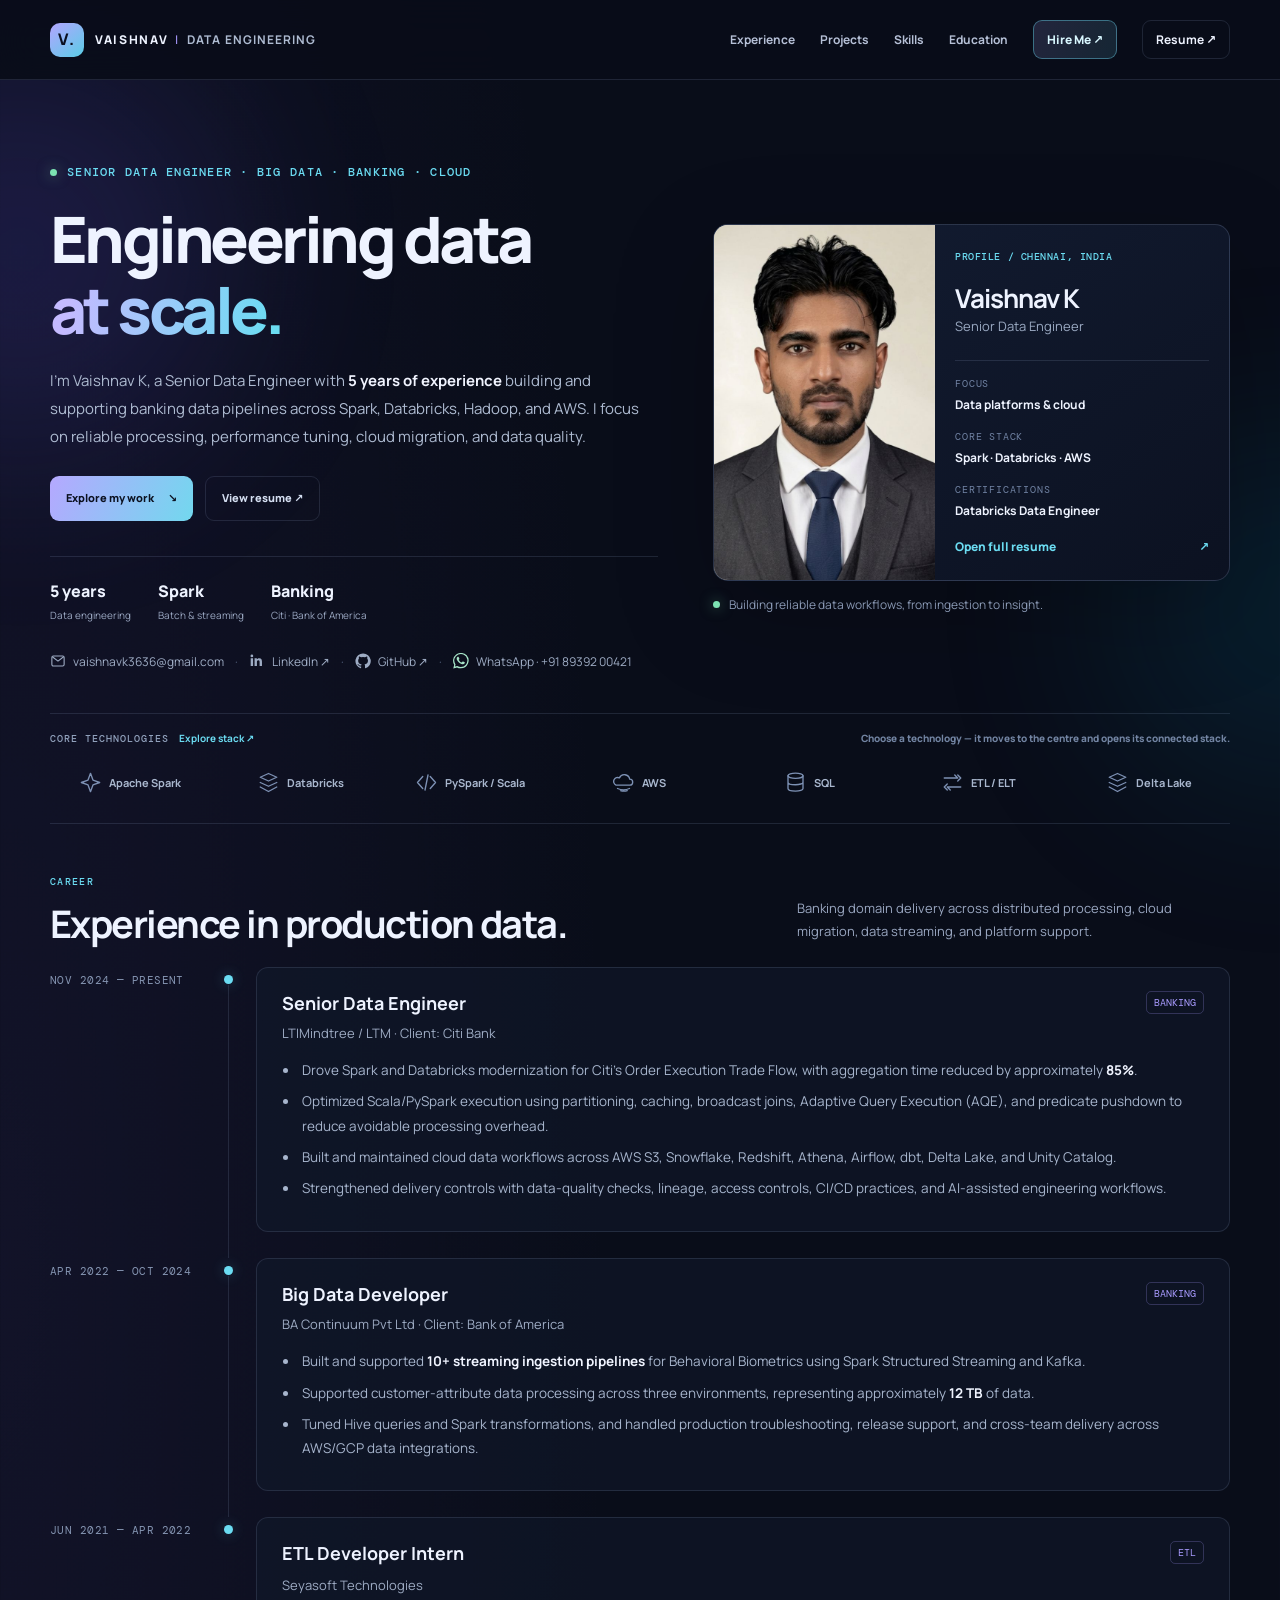
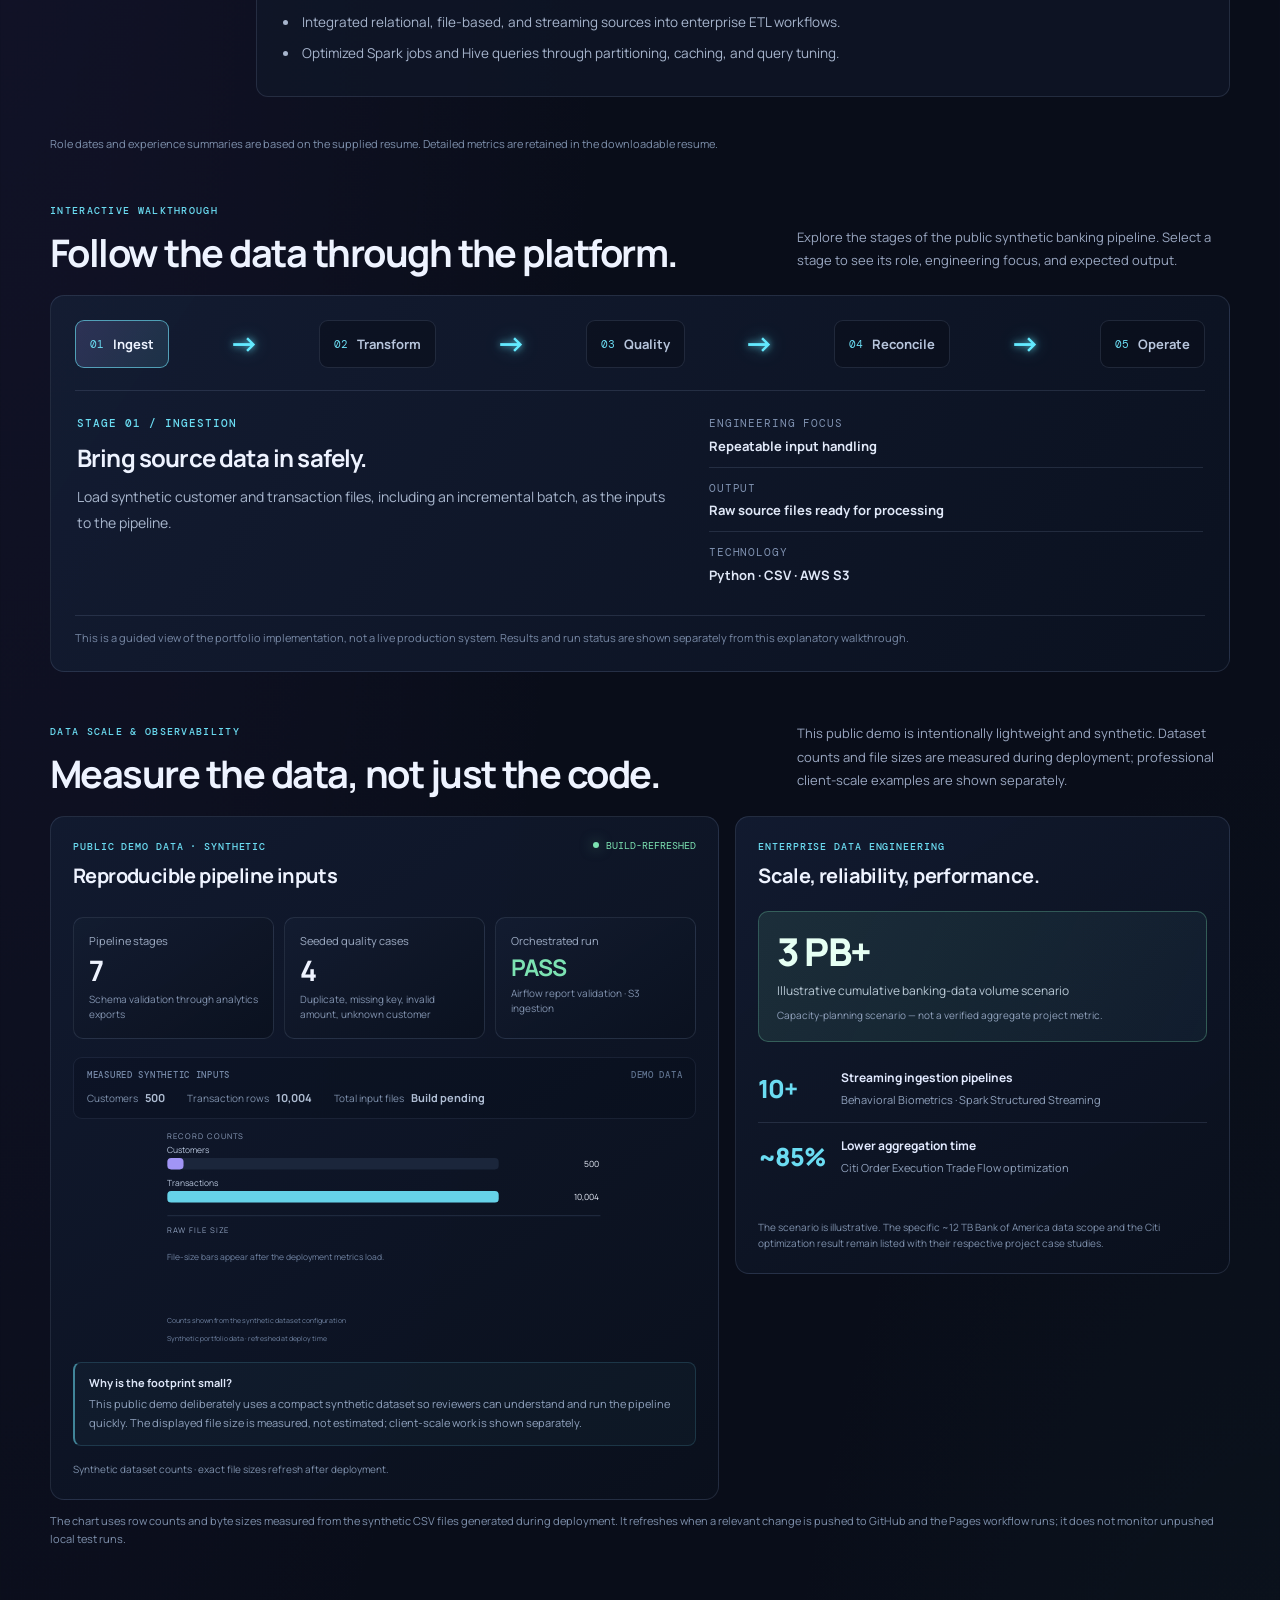
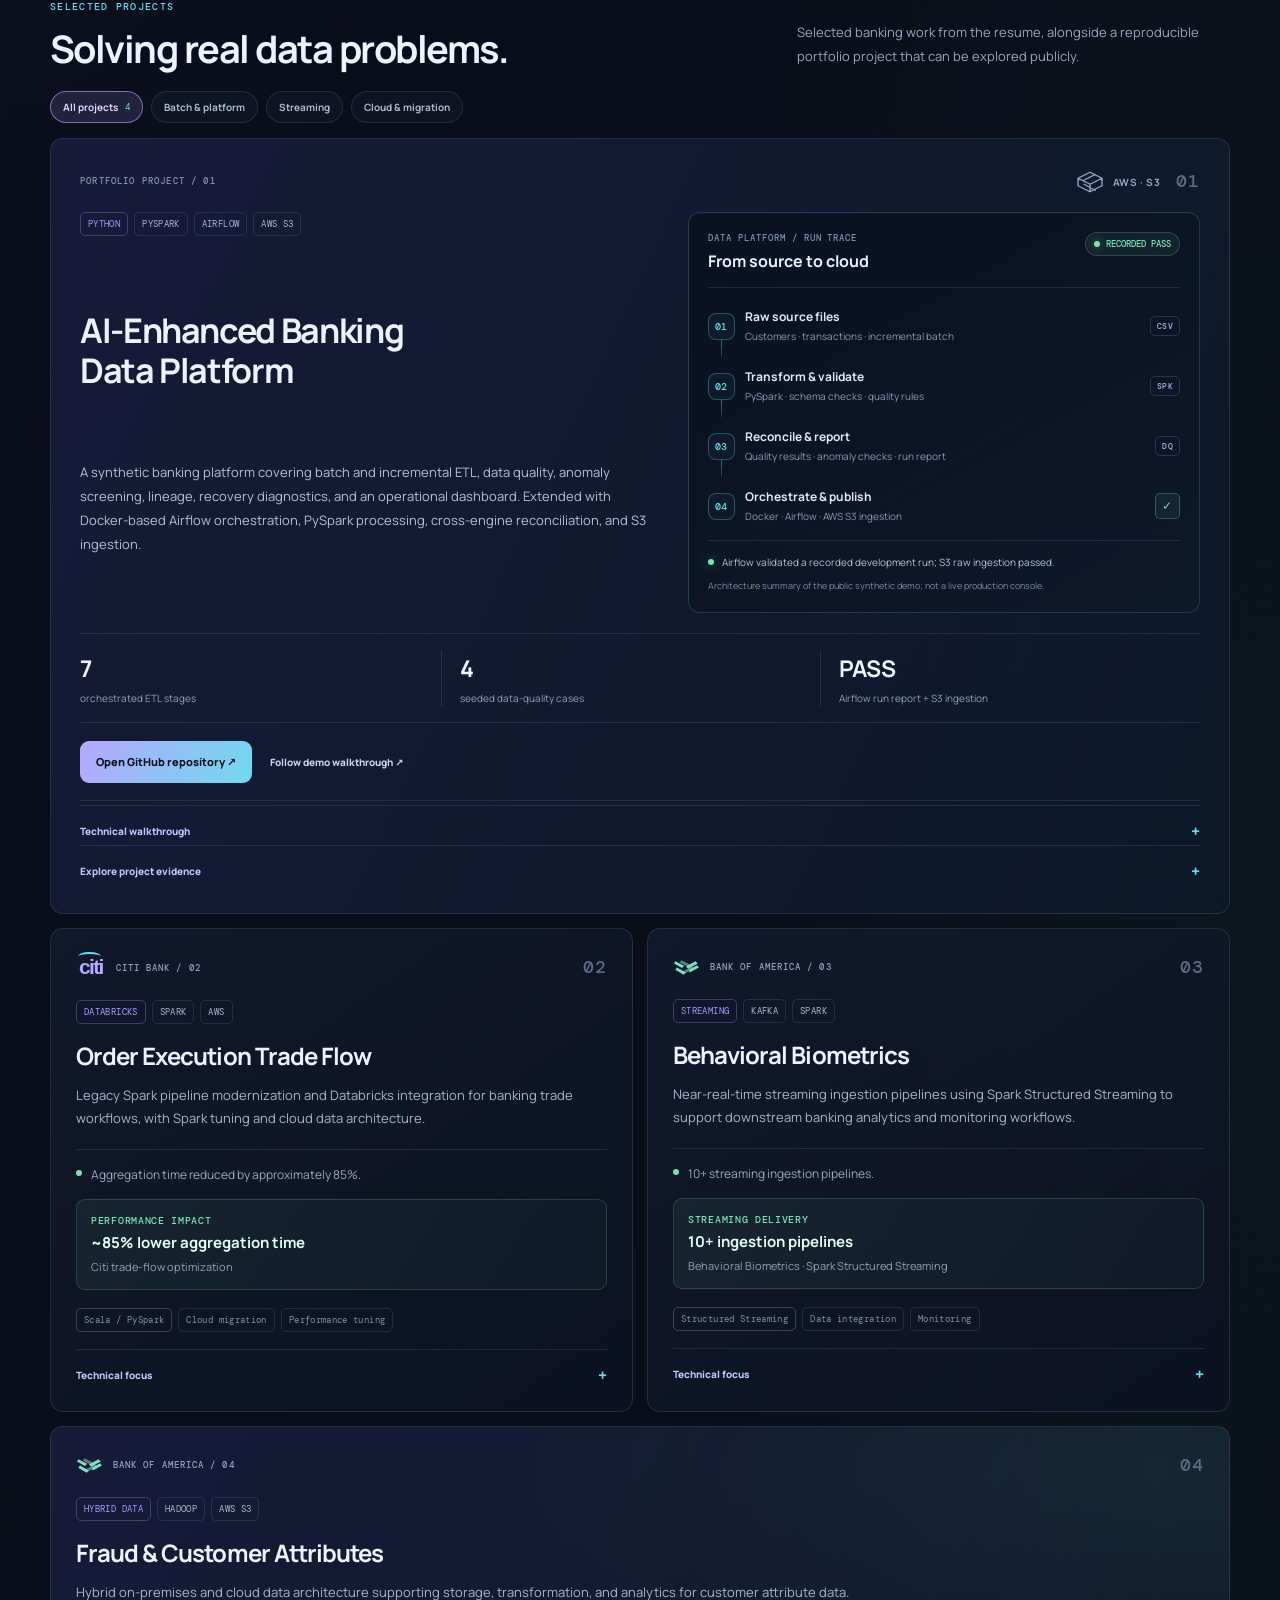
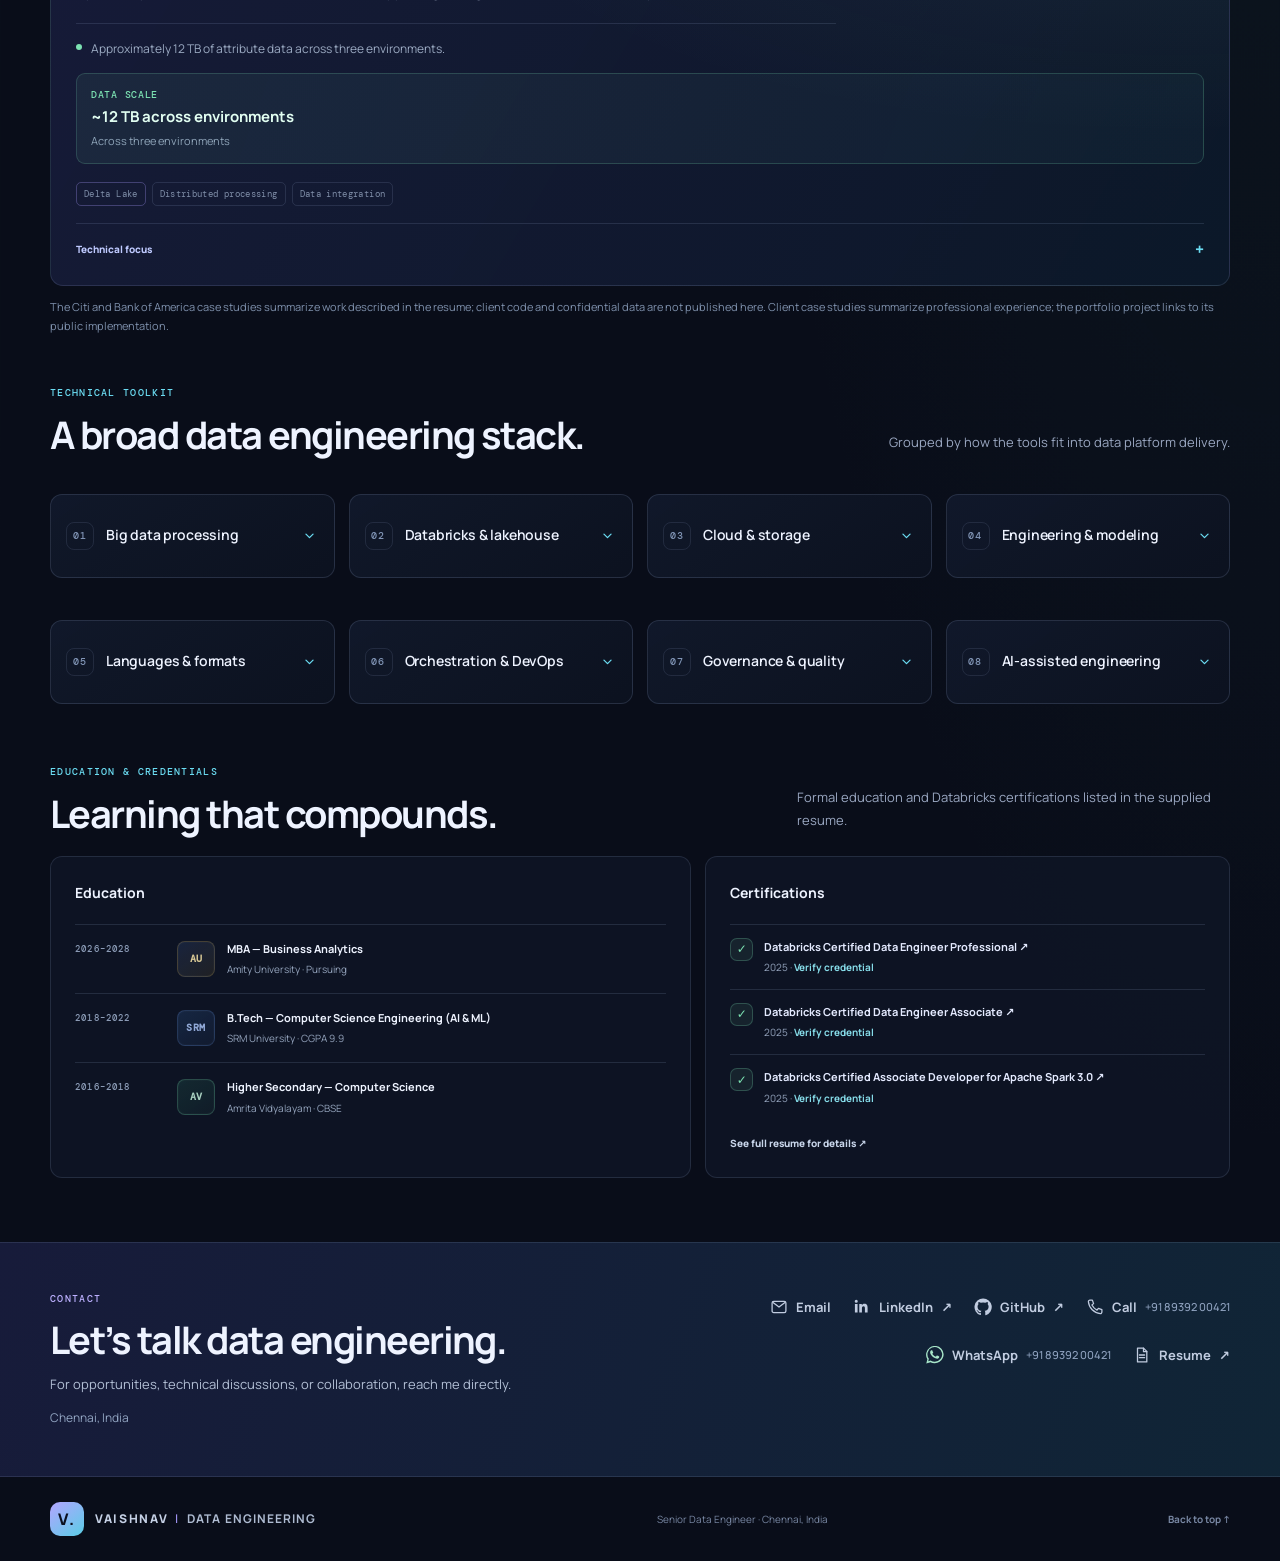
==== portfolio-site/index.html @ f33fb2c5 "Make Hire Me email template more conversational" ====
<!doctype html>
<html lang="en">
<head>
  <meta charset="utf-8">
  <meta name="viewport" content="width=device-width, initial-scale=1">
  <meta name="theme-color" content="#0b1020">
  <meta name="description" content="Vaishnav K — Senior Data Engineer with 5 years of experience in Spark, Databricks, banking data platforms, AWS, and pipeline reliability.">
  <title>Vaishnav K | Senior Data Engineer</title>
  <link rel="stylesheet" href="styles.css?v=20261022-hire-me-1">
</head>
<body>
  <div class="ambient ambient-one"></div><div class="ambient ambient-two"></div>
  <header class="site-header">
    <a class="brand" href="#home" aria-label="Vaishnav home"><span class="brand-mark">V.</span><span class="brand-name">VAISHNAV<span class="brand-divider">|</span><span class="brand-role">DATA ENGINEERING</span></span></a>
    <button class="menu-toggle" id="menuToggle" aria-label="Toggle navigation" aria-expanded="false">☰</button>
    <nav id="mainNav">
      <a href="#experience">Experience</a><a href="#work">Projects</a><a href="#skills">Skills</a><a href="#education">Education</a>
      <a class="nav-hire" href="mailto:vaishnavk3636@gmail.com?subject=Let's%20connect%20about%20an%20opportunity&body=Hi%20Vaishnav%2C%0A%0AI%20came%20across%20your%20portfolio%20and%20thought%20I'd%20get%20in%20touch.%20We're%20exploring%20candidates%20for%20a%20role%20that%20might%20be%20a%20good%20fit%20for%20your%20background.%0A%0AWould%20you%20be%20available%20for%20a%20quick%20conversation%3F%0A%0ARole%3A%0ACompany%3A%0A%0ABest%2C%0A%5BYour%20name%5D">Hire Me ↗</a>
      <a class="nav-cta" href="Vaishnav-K-Resume.pdf" target="_blank" rel="noreferrer">Resume ↗</a>
    </nav>
  </header>
  <main>
    <section class="hero section-wrap" id="home">
      <div class="hero-copy">
        <div class="eyebrow"><span class="status-dot"></span> SENIOR DATA ENGINEER · BIG DATA · BANKING · CLOUD</div>
        <h1>Engineering data<br><span class="gradient-text">at scale.</span></h1>
        <p class="hero-lead">I’m Vaishnav K, a Senior Data Engineer with <strong>5 years of experience</strong> building and supporting banking data pipelines across Spark, Databricks, Hadoop, and AWS. I focus on reliable processing, performance tuning, cloud migration, and data quality.</p>
        <div class="hero-actions">
          <a class="button button-primary" href="#work">Explore my work <span>↘</span></a>
          <a class="button button-quiet" href="Vaishnav-K-Resume.pdf" target="_blank">View resume ↗</a>
        </div>
        <div class="hero-meta">
          <div><span class="meta-number">5 years</span><span class="meta-label">Data engineering</span></div>
          <div><span class="meta-number">Spark</span><span class="meta-label">Batch & streaming</span></div>
          <div><span class="meta-number">Banking</span><span class="meta-label">Citi · Bank of America</span></div>
        </div>
        <div class="contact-line">
          <a class="contact-icon-link" href="mailto:vaishnavk3636@gmail.com"><svg class="contact-icon" viewBox="0 0 24 24" aria-hidden="true"><rect x="2.8" y="4.5" width="18.4" height="15" rx="2.2"/><path d="m4 6 8 6.1L20 6"/></svg><span>vaishnavk3636@gmail.com</span></a><span class="contact-separator">·</span>
          <a class="contact-icon-link" href="https://www.linkedin.com/in/vaishnav-k-9230851b9" target="_blank" rel="noreferrer"><svg class="contact-icon contact-brand-fill" viewBox="0 0 24 24" aria-hidden="true"><path d="M19.45 19.45h-3.56v-5.57c0-1.33-.02-3.04-1.85-3.04-1.86 0-2.14 1.45-2.14 2.95v5.66H8.34V8h3.42v1.56h.05c.48-.9 1.64-1.85 3.38-1.85 3.61 0 4.28 2.38 4.28 5.48v6.26ZM4.32 6.43a2.06 2.06 0 1 1 0-4.12 2.06 2.06 0 0 1 0 4.12ZM2.54 8H6.1v11.45H2.54V8Z"/></svg><span>LinkedIn ↗</span></a><span class="contact-separator">·</span>
          <a class="contact-icon-link" href="https://github.com/Vaishnav-K" target="_blank" rel="noreferrer"><svg class="contact-icon contact-brand-fill" viewBox="0 0 24 24" aria-hidden="true"><path d="M12 .6A11.4 11.4 0 0 0 8.4 22.8c.57.1.78-.25.78-.55v-2.1c-3.18.69-3.85-1.35-3.85-1.35-.52-1.32-1.27-1.67-1.27-1.67-1.04-.71.08-.7.08-.7 1.15.08 1.76 1.18 1.76 1.18 1.02 1.75 2.68 1.25 3.33.96.1-.74.4-1.24.72-1.53-2.54-.29-5.2-1.27-5.2-5.66 0-1.25.45-2.27 1.19-3.08-.12-.29-.52-1.46.12-3.04 0 0 .97-.31 3.17 1.18a11 11 0 0 1 5.75 0c2.2-1.49 3.17-1.18 3.17-1.18.64 1.58.24 2.75.12 3.04.74.81 1.19 1.83 1.19 3.08 0 4.4-2.67 5.36-5.22 5.65.41.35.77 1.05.77 2.12v3.14c0 .3.21.66.79.55A11.4 11.4 0 0 0 12 .6Z"/></svg><span>GitHub ↗</span></a><span class="contact-separator">·</span>
          <a class="contact-icon-link whatsapp-contact-link" href="https://wa.me/918939200421" target="_blank" rel="noreferrer" aria-label="WhatsApp Vaishnav at +91 89392 00421"><svg class="contact-icon contact-brand-fill" viewBox="0 0 24 24" aria-hidden="true"><path d="M20.5 3.5A11.85 11.85 0 0 0 1.8 17.8L.4 23.2l5.55-1.45A11.9 11.9 0 0 0 11.65 23h.01A11.8 11.8 0 0 0 20.5 3.5Zm-8.84 17.5h-.01a9.85 9.85 0 0 1-5.02-1.37l-.36-.21-3.3.86.88-3.22-.24-.37a9.8 9.8 0 1 1 8.05 4.31Zm5.38-7.35c-.3-.15-1.76-.87-2.03-.97-.27-.1-.47-.15-.67.15-.2.3-.77.97-.95 1.17-.17.2-.35.22-.65.07-.3-.15-1.26-.46-2.4-1.46-.89-.79-1.49-1.77-1.67-2.07-.17-.3-.02-.46.13-.61.13-.13.3-.35.45-.52.15-.17.2-.3.3-.5.1-.2.05-.37-.03-.52-.08-.15-.67-1.61-.92-2.2-.24-.58-.49-.5-.67-.51h-.57c-.2 0-.52.07-.79.37-.27.3-1.04 1.02-1.04 2.48 0 1.46 1.07 2.87 1.22 3.07.15.2 2.1 3.2 5.08 4.49.71.31 1.27.49 1.7.63.72.23 1.37.2 1.88.12.57-.09 1.76-.72 2.01-1.42.25-.7.25-1.3.17-1.42-.07-.13-.27-.2-.57-.35Z"/></svg><span>WhatsApp · +91 89392 00421</span></a>
        </div>
      </div>
      <div class="hero-visual">
        <div class="profile-card">
          <div class="profile-image-wrap"><img class="profile-image" src="assets/vaishnav-profile.jpeg" alt="Portrait of Vaishnav K"></div>
          <div class="profile-info"><div class="eyebrow">PROFILE / CHENNAI, INDIA</div><h2>Vaishnav K</h2><p>Senior Data Engineer</p><div class="profile-divider"></div><div class="profile-facts"><div><span>FOCUS</span><strong>Data platforms & cloud</strong></div><div><span>CORE STACK</span><strong>Spark · Databricks · AWS</strong></div><div><span>CERTIFICATIONS</span><strong>Databricks Data Engineer</strong></div></div><a class="profile-resume" href="Vaishnav-K-Resume.pdf" target="_blank">Open full resume <span>↗</span></a></div>
        </div>
        <div class="visual-note"><span class="status-dot"></span> Building reliable data workflows, from ingestion to insight.</div>
      </div>
    </section>

    <section class="proof-strip section-wrap" aria-label="Interactive core technologies">
      <div class="tech-strip-head">
        <button class="tech-strip-label" id="coreTechTrigger" data-tech-select="overview" aria-controls="technology-explorer" aria-expanded="false">CORE TECHNOLOGIES <span>Explore stack ↗</span></button>
        <p>Choose a technology — it moves to the centre and opens its connected stack.</p>
      </div>
      <div class="tech-wheel" id="techWheel" role="group" aria-label="Choose a core technology">
        <button class="technology-chip" data-tech-select="spark" aria-controls="technology-explorer" aria-expanded="false"><span class="tech-mini-symbol" aria-hidden="true"><svg viewBox="0 0 28 28"><path d="M14 1.8 17.3 10.7 26.2 14 17.3 17.3 14 26.2 10.7 17.3 1.8 14 10.7 10.7Z"/></svg></span><span>Apache Spark</span></button>
        <button class="technology-chip" data-tech-select="databricks" aria-controls="technology-explorer" aria-expanded="false"><span class="tech-mini-symbol" aria-hidden="true"><svg viewBox="0 0 28 28"><path d="m3 7 11-5 11 5-11 5Z M3 14l11 5 11-5 M3 20l11 6 11-6"/></svg></span><span>Databricks</span></button>
        <button class="technology-chip" data-tech-select="languages" aria-controls="technology-explorer" aria-expanded="false"><span class="tech-mini-symbol" aria-hidden="true"><svg viewBox="0 0 28 28"><path d="m9 6-7 8 7 8 M19 6l7 8-7 8 M16 4l-4 20"/></svg></span><span>PySpark / Scala</span></button>
        <button class="technology-chip" data-tech-select="aws" aria-controls="technology-explorer" aria-expanded="false"><span class="tech-mini-symbol" aria-hidden="true"><svg viewBox="0 0 28 28"><path d="M4 17.5h18.2a4 4 0 0 0 .1-8 7.3 7.3 0 0 0-13.8-1.7A5 5 0 0 0 4 17.5Z M6 22c5 2.2 11 2.2 16 0 M10 24.8c3 1 6 1 9 0"/></svg></span><span>AWS</span></button>
        <button class="technology-chip" data-tech-select="sql" aria-controls="technology-explorer" aria-expanded="false"><span class="tech-mini-symbol" aria-hidden="true"><svg viewBox="0 0 28 28"><ellipse cx="14" cy="5" rx="10" ry="3.5"/><path d="M4 5v17c0 2 4.5 3.5 10 3.5S24 24 24 22V5 M4 13.5c0 2 4.5 3.5 10 3.5s10-1.5 10-3.5"/></svg></span><span>SQL</span></button>
        <button class="technology-chip" data-tech-select="etl" aria-controls="technology-explorer" aria-expanded="false"><span class="tech-mini-symbol" aria-hidden="true"><svg viewBox="0 0 28 28"><path d="M3 8h18l-4-4 M25 20H7l4 4 M21 4l4 4-4 4 M7 16l-4 4 4 4"/></svg></span><span>ETL / ELT</span></button>
        <button class="technology-chip" data-tech-select="delta" aria-controls="technology-explorer" aria-expanded="false"><span class="tech-mini-symbol" aria-hidden="true"><svg viewBox="0 0 28 28"><path d="m3 7 11-5 11 5-11 5Z M3 14l11 5 11-5 M3 20l11 6 11-6"/></svg></span><span>Delta Lake</span></button>
      </div>
    </section>

    <section class="tech-explorer section-wrap" id="technology-explorer" hidden aria-labelledby="tech-map-heading">
      <div class="tech-explorer-heading"><div><div class="eyebrow">INTERACTIVE TECHNOLOGY MAP</div><h2 id="tech-map-heading">How the data stack connects.</h2></div><button class="tech-map-close" id="techMapClose" aria-label="Close technology map">Close ×</button></div>
      <p class="tech-map-intro">Choose a technology above to explore the tools connected to it and how they fit into data engineering delivery.</p>
      <div class="tech-graph-shell"><svg id="technology-graph" viewBox="0 0 940 330" role="img" aria-label="Interactive technology relationship graph"></svg></div>
      <div class="tech-map-insight"><div><span id="tech-map-type" class="scale-kicker">STACK OVERVIEW</span><h3 id="tech-map-title">Data Engineering Stack</h3><p id="tech-map-description">A connected stack for ingestion, transformation, orchestration, governance and delivery.</p></div><div class="tech-map-tags" id="tech-map-tags"></div></div>
    </section>

    <section class="section-wrap section-block" id="experience">
      <div class="section-heading"><div><div class="eyebrow">CAREER</div><h2>Experience in production data.</h2></div><p>Banking domain delivery across distributed processing, cloud migration, data streaming, and platform support.</p></div>
      <div class="timeline">
        <article class="timeline-item"><div class="timeline-date">NOV 2024 — PRESENT</div><div class="timeline-marker"></div><div class="timeline-content"><div class="timeline-heading"><div><h3>Senior Data Engineer</h3><p class="company">LTIMindtree / LTM · Client: Citi Bank</p></div><span class="work-tag">BANKING</span></div><ul><li>Drove Spark and Databricks modernization for Citi’s Order Execution Trade Flow, with aggregation time reduced by approximately <strong>85%</strong>.</li><li>Optimized Scala/PySpark execution using partitioning, caching, broadcast joins, Adaptive Query Execution (AQE), and predicate pushdown to reduce avoidable processing overhead.</li><li>Built and maintained cloud data workflows across AWS S3, Snowflake, Redshift, Athena, Airflow, dbt, Delta Lake, and Unity Catalog.</li><li>Strengthened delivery controls with data-quality checks, lineage, access controls, CI/CD practices, and AI-assisted engineering workflows.</li></ul></div></article>
        <article class="timeline-item"><div class="timeline-date">APR 2022 — OCT 2024</div><div class="timeline-marker"></div><div class="timeline-content"><div class="timeline-heading"><div><h3>Big Data Developer</h3><p class="company">BA Continuum Pvt Ltd · Client: Bank of America</p></div><span class="work-tag">BANKING</span></div><ul><li>Built and supported <strong>10+ streaming ingestion pipelines</strong> for Behavioral Biometrics using Spark Structured Streaming and Kafka.</li><li>Supported customer-attribute data processing across three environments, representing approximately <strong>12 TB</strong> of data.</li><li>Tuned Hive queries and Spark transformations, and handled production troubleshooting, release support, and cross-team delivery across AWS/GCP data integrations.</li></ul></div></article>
        <article class="timeline-item"><div class="timeline-date">JUN 2021 — APR 2022</div><div class="timeline-marker"></div><div class="timeline-content"><div class="timeline-heading"><div><h3>ETL Developer Intern</h3><p class="company company-break">Seyasoft Technologies</p></div><span class="work-tag">ETL</span></div><ul><li>Integrated relational, file-based, and streaming sources into enterprise ETL workflows.</li><li>Optimized Spark jobs and Hive queries through partitioning, caching, and query tuning.</li></ul></div></article>
      </div>
      <p class="source-note">Role dates and experience summaries are based on the supplied resume. Detailed metrics are retained in the downloadable resume.</p>
    </section>

    <section class="section-wrap section-block" id="architecture">
      <div class="section-heading"><div><div class="eyebrow">INTERACTIVE WALKTHROUGH</div><h2>Follow the data through the platform.</h2></div><p>Explore the stages of the public synthetic banking pipeline. Select a stage to see its role, engineering focus, and expected output.</p></div>
      <div class="architecture-panel">
        <div class="architecture-flow" role="tablist" aria-label="Data pipeline stages">
          <button class="stage-button active" id="stage-ingest" role="tab" aria-selected="true" aria-controls="stage-detail" data-stage="ingest"><span>01</span> Ingest</button>
          <span class="flow-arrow" aria-hidden="true">→</span>
          <button class="stage-button" id="stage-transform" role="tab" aria-selected="false" aria-controls="stage-detail" data-stage="transform"><span>02</span> Transform</button>
          <span class="flow-arrow" aria-hidden="true">→</span>
          <button class="stage-button" id="stage-quality" role="tab" aria-selected="false" aria-controls="stage-detail" data-stage="quality"><span>03</span> Quality</button>
          <span class="flow-arrow" aria-hidden="true">→</span>
          <button class="stage-button" id="stage-reconcile" role="tab" aria-selected="false" aria-controls="stage-detail" data-stage="reconcile"><span>04</span> Reconcile</button>
          <span class="flow-arrow" aria-hidden="true">→</span>
          <button class="stage-button" id="stage-operate" role="tab" aria-selected="false" aria-controls="stage-detail" data-stage="operate"><span>05</span> Operate</button>
        </div>
        <div class="stage-detail" id="stage-detail" role="tabpanel" aria-live="polite" aria-labelledby="stage-ingest">
          <div class="stage-detail-copy"><div class="eyebrow" id="stage-kicker">STAGE 01 / INGESTION</div><h3 id="stage-title">Bring source data in safely.</h3><p id="stage-description">Load synthetic customer and transaction files, including an incremental batch, as the inputs to the pipeline.</p></div>
          <div class="stage-facts"><div><span>ENGINEERING FOCUS</span><strong id="stage-focus">Repeatable input handling</strong></div><div><span>OUTPUT</span><strong id="stage-output">Raw source files ready for processing</strong></div><div><span>TECHNOLOGY</span><strong id="stage-tech">Python · CSV · AWS S3</strong></div></div>
        </div>
        <p class="architecture-footnote">This is a guided view of the portfolio implementation, not a live production system. Results and run status are shown separately from this explanatory walkthrough.</p>
      </div>
    </section>

    <section class="section-wrap section-block" id="scale">
      <div class="section-heading"><div><div class="eyebrow">DATA SCALE & OBSERVABILITY</div><h2>Measure the data, not just the code.</h2></div><p>This public demo is intentionally lightweight and synthetic. Dataset counts and file sizes are measured during deployment; professional client-scale examples are shown separately.</p></div>
      <div class="scale-grid">
        <div class="scale-panel">
          <div class="scale-panel-heading"><div><span class="scale-kicker">PUBLIC DEMO DATA · SYNTHETIC</span><h3>Reproducible pipeline inputs</h3></div><span class="scale-live"><span class="status-dot"></span> BUILD-REFRESHED</span></div>
          <div class="dataset-kpis dataset-quality-kpis">
            <div><span>Pipeline stages</span><strong>7</strong><small>Schema validation through analytics exports</small></div>
            <div><span>Seeded quality cases</span><strong>4</strong><small>Duplicate, missing key, invalid amount, unknown customer</small></div>
            <div><span>Orchestrated run</span><strong class="metric-pass">PASS</strong><small>Airflow report validation · S3 ingestion</small></div>
          </div>
          <div class="dataset-input-snapshot">
            <div class="dataset-inputs-heading"><span>MEASURED SYNTHETIC INPUTS</span><span>DEMO DATA</span></div>
            <div class="dataset-inputs-values">
              <div><span>Customers</span><strong id="metric-customers">Loading…</strong></div>
              <div><span>Transaction rows</span><strong id="metric-transactions">Loading…</strong></div>
              <div><span>Total input files</span><strong id="metric-footprint">Loading…</strong></div>
            </div>
          </div>
          <div class="chart-wrap"><svg id="dataset-chart" viewBox="0 0 600 220" role="img" aria-label="Bar chart comparing generated customer and transaction row counts and file sizes"><text x="24" y="30" fill="#9aa7c1" font-size="12">Loading dataset metrics…</text></svg></div>
          <div class="demo-size-note"><strong>Why is the footprint small?</strong><p>This public demo deliberately uses a compact synthetic dataset so reviewers can understand and run the pipeline quickly. The displayed file size is measured, not estimated; client-scale work is shown separately.</p></div><p class="scale-caption" id="metric-updated">Metrics are loaded from the latest deployed build.</p>
        </div>
        <div class="scale-panel scale-context">
          <span class="scale-kicker">ENTERPRISE DATA ENGINEERING</span>
          <h3>Scale, reliability, performance.</h3>
          <div class="scale-highlight"><span class="scale-highlight-value">3 PB+</span><span class="scale-highlight-label">Illustrative cumulative banking-data volume scenario</span><small class="scenario-note">Capacity-planning scenario — not a verified aggregate project metric.</small></div>
          <div class="scale-context-row"><span class="scale-context-number">10+</span><span><strong>Streaming ingestion pipelines</strong><small>Behavioral Biometrics · Spark Structured Streaming</small></span></div>
          <div class="scale-context-row"><span class="scale-context-number">~85%</span><span><strong>Lower aggregation time</strong><small>Citi Order Execution Trade Flow optimization</small></span></div>
          <p class="scale-caption">The scenario is illustrative. The specific ~12 TB Bank of America data scope and the Citi optimization result remain listed with their respective project case studies.</p>
        </div>
      </div>
      <p class="source-note">The chart uses row counts and byte sizes measured from the synthetic CSV files generated during deployment. It refreshes when a relevant change is pushed to GitHub and the Pages workflow runs; it does not monitor unpushed local test runs.</p>
    </section>

    <section class="section-wrap section-block" id="work">
      <div class="section-heading"><div><div class="eyebrow">SELECTED PROJECTS</div><h2>Solving real data problems.</h2></div><p>Selected banking work from the resume, alongside a reproducible portfolio project that can be explored publicly.</p></div>
      <div class="project-filters" role="group" aria-label="Filter projects">
        <button class="filter-button active" data-filter="all" aria-pressed="true">All projects <span>4</span></button>
        <button class="filter-button" data-filter="batch" aria-pressed="false">Batch & platform</button>
        <button class="filter-button" data-filter="streaming" aria-pressed="false">Streaming</button>
        <button class="filter-button" data-filter="cloud" aria-pressed="false">Cloud & migration</button>
      </div>
      <div class="project-grid">
        <article class="project-card featured-project" data-categories="batch cloud"><div class="project-topline"><span>PORTFOLIO PROJECT / 01</span><div class="featured-project-badges"><span class="featured-aws-mark" aria-label="AWS and Amazon S3 integration"><svg viewBox="0 0 40 30" aria-hidden="true"><path d="M4 10 20 2l16 8-16 8Z M4 10v10l16 8V18 M36 10v10l-16 8 M11 13l16-8 M12 18l15 8"/></svg><span>AWS · S3</span></span><span class="project-number">01</span></div></div><div class="project-tags"><span>PYTHON</span><span>PYSPARK</span><span>AIRFLOW</span><span>AWS S3</span></div><h3>AI-Enhanced Banking<br>Data Platform</h3><p>A synthetic banking platform covering batch and incremental ETL, data quality, anomaly screening, lineage, recovery diagnostics, and an operational dashboard. Extended with Docker-based Airflow orchestration, PySpark processing, cross-engine reconciliation, and S3 ingestion.</p>
          <div class="featured-run-card" aria-label="Reference architecture for the synthetic banking data platform">
            <div class="run-card-header"><div><span>DATA PLATFORM / RUN TRACE</span><strong>From source to cloud</strong></div><span class="run-status"><i></i> RECORDED PASS</span></div>
            <div class="run-flow">
              <div class="run-flow-stage"><span class="run-index">01</span><div><strong>Raw source files</strong><small>Customers · transactions · incremental batch</small></div><span class="run-node-mark">CSV</span></div>
              <div class="run-flow-stage"><span class="run-index">02</span><div><strong>Transform & validate</strong><small>PySpark · schema checks · quality rules</small></div><span class="run-node-mark">SPK</span></div>
              <div class="run-flow-stage"><span class="run-index">03</span><div><strong>Reconcile & report</strong><small>Quality results · anomaly checks · run report</small></div><span class="run-node-mark">DQ</span></div>
              <div class="run-flow-stage"><span class="run-index">04</span><div><strong>Orchestrate & publish</strong><small>Docker · Airflow · AWS S3 ingestion</small></div><span class="run-node-mark run-node-success">✓</span></div>
            </div>
            <div class="run-card-footer"><span class="status-dot"></span><span>Airflow validated a recorded development run; S3 raw ingestion passed.</span></div>
            <p class="run-card-disclaimer">Architecture summary of the public synthetic demo; not a live production console.</p>
          </div>
          <div class="metric-row project-quality-metrics"><div><strong>7</strong><span>orchestrated ETL stages</span></div><div><strong>4</strong><span>seeded data-quality cases</span></div><div><strong>PASS</strong><span>Airflow run report + S3 ingestion</span></div></div><div class="project-actions featured-project-actions"><a class="button button-primary" href="https://github.com/Vaishnav-K/ai-enhanced-banking-data-platform" target="_blank" rel="noreferrer">Open GitHub repository ↗</a><a class="text-link" href="https://github.com/Vaishnav-K/ai-enhanced-banking-data-platform/blob/main/docs/demo-walkthrough.md" target="_blank" rel="noreferrer">Follow demo walkthrough ↗</a></div><details class="project-details"><summary>Technical walkthrough</summary><div><p><strong>Pipeline:</strong> synthetic CSV ingestion → PySpark batch/incremental processing → quality and anomaly checks → reconciliation → operational report.</p><p><strong>Operations:</strong> Airflow orchestration in Docker, run-status validation, recovery diagnostics, and AWS S3 raw ingestion.</p><p><strong>Evidence:</strong> inspect the repository and demo walkthrough for implementation and run artifacts.</p></div></details>
          <details class="project-details project-evidence"><summary>Explore project evidence</summary><div class="evidence-gallery">
            <p class="evidence-intro">Visual summaries of the actual implementation, with links to the source documentation and code. These panels are not fabricated AWS console screenshots.</p>
            <div class="evidence-grid">
              <article class="evidence-card"><div class="evidence-visual evidence-flow-visual"><span class="evidence-node">CSV sources</span><i>→</i><span class="evidence-node">ETL + quality</span><i>→</i><span class="evidence-node">Reports</span></div><h4>Pipeline architecture</h4><p>Batch and incremental processing, validation, anomaly screening, reconciliation and operational reports.</p><a href="https://github.com/Vaishnav-K/ai-enhanced-banking-data-platform/blob/main/docs/architecture.md" target="_blank" rel="noreferrer">Read architecture notes ↗</a></article>
              <article class="evidence-card"><div class="evidence-visual evidence-s3-visual"><span class="s3-mark">S3</span><div><strong>banking-data / raw</strong><small>customers.csv</small><small>transactions.csv</small><small>transactions_incremental.csv</small></div><span class="evidence-status">CHECKSUM<br>VERIFIED</span></div><h4>Amazon S3 ingestion</h4><p>Checksum-aware upload and verification for generated raw CSV files, with audit reporting.</p><a href="https://github.com/Vaishnav-K/ai-enhanced-banking-data-platform/blob/main/src/s3_ingestion.py" target="_blank" rel="noreferrer">Inspect ingestion code ↗</a></article>
              <article class="evidence-card"><div class="evidence-visual evidence-airflow-visual"><span class="evidence-node">Airflow DAG</span><i>↓</i><span class="evidence-node">Run + validate</span><i>↓</i><span class="evidence-pass">PASS</span></div><h4>Orchestration & run evidence</h4><p>Docker-based Airflow DAG invokes the project pipeline and validates the generated run report.</p><a href="https://github.com/Vaishnav-K/ai-enhanced-banking-data-platform/blob/main/orchestration/airflow/dags/banking_data_platform_pipeline.py" target="_blank" rel="noreferrer">Open DAG source ↗</a></article>
              <article class="evidence-card"><div class="evidence-visual evidence-quality-visual"><div><strong>10,000</strong><small>valid transactions</small></div><div><strong>3</strong><small>quarantined records</small></div><div><strong>PASS</strong><small>reconciliation</small></div></div><h4>Quality & reconciliation</h4><p>Seeded synthetic validation cases make quality checks and rejected-record handling reproducible.</p><a href="https://github.com/Vaishnav-K/ai-enhanced-banking-data-platform/blob/main/README.md#demonstrated-results" target="_blank" rel="noreferrer">Review demonstrated results ↗</a></article>
            </div>
            <div class="evidence-footer"><a class="button button-primary" href="https://github.com/Vaishnav-K/ai-enhanced-banking-data-platform" target="_blank" rel="noreferrer">Open public GitHub repository ↗</a><a class="text-link" href="https://github.com/Vaishnav-K/ai-enhanced-banking-data-platform/blob/main/docs/demo-walkthrough.md" target="_blank" rel="noreferrer">Follow end-to-end walkthrough ↗</a></div>
          </div></details>
        </article>
        <article class="project-card" data-categories="batch cloud"><div class="project-topline"><div class="project-company"><span class="company-wordmark citi-wordmark" aria-label="Citi">citi<span class="citi-arc" aria-hidden="true"></span></span><span class="company-caption">CITI BANK / 02</span></div><span class="project-number">02</span></div><div class="project-tags"><span>DATABRICKS</span><span>SPARK</span><span>AWS</span></div><h3>Order Execution Trade Flow</h3><p>Legacy Spark pipeline modernization and Databricks integration for banking trade workflows, with Spark tuning and cloud data architecture.</p><div class="project-note"><span class="mini-dot"></span><span>Aggregation time reduced by approximately 85%.</span></div><div class="impact-badge"><span>PERFORMANCE IMPACT</span><strong>~85% lower aggregation time</strong><small>Citi trade-flow optimization</small></div><div class="project-tags subdued"><span>Scala / PySpark</span><span>Cloud migration</span><span>Performance tuning</span></div><details class="project-details"><summary>Technical focus</summary><div><p>Modernization of legacy Spark processing, Databricks integration, workload tuning and cloud data architecture. The approximately 85% improvement is a client-work outcome; client code and benchmarks are not published here.</p></div></details></article>
        <article class="project-card" data-categories="streaming"><div class="project-topline"><div class="project-company"><span class="company-wordmark bofa-wordmark" aria-label="Bank of America"><svg viewBox="0 0 48 34" role="img" aria-label="Bank of America mark"><path d="M4 6 L20 14 L16 18 L2 10 Z M23 15 L40 6 L44 10 L27 19 Z M7 17 L23 26 L19 30 L4 21 Z M28 21 L43 13 L46 17 L30 26 Z" fill="currentColor"/><path d="M15 4 L31 12 L27 16 L12 8 Z M18 23 L34 15 L38 19 L22 27 Z" fill="currentColor" opacity=".55"/></svg></span><span class="company-caption">BANK OF AMERICA / 03</span></div><span class="project-number">03</span></div><div class="project-tags"><span>STREAMING</span><span>KAFKA</span><span>SPARK</span></div><h3>Behavioral Biometrics</h3><p>Near-real-time streaming ingestion pipelines using Spark Structured Streaming to support downstream banking analytics and monitoring workflows.</p><div class="project-note"><span class="mini-dot"></span><span>10+ streaming ingestion pipelines.</span></div><div class="impact-badge"><span>STREAMING DELIVERY</span><strong>10+ ingestion pipelines</strong><small>Behavioral Biometrics · Spark Structured Streaming</small></div><div class="project-tags subdued"><span>Structured Streaming</span><span>Data integration</span><span>Monitoring</span></div><details class="project-details"><summary>Technical focus</summary><div><p>Streaming ingestion, event processing with Spark Structured Streaming and Kafka, plus downstream monitoring. Client code and confidential data are intentionally excluded.</p></div></details></article>
        <article class="project-card" data-categories="batch cloud"><div class="project-topline"><div class="project-company"><span class="company-wordmark bofa-wordmark" aria-label="Bank of America"><svg viewBox="0 0 48 34" role="img" aria-label="Bank of America mark"><path d="M4 6 L20 14 L16 18 L2 10 Z M23 15 L40 6 L44 10 L27 19 Z M7 17 L23 26 L19 30 L4 21 Z M28 21 L43 13 L46 17 L30 26 Z" fill="currentColor"/><path d="M15 4 L31 12 L27 16 L12 8 Z M18 23 L34 15 L38 19 L22 27 Z" fill="currentColor" opacity=".55"/></svg></span><span class="company-caption">BANK OF AMERICA / 04</span></div><span class="project-number">04</span></div><div class="project-tags"><span>HYBRID DATA</span><span>HADOOP</span><span>AWS S3</span></div><h3>Fraud & Customer Attributes</h3><p>Hybrid on-premises and cloud data architecture supporting storage, transformation, and analytics for customer attribute data.</p><div class="project-note"><span class="mini-dot"></span><span>Approximately 12 TB of attribute data across three environments.</span></div><div class="impact-badge scale-impact"><span>DATA SCALE</span><strong>~12 TB across environments</strong><small>Across three environments</small></div><div class="project-tags subdued"><span>Delta Lake</span><span>Distributed processing</span><span>Data integration</span></div><details class="project-details"><summary>Technical focus</summary><div><p>Hybrid on-premises/cloud data movement, distributed storage and transformation for customer attributes. This case study summarizes the scale of the work without exposing client data.</p></div></details></article>
      </div>
      <p class="source-note">The Citi and Bank of America case studies summarize work described in the resume; client code and confidential data are not published here. Client case studies summarize professional experience; the portfolio project links to its public implementation.</p>
    </section>

    <section class="section-wrap section-block" id="skills">
      <div class="section-heading"><div><div class="eyebrow">TECHNICAL TOOLKIT</div><h2>A broad data engineering stack.</h2></div><p>Grouped by how the tools fit into data platform delivery.</p></div>
      <div class="skill-grid">
        <article class="skill-card">
          <h3 class="skill-card-heading"><button class="skill-card-trigger" id="skill-toggle-01" type="button" aria-expanded="false" aria-controls="skill-tools-01">
            <span class="skill-index">01</span>
            <span class="skill-title">Big data processing</span>
            <svg class="skill-chevron" viewBox="0 0 24 24" aria-hidden="true"><path d="m7 10 5 5 5-5"/></svg>
          </button></h3>
          <div class="skill-tools" id="skill-tools-01" aria-label="Big data processing technologies" aria-hidden="true" hidden aria-labelledby="skill-toggle-01">
            <span class="skill-tools-label">TOOLS & TECHNOLOGIES</span>
            <div class="skill-tool-chips"><span>Apache Spark</span><span>PySpark</span><span>Spark SQL</span><span>Hadoop</span><span>HDFS</span><span>Hive</span><span>Impala</span><span>Sqoop</span><span>Kafka</span><span>Structured Streaming</span></div>
          </div>
        </article>
        <article class="skill-card">
          <h3 class="skill-card-heading"><button class="skill-card-trigger" id="skill-toggle-02" type="button" aria-expanded="false" aria-controls="skill-tools-02">
            <span class="skill-index">02</span>
            <span class="skill-title">Databricks &amp; lakehouse</span>
            <svg class="skill-chevron" viewBox="0 0 24 24" aria-hidden="true"><path d="m7 10 5 5 5-5"/></svg>
          </button></h3>
          <div class="skill-tools" id="skill-tools-02" aria-label="Databricks &amp; lakehouse technologies" aria-hidden="true" hidden aria-labelledby="skill-toggle-02">
            <span class="skill-tools-label">TOOLS & TECHNOLOGIES</span>
            <div class="skill-tool-chips"><span>Databricks</span><span>Delta Lake</span><span>Unity Catalog</span><span>Medallion Architecture</span><span>Delta Live Tables</span><span>Workflows</span></div>
          </div>
        </article>
        <article class="skill-card">
          <h3 class="skill-card-heading"><button class="skill-card-trigger" id="skill-toggle-03" type="button" aria-expanded="false" aria-controls="skill-tools-03">
            <span class="skill-index">03</span>
            <span class="skill-title">Cloud &amp; storage</span>
            <svg class="skill-chevron" viewBox="0 0 24 24" aria-hidden="true"><path d="m7 10 5 5 5-5"/></svg>
          </button></h3>
          <div class="skill-tools" id="skill-tools-03" aria-label="Cloud &amp; storage technologies" aria-hidden="true" hidden aria-labelledby="skill-toggle-03">
            <span class="skill-tools-label">TOOLS & TECHNOLOGIES</span>
            <div class="skill-tool-chips"><span>AWS S3</span><span>EMR</span><span>EC2</span><span>IAM</span><span>Glue</span><span>Lambda</span><span>Athena</span><span>Redshift</span><span>Kinesis</span><span>GCP</span><span>BigQuery</span><span>Snowflake</span></div>
          </div>
        </article>
        <article class="skill-card">
          <h3 class="skill-card-heading"><button class="skill-card-trigger" id="skill-toggle-04" type="button" aria-expanded="false" aria-controls="skill-tools-04">
            <span class="skill-index">04</span>
            <span class="skill-title">Engineering &amp; modeling</span>
            <svg class="skill-chevron" viewBox="0 0 24 24" aria-hidden="true"><path d="m7 10 5 5 5-5"/></svg>
          </button></h3>
          <div class="skill-tools" id="skill-tools-04" aria-label="Engineering &amp; modeling technologies" aria-hidden="true" hidden aria-labelledby="skill-toggle-04">
            <span class="skill-tools-label">TOOLS & TECHNOLOGIES</span>
            <div class="skill-tool-chips"><span>ETL/ELT</span><span>CDC</span><span>SCD Type 2</span><span>Data Warehousing</span><span>Dimensional Modeling</span><span>Star Schema</span><span>Data Partitioning</span></div>
          </div>
        </article>
        <article class="skill-card">
          <h3 class="skill-card-heading"><button class="skill-card-trigger" id="skill-toggle-05" type="button" aria-expanded="false" aria-controls="skill-tools-05">
            <span class="skill-index">05</span>
            <span class="skill-title">Languages &amp; formats</span>
            <svg class="skill-chevron" viewBox="0 0 24 24" aria-hidden="true"><path d="m7 10 5 5 5-5"/></svg>
          </button></h3>
          <div class="skill-tools" id="skill-tools-05" aria-label="Languages &amp; formats technologies" aria-hidden="true" hidden aria-labelledby="skill-toggle-05">
            <span class="skill-tools-label">TOOLS & TECHNOLOGIES</span>
            <div class="skill-tool-chips"><span>Python</span><span>Scala</span><span>SQL</span><span>Java</span><span>Shell Scripting</span><span>Parquet</span><span>Avro</span><span>ORC</span><span>Iceberg</span><span>JSON</span></div>
          </div>
        </article>
        <article class="skill-card">
          <h3 class="skill-card-heading"><button class="skill-card-trigger" id="skill-toggle-06" type="button" aria-expanded="false" aria-controls="skill-tools-06">
            <span class="skill-index">06</span>
            <span class="skill-title">Orchestration &amp; DevOps</span>
            <svg class="skill-chevron" viewBox="0 0 24 24" aria-hidden="true"><path d="m7 10 5 5 5-5"/></svg>
          </button></h3>
          <div class="skill-tools" id="skill-tools-06" aria-label="Orchestration &amp; DevOps technologies" aria-hidden="true" hidden aria-labelledby="skill-toggle-06">
            <span class="skill-tools-label">TOOLS & TECHNOLOGIES</span>
            <div class="skill-tool-chips"><span>Airflow</span><span>Autosys</span><span>Git</span><span>Jenkins</span><span>GitHub Actions</span><span>Terraform</span><span>Ansible</span><span>Docker</span><span>Kubernetes</span><span>uDeploy</span></div>
          </div>
        </article>
        <article class="skill-card">
          <h3 class="skill-card-heading"><button class="skill-card-trigger" id="skill-toggle-07" type="button" aria-expanded="false" aria-controls="skill-tools-07">
            <span class="skill-index">07</span>
            <span class="skill-title">Governance &amp; quality</span>
            <svg class="skill-chevron" viewBox="0 0 24 24" aria-hidden="true"><path d="m7 10 5 5 5-5"/></svg>
          </button></h3>
          <div class="skill-tools" id="skill-tools-07" aria-label="Governance &amp; quality technologies" aria-hidden="true" hidden aria-labelledby="skill-toggle-07">
            <span class="skill-tools-label">TOOLS & TECHNOLOGIES</span>
            <div class="skill-tool-chips"><span>Unity Catalog</span><span>RBAC</span><span>Data Lineage</span><span>MDM</span><span>PII Masking</span><span>Great Expectations</span><span>Monitoring</span></div>
          </div>
        </article>
        <article class="skill-card">
          <h3 class="skill-card-heading"><button class="skill-card-trigger" id="skill-toggle-08" type="button" aria-expanded="false" aria-controls="skill-tools-08">
            <span class="skill-index">08</span>
            <span class="skill-title">AI-assisted engineering</span>
            <svg class="skill-chevron" viewBox="0 0 24 24" aria-hidden="true"><path d="m7 10 5 5 5-5"/></svg>
          </button></h3>
          <div class="skill-tools" id="skill-tools-08" aria-label="AI-assisted engineering technologies" aria-hidden="true" hidden aria-labelledby="skill-toggle-08">
            <span class="skill-tools-label">TOOLS & TECHNOLOGIES</span>
            <div class="skill-tool-chips"><span>GitHub Copilot</span><span>AI Agents</span><span>Generative AI</span><span>LLMs</span><span>Prompt Engineering</span><span>AI-assisted development</span></div>
          </div>
        </article>
      </div>
    </section>

    <section class="section-wrap section-block" id="education">
      <div class="section-heading"><div><div class="eyebrow">EDUCATION & CREDENTIALS</div><h2>Learning that compounds.</h2></div><p>Formal education and Databricks certifications listed in the supplied resume.</p></div>
      <div class="credentials-grid">
        <div class="credential-panel"><h3>Education</h3><div class="credential-item"><span class="credential-year">2026–2028</span><div class="credential-entry"><span class="education-mark amity-mark" aria-label="Amity University monogram">AU</span><div><strong>MBA — Business Analytics</strong><p>Amity University · Pursuing</p></div></div></div><div class="credential-item"><span class="credential-year">2018–2022</span><div class="credential-entry"><span class="education-mark srm-mark" aria-label="SRM University monogram">SRM</span><div><strong>B.Tech — Computer Science Engineering (AI & ML)</strong><p>SRM University · CGPA 9.9</p></div></div></div><div class="credential-item"><span class="credential-year">2016–2018</span><div class="credential-entry"><span class="education-mark av-mark" aria-label="Amrita Vidyalayam monogram">AV</span><div><strong>Higher Secondary — Computer Science</strong><p>Amrita Vidyalayam · CBSE</p></div></div></div></div>
        <div class="credential-panel"><h3>Certifications</h3><div class="cert-item"><span class="cert-symbol cert-verified">✓</span><div><strong><a href="https://credentials.databricks.com/981b3ac2-ecba-4623-8ea8-527efbcb65ce#acc.LgK52nZu" target="_blank" rel="noreferrer">Databricks Certified Data Engineer Professional ↗</a></strong><p>2025 · <a class="verify-link" href="https://credentials.databricks.com/981b3ac2-ecba-4623-8ea8-527efbcb65ce#acc.LgK52nZu" target="_blank" rel="noreferrer">Verify credential</a></p></div></div><div class="cert-item"><span class="cert-symbol cert-verified">✓</span><div><strong><a href="https://credentials.databricks.com/f22a7fca-c057-41ee-8ade-f21f218eb004#acc.ErAzLQ1x" target="_blank" rel="noreferrer">Databricks Certified Data Engineer Associate ↗</a></strong><p>2025 · <a class="verify-link" href="https://credentials.databricks.com/f22a7fca-c057-41ee-8ade-f21f218eb004#acc.ErAzLQ1x" target="_blank" rel="noreferrer">Verify credential</a></p></div></div><div class="cert-item"><span class="cert-symbol cert-verified">✓</span><div><strong><a href="https://credentials.databricks.com/2ddc52c3-f1d1-4d8e-a9a6-a32b8546571d#acc.mG3fjYFE" target="_blank" rel="noreferrer">Databricks Certified Associate Developer for Apache Spark 3.0 ↗</a></strong><p>2025 · <a class="verify-link" href="https://credentials.databricks.com/2ddc52c3-f1d1-4d8e-a9a6-a32b8546571d#acc.mG3fjYFE" target="_blank" rel="noreferrer">Verify credential</a></p></div></div><a class="text-link" href="Vaishnav-K-Resume.pdf" target="_blank">See full resume for details ↗</a></div>
      </div>
    </section>

    <section class="contact-section"><div class="section-wrap contact-inner"><div class="contact-intro"><div class="eyebrow">CONTACT</div><h2>Let’s talk data engineering.</h2><p>For opportunities, technical discussions, or collaboration, reach me directly.</p><span class="contact-location">Chennai, India</span></div><div class="contact-social-row">
      <a class="contact-social-link" href="mailto:vaishnavk3636@gmail.com"><svg viewBox="0 0 24 24" aria-hidden="true"><rect x="2.8" y="4.5" width="18.4" height="15" rx="2.2"/><path d="m4 6 8 6.1L20 6"/></svg><span>Email</span></a>
      <a class="contact-social-link" href="https://www.linkedin.com/in/vaishnav-k-9230851b9" target="_blank" rel="noreferrer"><svg class="filled-icon" viewBox="0 0 24 24" aria-hidden="true"><path d="M19.45 19.45h-3.56v-5.57c0-1.33-.02-3.04-1.85-3.04-1.86 0-2.14 1.45-2.14 2.95v5.66H8.34V8h3.42v1.56h.05c.48-.9 1.64-1.85 3.38-1.85 3.61 0 4.28 2.38 4.28 5.48v6.26ZM4.32 6.43a2.06 2.06 0 1 1 0-4.12 2.06 2.06 0 0 1 0 4.12ZM2.54 8H6.1v11.45H2.54V8Z"/></svg><span>LinkedIn</span><span class="link-arrow">↗</span></a>
      <a class="contact-social-link" href="https://github.com/Vaishnav-K" target="_blank" rel="noreferrer"><svg class="filled-icon" viewBox="0 0 24 24" aria-hidden="true"><path d="M12 .6A11.4 11.4 0 0 0 8.4 22.8c.57.1.78-.25.78-.55v-2.1c-3.18.69-3.85-1.35-3.85-1.35-.52-1.32-1.27-1.67-1.27-1.67-1.04-.71.08-.7.08-.7 1.15.08 1.76 1.18 1.76 1.18 1.02 1.75 2.68 1.25 3.33.96.1-.74.4-1.24.72-1.53-2.54-.29-5.2-1.27-5.2-5.66 0-1.25.45-2.27 1.19-3.08-.12-.29-.52-1.46.12-3.04 0 0 .97-.31 3.17 1.18a11 11 0 0 1 5.75 0c2.2-1.49 3.17-1.18 3.17-1.18.64 1.58.24 2.75.12 3.04.74.81 1.19 1.83 1.19 3.08 0 4.4-2.67 5.36-5.22 5.65.41.35.77 1.05.77 2.12v3.14c0 .3.21.66.79.55A11.4 11.4 0 0 0 12 .6Z"/></svg><span>GitHub</span><span class="link-arrow">↗</span></a>
      <a class="contact-social-link phone-social-link" href="tel:+918939200421"><svg viewBox="0 0 24 24" aria-hidden="true"><path d="M5.2 2.8h3.3l1.6 4.7-2.2 1.8a15.8 15.8 0 0 0 6.8 6.8l1.8-2.2 4.7 1.6v3.3a2 2 0 0 1-2.2 2C10.6 20 4 13.4 3.2 5a2 2 0 0 1 2-2.2Z"/></svg><span>Call</span><small>+91 89392 00421</small></a>
      <a class="contact-social-link whatsapp-link" href="https://wa.me/918939200421" target="_blank" rel="noreferrer"><svg class="filled-icon" viewBox="0 0 24 24" aria-hidden="true"><path d="M20.5 3.5A11.85 11.85 0 0 0 1.8 17.8L.4 23.2l5.55-1.45A11.9 11.9 0 0 0 11.65 23h.01A11.8 11.8 0 0 0 20.5 3.5Zm-8.84 17.5h-.01a9.85 9.85 0 0 1-5.02-1.37l-.36-.21-3.3.86.88-3.22-.24-.37a9.8 9.8 0 1 1 8.05 4.31Zm5.38-7.35c-.3-.15-1.76-.87-2.03-.97-.27-.1-.47-.15-.67.15-.2.3-.77.97-.95 1.17-.17.2-.35.22-.65.07-.3-.15-1.26-.46-2.4-1.46-.89-.79-1.49-1.77-1.67-2.07-.17-.3-.02-.46.13-.61.13-.13.3-.35.45-.52.15-.17.2-.3.3-.5.1-.2.05-.37-.03-.52-.08-.15-.67-1.61-.92-2.2-.24-.58-.49-.5-.67-.51h-.57c-.2 0-.52.07-.79.37-.27.3-1.04 1.02-1.04 2.48 0 1.46 1.07 2.87 1.22 3.07.15.2 2.1 3.2 5.08 4.49.71.31 1.27.49 1.7.63.72.23 1.37.2 1.88.12.57-.09 1.76-.72 2.01-1.42.25-.7.25-1.3.17-1.42-.07-.13-.27-.2-.57-.35Z"/></svg><span>WhatsApp</span><small>+91 89392 00421</small></a>
      <a class="contact-social-link resume-social-link" href="Vaishnav-K-Resume.pdf" target="_blank" rel="noreferrer"><svg viewBox="0 0 24 24" aria-hidden="true"><path d="M6 2.8h8l4.4 4.4v14H6z"/><path d="M14 2.8v4.8h4.4M8.5 12h7M8.5 15.5h7"/></svg><span>Resume</span><span class="link-arrow">↗</span></a>
    </div></div></section>
  </main>
  <footer class="site-footer section-wrap"><a class="brand" href="#home"><span class="brand-mark">V.</span><span class="brand-name">VAISHNAV<span class="brand-divider">|</span><span class="brand-role">DATA ENGINEERING</span></span></a><span>Senior Data Engineer · Chennai, India</span><a href="#home">Back to top ↑</a></footer>
  <script src="script.js?v=20261022-skillflow-fix2"></script>
</body>
</html>
---- portfolio-site/styles.css ----
@import url('https://fonts.googleapis.com/css2?family=DM+Mono:wght@400;500&family=Manrope:wght@400;500;600;700;800&display=swap');
:root{--bg:#090d19;--panel:#101729;--text:#eef3ff;--muted:#9aa7c1;--line:rgba(160,180,220,.15);--violet:#a99bff;--cyan:#6bdcf2;--green:#7ce2b2;--amber:#f3c778;--max:1180px}
*{box-sizing:border-box}html{scroll-behavior:smooth;scroll-padding-top:95px}body{margin:0;background:var(--bg);color:var(--text);font-family:Manrope,system-ui,sans-serif;line-height:1.65;overflow-x:hidden}a{color:inherit;text-decoration:none}.ambient{position:absolute;pointer-events:none;filter:blur(100px);opacity:.16;border-radius:50%;z-index:-1}.ambient-one{width:420px;height:420px;top:40px;left:-190px;background:#6559ed}.ambient-two{width:360px;height:360px;top:430px;right:-190px;background:#087d9e}.section-wrap{width:min(var(--max),calc(100% - 48px));margin-inline:auto}.site-header{height:80px;border-bottom:1px solid var(--line);display:flex;align-items:center;justify-content:space-between;padding:0 max(24px,calc((100vw - var(--max))/2));position:sticky;top:0;z-index:10;background:rgba(9,13,25,.9);backdrop-filter:blur(18px)}.brand{display:flex;gap:11px;align-items:center;font-size:12px;letter-spacing:.14em;font-weight:800}.brand-mark{display:grid;place-items:center;width:34px;height:34px;border-radius:10px;background:linear-gradient(140deg,#b3a5ff,#5acde6);color:#0b1020;font-size:16px}.brand-dot{color:var(--cyan)}nav{display:flex;align-items:center;gap:25px;color:#b6c1d7;font-size:12px;font-weight:700}nav a:hover,.text-link:hover,.site-footer>a:hover{color:var(--cyan)}.nav-cta{padding:9px 13px;border:1px solid var(--line);border-radius:9px;color:var(--text)}.menu-toggle{display:none;background:none;border:0;color:var(--text);font-size:24px}.eyebrow,.project-topline,.skill-index,.credential-year{font:500 10px/1.5 'DM Mono',monospace;letter-spacing:.13em;color:var(--cyan)}.eyebrow{display:flex;align-items:center;gap:10px}.status-dot{display:inline-block;width:7px;height:7px;background:var(--green);border-radius:50%;box-shadow:0 0 13px rgba(124,226,178,.5);flex-shrink:0}.hero{display:grid;grid-template-columns:1.08fr .92fr;gap:55px;align-items:center;padding-top:82px;padding-bottom:76px}.hero h1{font-size:clamp(44px,5vw,65px);line-height:1.1;letter-spacing:-.055em;margin:22px 0;font-weight:800}.gradient-text{background:linear-gradient(100deg,#c4baff 10%,#6bdcf2 95%);-webkit-background-clip:text;background-clip:text;color:transparent}.hero-lead{font-size:14px;color:#aebbd1;max-width:620px;line-height:1.95}.hero-lead strong{color:#f1f4ff}.hero-actions{display:flex;flex-wrap:wrap;gap:12px;margin-top:26px}.button{display:inline-flex;align-items:center;justify-content:center;gap:14px;padding:12px 16px;border-radius:9px;font-size:11px;font-weight:800;transition:transform .2s,border-color .2s}.button:hover{transform:translateY(-2px)}.button-primary{background:linear-gradient(115deg,#b5a8ff,#72d8ee);color:#0b1120}.button-quiet{border:1px solid var(--line);color:#d5dff2}.hero-meta{display:flex;gap:27px;margin-top:35px;padding-top:21px;border-top:1px solid var(--line)}.hero-meta>div{display:flex;flex-direction:column;gap:3px}.meta-number{font-size:16px;font-weight:800}.meta-label{font-size:9px;color:var(--muted)}.contact-line{display:flex;flex-wrap:wrap;gap:9px;align-items:center;margin-top:24px;font-size:10px;color:#9aa9c2}.contact-line a:hover{color:var(--cyan)}.hero-visual{min-width:0}.profile-card{display:grid;grid-template-columns:.86fr 1.14fr;border:1px solid rgba(160,180,220,.2);border-radius:15px;overflow:hidden;background:linear-gradient(145deg,rgba(20,30,52,.94),rgba(12,18,33,.97));box-shadow:0 30px 100px rgba(0,0,0,.22)}.profile-image-wrap{min-height:345px;background:#e5e2da;overflow:hidden}.profile-image{width:100%;height:100%;object-fit:cover;object-position:center top;display:block}.profile-info{padding:24px 20px;display:flex;flex-direction:column;align-items:flex-start}.profile-info .eyebrow{font-size:8px;letter-spacing:.08em}.profile-info h2{font-size:24px;letter-spacing:-.04em;margin:17px 0 0}.profile-info>p{margin:2px 0;color:#9aa9c2;font-size:11px}.profile-divider{width:100%;border-top:1px solid var(--line);margin:21px 0 15px}.profile-facts{display:flex;flex-direction:column;gap:14px}.profile-facts div{display:flex;flex-direction:column;gap:4px}.profile-facts span{font:9px 'DM Mono',monospace;letter-spacing:.08em;color:#7183a4}.profile-facts strong{font-size:10px;font-weight:700}.profile-resume{display:flex;justify-content:space-between;align-items:center;width:100%;margin-top:auto;padding-top:17px;color:var(--cyan);font-size:10px;font-weight:800}.visual-note{display:flex;align-items:center;gap:9px;margin-top:14px;color:#8998b3;font-size:10px}.proof-strip{display:flex;justify-content:space-between;align-items:center;gap:18px;padding:22px 0;border-block:1px solid var(--line);flex-wrap:wrap}.proof-strip>span{font:10px 'DM Mono',monospace;letter-spacing:.12em;color:#71809b}.proof-strip>div{font-size:11px;font-weight:800;color:#aab7d0}.section-block{padding-top:95px}.section-heading{display:flex;justify-content:space-between;align-items:end;gap:40px;margin-bottom:30px}.section-heading h2,.contact-inner h2{font-size:clamp(29px,3.5vw,40px);line-height:1.2;letter-spacing:-.045em;margin:12px 0 0}.section-heading>p{max-width:410px;color:var(--muted);font-size:12px;margin:0 0 3px}.timeline{display:grid;gap:0}.timeline-item{display:grid;grid-template-columns:150px 22px 1fr;gap:17px;position:relative;padding-bottom:26px}.timeline-date{font:10px 'DM Mono',monospace;letter-spacing:.04em;color:#8595b2;padding-top:5px}.timeline-marker{position:relative;display:flex;justify-content:center}.timeline-marker:before{content:"";position:absolute;top:8px;width:9px;height:9px;border-radius:50%;background:var(--cyan);box-shadow:0 0 14px rgba(107,220,242,.3);z-index:1}.timeline-marker:after{content:"";position:absolute;top:18px;bottom:-26px;width:1px;background:var(--line)}.timeline-item:last-child .timeline-marker:after{display:none}.timeline-content{border:1px solid var(--line);border-radius:12px;padding:21px 24px;background:rgba(17,25,43,.62)}.timeline-heading{display:flex;align-items:flex-start;justify-content:space-between;gap:15px}.timeline-heading h3{font-size:15px;margin:0}.company{font-size:11px;color:#9eacc4;margin:3px 0 0}.work-tag{font:9px 'DM Mono',monospace;color:var(--violet);border:1px solid rgba(169,155,255,.24);border-radius:5px;padding:4px 7px;white-space:nowrap}.timeline-content ul{padding-left:17px;margin:14px 0 0;color:#a7b5cd;font-size:11px;line-height:1.9}.timeline-content li{padding-left:3px;margin:4px 0}.source-note{font-size:10px;color:#74839f;margin:12px 0 0}.project-grid{display:grid;grid-template-columns:repeat(2,minmax(0,1fr));gap:14px}.project-card{border:1px solid var(--line);border-radius:13px;padding:25px 25px 23px;background:linear-gradient(145deg,rgba(18,27,47,.86),rgba(12,18,33,.92));min-width:0}.featured-project{grid-column:1/-1;background:linear-gradient(115deg,rgba(27,31,65,.78),rgba(12,25,42,.92));padding:29px}.project-topline{display:flex;justify-content:space-between;align-items:center;color:#8494b0;font-size:9px}.project-number{font-size:18px;color:#5d6b86}.project-tags{display:flex;gap:6px;flex-wrap:wrap;margin-top:18px}.project-tags span,.chip-list span{font:9px 'DM Mono',monospace;letter-spacing:.04em;border:1px solid var(--line);border-radius:5px;padding:5px 7px;color:#aab8d0}.project-tags span:first-child{color:var(--violet);border-color:rgba(169,155,255,.3)}.project-card h3{font-size:24px;line-height:1.25;letter-spacing:-.04em;margin:17px 0 11px}.featured-project h3{font-size:32px}.project-card>p{font-size:11px;color:#a9b7ce;line-height:1.9;max-width:720px}.metric-row{display:flex;gap:0;margin-top:24px;padding:17px 0;border-block:1px solid var(--line)}.metric-row div{flex:1;display:flex;flex-direction:column;gap:3px;padding:0 18px;border-right:1px solid var(--line)}.metric-row div:first-child{padding-left:0}.metric-row div:last-child{border-right:0}.metric-row strong{font-size:19px;letter-spacing:-.04em}.metric-row span{font-size:9px;color:#92a1bb}.project-actions{display:flex;align-items:center;gap:18px;flex-wrap:wrap;margin-top:22px}.text-link{font-size:10px;font-weight:800;color:#c8d5ea}.project-note{display:flex;align-items:flex-start;gap:9px;font-size:10px;color:#9baac2;line-height:1.7;margin-top:18px;padding-top:14px;border-top:1px solid var(--line)}.mini-dot{width:6px;height:6px;background:var(--green);border-radius:50%;margin-top:6px;flex-shrink:0}.project-tags.subdued span{color:#8190aa}.skill-grid{display:grid;grid-template-columns:repeat(4,minmax(0,1fr));gap:12px}.skill-card{border:1px solid var(--line);border-radius:11px;padding:20px;background:rgba(17,25,43,.62);min-height:180px}.skill-index{color:#7c8dab}.skill-card h3{font-size:12px;margin:18px 0 8px}.skill-card p{font-size:10px;color:#9baac2;line-height:1.9;margin:0}.credentials-grid{display:grid;grid-template-columns:1.1fr .9fr;gap:14px}.credential-panel{border:1px solid var(--line);border-radius:12px;padding:24px;background:rgba(17,25,43,.62)}.credential-panel h3{font-size:14px;margin:0 0 20px}.credential-item{display:grid;grid-template-columns:90px 1fr;gap:12px;padding:15px 0;border-top:1px solid var(--line)}.credential-year{font-size:9px;color:#8d9db8;padding-top:3px}.credential-item strong,.cert-item strong{font-size:11px;line-height:1.6;display:block}.credential-item p,.cert-item p{font-size:10px;color:#95a4bd;margin:4px 0 0}.cert-item{display:flex;align-items:flex-start;gap:11px;padding:13px 0;border-top:1px solid var(--line)}.cert-symbol{width:23px;height:23px;display:grid;place-items:center;background:rgba(124,226,178,.1);color:var(--green);border-radius:7px;flex-shrink:0}.credential-panel>.text-link{display:inline-block;margin-top:16px}.contact-section{margin-top:100px;background:linear-gradient(110deg,#171b3a,#102536);border-block:1px solid rgba(160,180,220,.14);padding:48px 0}.contact-inner{display:flex;justify-content:space-between;align-items:center;gap:35px}.contact-inner .eyebrow{color:#bcb0ff}.contact-inner h2{font-size:clamp(26px,3.2vw,36px);margin:11px 0}.contact-inner p{font-size:11px;color:#b2bfd5;margin:0;max-width:560px}.contact-details{display:flex;flex-wrap:wrap;gap:15px;margin-top:14px;font-size:10px;color:#a9bad5}.contact-details a:hover{color:var(--cyan)}.contact-actions{display:flex;gap:9px;flex-wrap:wrap;max-width:360px}.button-light{background:#e7e7ff;color:#10162a}.button-outline-light{border:1px solid rgba(220,230,255,.28);color:#e4ebfa}.site-footer{display:flex;justify-content:space-between;align-items:center;gap:20px;padding-top:25px;padding-bottom:25px;color:#7887a3;font-size:10px}.site-footer .brand{color:#c5d0e5}.site-footer>a:last-child{font-weight:700}.menu-toggle{cursor:pointer}
@media(max-width:1000px){.hero{grid-template-columns:1fr;gap:35px;padding-top:60px}.hero-copy{max-width:720px}.hero-visual{max-width:650px;width:100%}.skill-grid{grid-template-columns:repeat(2,minmax(0,1fr))}.section-heading{align-items:flex-start;flex-direction:column;gap:13px}.section-heading>p{max-width:620px}.contact-inner{align-items:flex-start;flex-direction:column}.contact-actions{max-width:none}}
@media(max-width:650px){.section-wrap{width:calc(100% - 32px)}.site-header{height:68px;padding-inline:16px}.menu-toggle{display:block}nav{display:none;position:absolute;top:67px;left:0;right:0;padding:18px;background:#0e1526;border-bottom:1px solid var(--line);flex-direction:column;align-items:stretch;gap:14px}nav.open{display:flex}nav a{padding:5px 0}.nav-cta{text-align:center}.hero{padding-top:48px;padding-bottom:50px}.hero h1{font-size:clamp(41px,12vw,55px)}.hero-lead{font-size:13px}.hero-meta{gap:15px;justify-content:space-between}.meta-number{font-size:14px}.meta-label{font-size:8px}.contact-line{gap:7px;font-size:9px}.profile-card{grid-template-columns:.85fr 1.15fr}.profile-image-wrap{min-height:300px}.profile-info{padding:17px 13px}.profile-info h2{font-size:20px}.profile-info .eyebrow{font-size:7px}.profile-facts strong{font-size:9px}.proof-strip{justify-content:flex-start;gap:14px 20px}.proof-strip>span{width:100%}.section-block{padding-top:72px}.section-heading h2{font-size:30px}.timeline-item{grid-template-columns:1fr 15px;gap:12px}.timeline-date{grid-column:1/-1;padding-left:0}.timeline-marker{grid-column:2;grid-row:2}.timeline-content{grid-column:1;grid-row:2;padding:17px}.timeline-heading{flex-direction:column;gap:8px}.project-grid{grid-template-columns:1fr}.featured-project{grid-column:auto;padding:22px}.featured-project h3{font-size:28px}.project-card{padding:21px}.metric-row strong{font-size:16px}.metric-row div{padding:0 9px}.metric-row span{font-size:8px}.skill-grid,.credentials-grid{grid-template-columns:1fr}.skill-card{min-height:auto}.credential-item{grid-template-columns:78px 1fr}.contact-section{margin-top:72px;padding:38px 0}.contact-actions{width:100%;flex-direction:column}.site-footer{align-items:flex-start;flex-direction:column;gap:14px;padding-block:23px}}
@media(max-width:390px){.profile-card{grid-template-columns:1fr}.profile-image-wrap{height:280px;min-height:0}.profile-image{object-position:center 28%}.profile-info{padding:22px}.hero-meta{gap:10px}.meta-label{max-width:90px}.metric-row{gap:0}.metric-row strong{font-size:14px}}
@media(prefers-reduced-motion:reduce){html{scroll-behavior:auto}*,*:before,*:after{transition:none!important}}

/* Portfolio layout refinement */
.project-grid {
  grid-template-columns: repeat(2, minmax(0, 1fr));
}

.project-grid > .project-card:last-child {
  grid-column: 1 / -1;
  background:
    radial-gradient(ellipse at 95% 10%, rgba(124, 226, 178, 0.07), transparent 45%),
    linear-gradient(120deg, rgba(27, 31, 65, 0.78), rgba(12, 25, 42, 0.92));
}

.project-grid > .project-card:last-child .project-note {
  max-width: 760px;
}

body {
  background:
    radial-gradient(ellipse at 0% 20%, rgba(132, 93, 235, 0.07), transparent 34%),
    radial-gradient(ellipse at 100% 65%, rgba(65, 185, 137, 0.045), transparent 32%),
    #090d19;
}

.brand::after {
  content: "SENIOR DATA ENGINEER";
  display: none;
}


/* Brand and employer marks — direct repository update */
.brand-name{display:inline-flex;align-items:center;gap:7px;white-space:nowrap}.brand-divider{color:#a99bff;font-weight:500}.brand-role{color:#aebbd1;font-weight:700;letter-spacing:.09em}.project-company{display:flex;align-items:center;gap:10px;min-width:0}.company-caption{font:500 9px/1.4 'DM Mono',monospace;letter-spacing:.12em;color:#93a3c0}.company-wordmark{display:inline-flex;align-items:center;justify-content:center;color:#b5a8ff;line-height:1;flex-shrink:0}.citi-wordmark{font:800 21px/1 Arial,sans-serif;letter-spacing:-.08em;position:relative;padding:2px 3px 5px}.citi-arc{position:absolute;top:0;left:2px;width:23px;height:9px;border-top:2px solid #6bdcf2;border-radius:50% 50% 0 0;transform:translateY(-2px)}.bofa-wordmark svg{display:block;width:27px;height:21px;color:#83dfc1}.project-grid>.project-card:last-child{grid-column:1/-1}.project-grid>.project-card:last-child .project-note{max-width:760px}body{background:radial-gradient(ellipse at 0% 20%,rgba(132,93,235,.075),transparent 34%),radial-gradient(ellipse at 100% 65%,rgba(65,185,137,.05),transparent 32%),#090d19}
@media(max-width:650px){.brand{gap:8px;font-size:10px}.brand-role{letter-spacing:.045em}.company-caption{font-size:8px;letter-spacing:.07em}.citi-wordmark{font-size:18px}}


/* Senior Data Engineer portfolio: interactive architecture, filters and technical disclosures */
.architecture-panel{border:1px solid var(--line);border-radius:14px;padding:24px;background:linear-gradient(125deg,rgba(20,29,51,.94),rgba(11,18,32,.96))}
.architecture-flow{display:flex;align-items:center;justify-content:space-between;gap:8px;flex-wrap:wrap;padding-bottom:22px;border-bottom:1px solid var(--line)}
.stage-button{display:flex;align-items:center;gap:9px;border:1px solid var(--line);border-radius:9px;background:rgba(9,13,25,.5);color:#b7c5dc;padding:11px 13px;font:700 11px Manrope,system-ui,sans-serif;cursor:pointer;transition:background .2s,border-color .2s,transform .2s}
.stage-button span{font:10px 'DM Mono',monospace;color:var(--cyan)}
.stage-button:hover{border-color:rgba(107,220,242,.5);transform:translateY(-1px)}
.stage-button.active{background:linear-gradient(120deg,rgba(169,155,255,.18),rgba(107,220,242,.12));border-color:rgba(107,220,242,.65);color:var(--text)}
.flow-arrow{color:#657694;font-size:17px}
.stage-detail{display:grid;grid-template-columns:1.1fr .9fr;gap:28px;padding:24px 2px 6px}
.stage-detail-copy h3{font-size:22px;letter-spacing:-.035em;margin:10px 0}
.stage-detail-copy p{font-size:12px;line-height:1.9;color:#a9b7ce;margin:0;max-width:600px}
.stage-facts{display:grid;gap:12px}
.stage-facts>div{display:flex;flex-direction:column;gap:4px;padding-bottom:10px;border-bottom:1px solid var(--line)}
.stage-facts>div:last-child{border-bottom:0}
.stage-facts span{font:9px 'DM Mono',monospace;letter-spacing:.08em;color:#7f91b0}
.stage-facts strong{font-size:11px;color:#e0e8f8}
.architecture-footnote{margin:14px 0 0;padding-top:13px;border-top:1px solid var(--line);font-size:9px;color:#7889a6}
.project-filters{display:flex;gap:8px;flex-wrap:wrap;margin:0 0 15px}
.filter-button{display:inline-flex;align-items:center;gap:7px;border:1px solid var(--line);border-radius:999px;background:rgba(17,25,43,.62);color:#aebbd1;padding:8px 12px;font:700 10px Manrope,system-ui,sans-serif;cursor:pointer}
.filter-button:hover{border-color:rgba(169,155,255,.55);color:var(--text)}
.filter-button.active{background:rgba(169,155,255,.14);border-color:rgba(169,155,255,.65);color:#dcd5ff}
.filter-button span{font:9px 'DM Mono',monospace;color:var(--cyan)}
.project-card[hidden]{display:none!important}
.project-details{border-top:1px solid var(--line);margin-top:17px;padding-top:12px}
.project-details summary{list-style:none;display:flex;align-items:center;justify-content:space-between;gap:12px;cursor:pointer;color:#bfcaff;font-size:10px;font-weight:800}
.project-details summary::-webkit-details-marker{display:none}
.project-details summary:after{content:"+";font-size:16px;color:var(--cyan)}
.project-details[open] summary:after{content:"−"}
.project-details>div{padding-top:8px}
.project-details p{font-size:10px;line-height:1.85;color:#9eacc4;margin:8px 0}
.project-details strong{color:#e2eaff}
@media(max-width:760px){.architecture-panel{padding:16px}.architecture-flow{justify-content:flex-start}.flow-arrow{display:none}.stage-button{flex:1 1 125px;justify-content:flex-start}.stage-detail{grid-template-columns:1fr;gap:18px}.stage-detail-copy h3{font-size:20px}}
@media(prefers-reduced-motion:reduce){.stage-button,.button{transition:none}html{scroll-behavior:auto}}


/* Evidence-led data scale dashboard and responsive visualizations */
.scale-grid{display:grid;grid-template-columns:1.12fr .88fr;gap:16px;align-items:stretch}
.scale-panel{min-width:0;border:1px solid var(--line);border-radius:14px;padding:22px;background:linear-gradient(145deg,rgba(18,27,48,.96),rgba(10,16,29,.97))}
.scale-panel-heading{display:flex;align-items:flex-start;justify-content:space-between;gap:12px}
.scale-kicker{font:500 9px/1.5 'DM Mono',monospace;letter-spacing:.1em;color:var(--cyan)}
.scale-panel h3{font-size:19px;letter-spacing:-.035em;margin:7px 0 14px}
.scale-live{display:flex;align-items:center;gap:7px;font:9px 'DM Mono',monospace;color:var(--green);white-space:nowrap}
.scale-live .status-dot{width:6px;height:6px}
.dataset-kpis{display:grid;grid-template-columns:repeat(3,minmax(0,1fr));gap:10px;margin:12px 0 8px}
.dataset-kpis>div{min-width:0;display:flex;flex-direction:column;gap:4px;padding:12px 10px;border:1px solid var(--line);border-radius:9px;background:rgba(5,10,20,.25)}
.dataset-kpis span{font-size:9px;color:var(--muted)}
.dataset-kpis strong{font-size:clamp(15px,2vw,22px);letter-spacing:-.04em;overflow-wrap:anywhere}
.chart-wrap{width:100%;overflow:hidden;margin-top:8px}
#dataset-chart{display:block;width:100%;height:auto;min-height:150px;max-height:230px}
.scale-caption{font-size:9px;color:#7f91ad;margin:8px 0 0}
.scale-explorer>p{font-size:11px;line-height:1.8;color:#9eacc4}
.scale-explorer label{display:flex;justify-content:space-between;align-items:center;gap:12px;font-size:10px;color:#b7c5dc;margin-top:20px}
.scale-explorer label strong{color:var(--cyan);font:500 11px 'DM Mono',monospace}
.scale-range{width:100%;accent-color:#a99bff;margin:18px 0 4px;cursor:pointer}
.scale-range-labels{display:flex;justify-content:space-between;font:9px 'DM Mono',monospace;color:#7f91ad}
.estimate-result{display:flex;flex-direction:column;gap:5px;margin-top:18px;padding:15px;border:1px solid rgba(107,220,242,.25);border-radius:10px;background:linear-gradient(120deg,rgba(169,155,255,.1),rgba(107,220,242,.07))}
.estimate-result>span{font-size:10px;color:#aebbd1}
.estimate-result>strong{font-size:26px;letter-spacing:-.04em;background:linear-gradient(100deg,#b5a8ff,#6bdcf2);-webkit-background-clip:text;background-clip:text;color:transparent}
.estimate-result small{font-size:9px;line-height:1.6;color:#7f91ad}
.scale-reference{border-top:1px solid var(--line);margin-top:18px;padding-top:15px;display:flex;flex-direction:column;gap:6px}
.scale-reference>span,.impact-badge>span{font:500 9px 'DM Mono',monospace;letter-spacing:.08em;color:var(--green)}
.scale-reference>strong{font-size:25px;letter-spacing:-.04em;color:#e9fff5}
.scale-reference p{font-size:10px;line-height:1.75;color:#9eacc4;margin:0}
.impact-badge{display:flex;flex-direction:column;gap:3px;margin-top:14px;padding:11px 12px;border:1px solid rgba(124,226,178,.2);border-radius:9px;background:linear-gradient(110deg,rgba(124,226,178,.07),rgba(107,220,242,.035))}
.impact-badge strong{font-size:13px;color:#e2fff2}
.impact-badge small{font-size:9px;color:#8fa5b9}
@media(max-width:900px){.scale-grid{grid-template-columns:1fr}.scale-panel{padding:18px}.chart-wrap{max-width:700px;margin-inline:auto}}
@media(max-width:520px){.dataset-kpis{gap:6px}.dataset-kpis>div{padding:10px 7px}.dataset-kpis span{font-size:8px}.dataset-kpis strong{font-size:15px}.scale-panel-heading{flex-direction:column}.scale-live{align-self:flex-start}.scale-explorer label{align-items:flex-start;flex-direction:column;gap:5px}.impact-badge strong{font-size:12px}}


/* Final typography and layout normalization: scale dashboard + impact badges */
:root{--body-size:13px}
body{font-size:13px;line-height:1.65}
p{font-size:12px}
.section-heading{display:grid;grid-template-columns:minmax(0,1.25fr) minmax(260px,.75fr);align-items:end;gap:28px;margin-bottom:26px}
.section-heading h2,.contact-inner h2{font-size:clamp(28px,3vw,38px);line-height:1.16;letter-spacing:-.04em}
.section-heading>p{font-size:12px;line-height:1.75;max-width:440px;justify-self:end;margin:0 0 2px;color:#9aa7c1}
.scale-grid{display:grid!important;grid-template-columns:minmax(0,1.12fr) minmax(0,.88fr);gap:16px;align-items:stretch}
.scale-panel{display:flex;flex-direction:column;gap:0;min-width:0;padding:22px;border:1px solid var(--line);border-radius:14px;background:linear-gradient(145deg,rgba(18,27,48,.96),rgba(10,16,29,.97))}
.scale-panel-heading{display:flex;align-items:flex-start;justify-content:space-between;gap:12px}
.scale-kicker{display:block;font:500 10px/1.5 'DM Mono',monospace;letter-spacing:.09em;color:var(--cyan)}
.scale-panel h3{font-size:19px;line-height:1.3;letter-spacing:-.03em;margin:7px 0 14px}
.scale-live{display:flex;align-items:center;gap:7px;font:10px 'DM Mono',monospace;color:var(--green);white-space:nowrap}
.dataset-kpis{display:grid;grid-template-columns:repeat(3,minmax(0,1fr));gap:9px;margin:12px 0 8px}
.dataset-kpis>div{display:flex;flex-direction:column;gap:5px;min-width:0;padding:12px 10px;border:1px solid var(--line);border-radius:9px;background:rgba(5,10,20,.25)}
.dataset-kpis span{font-size:10px;line-height:1.4;color:var(--muted)}
.dataset-kpis strong{font-size:clamp(16px,1.7vw,22px);line-height:1.25;letter-spacing:-.035em;overflow-wrap:anywhere}
.chart-wrap{width:100%;overflow:hidden;margin-top:8px}
#dataset-chart{display:block;width:100%;height:auto;min-height:150px;max-height:230px}
.scale-caption,.source-note{font-size:10px;line-height:1.65;color:#7f91ad}
.scale-explorer>p{font-size:12px;line-height:1.75;color:#9eacc4;margin:4px 0 12px}
.scale-explorer label{display:flex;justify-content:space-between;align-items:center;gap:12px;font-size:11px;line-height:1.5;color:#b7c5dc;margin-top:18px}
.scale-explorer label strong{color:var(--cyan);font:500 11px 'DM Mono',monospace}
.scale-range{width:100%;accent-color:#a99bff;margin:18px 0 4px;cursor:pointer}
.scale-range-labels{display:flex;justify-content:space-between;font:10px 'DM Mono',monospace;color:#7f91ad}
.estimate-result{display:flex;flex-direction:column;gap:7px;margin-top:18px;padding:15px;border:1px solid rgba(107,220,242,.25);border-radius:10px;background:linear-gradient(120deg,rgba(169,155,255,.1),rgba(107,220,242,.07))}
.estimate-result>span{font-size:11px;color:#aebbd1}
.estimate-result>strong{font-size:clamp(23px,2.2vw,29px);line-height:1.2;letter-spacing:-.04em;background:linear-gradient(100deg,#b5a8ff,#6bdcf2);-webkit-background-clip:text;background-clip:text;color:transparent}
.estimate-result small{font-size:10px;line-height:1.65;color:#7f91ad}
.scale-reference{border-top:1px solid var(--line);margin-top:18px;padding-top:15px;display:flex;flex-direction:column;gap:7px}
.scale-reference>span,.impact-badge>span{font:500 10px/1.5 'DM Mono',monospace;letter-spacing:.07em;color:var(--green)}
.scale-reference>strong{font-size:26px;line-height:1.2;letter-spacing:-.04em;color:#e9fff5}
.scale-reference p{font-size:11px;line-height:1.7;color:#9eacc4;margin:0}
.impact-badge{display:flex;flex-direction:column;gap:4px;margin-top:14px;padding:12px 13px;border:1px solid rgba(124,226,178,.2);border-radius:9px;background:linear-gradient(110deg,rgba(124,226,178,.07),rgba(107,220,242,.035))}
.impact-badge strong{font-size:14px;line-height:1.4;color:#e2fff2}
.impact-badge small{font-size:10px;line-height:1.5;color:#8fa5b9}
.project-card>p{font-size:12px;line-height:1.8}
.project-note{font-size:11px;line-height:1.7}
@media(max-width:900px){.scale-grid{grid-template-columns:minmax(0,1fr)!important}.section-heading{grid-template-columns:1fr;gap:10px}.section-heading>p{justify-self:start;max-width:680px}.scale-panel{padding:19px}}
@media(max-width:520px){body{font-size:13px}.section-heading h2,.contact-inner h2{font-size:28px}.dataset-kpis{gap:6px}.dataset-kpis>div{padding:10px 7px}.dataset-kpis span{font-size:9px}.dataset-kpis strong{font-size:15px}.scale-panel-heading{flex-direction:column}.scale-live{align-self:flex-start}.scale-explorer label{align-items:flex-start;flex-direction:column;gap:5px}.impact-badge strong{font-size:13px}.scale-reference p{font-size:11px}}


/* Portfolio refinement: remove slider styling, make evidence metrics compact and readable */
.scale-grid{grid-template-columns:minmax(0,1.15fr) minmax(0,.85fr)!important;align-items:stretch;gap:16px}.scale-panel{padding:22px;min-width:0}.chart-wrap{margin-top:5px}#dataset-chart{min-height:0;max-height:170px;height:auto}.dataset-kpis span{font-size:11px;line-height:1.45}.dataset-kpis strong{font-size:clamp(17px,1.8vw,23px);line-height:1.3}.scale-kicker{font-size:10px;line-height:1.6}.scale-panel h3{font-size:20px;line-height:1.35}.scale-context{display:flex;flex-direction:column}.scale-highlight{display:flex;flex-direction:column;gap:5px;padding:18px;margin:8px 0 13px;border:1px solid rgba(124,226,178,.28);border-radius:10px;background:linear-gradient(115deg,rgba(124,226,178,.11),rgba(107,220,242,.05))}.scale-highlight-value{font-size:clamp(30px,3vw,40px);line-height:1.15;letter-spacing:-.05em;font-weight:800;color:#e6fff3}.scale-highlight-label{font-size:12px;line-height:1.6;color:#b9c9d6}.scale-context-row{display:flex;align-items:center;gap:13px;padding:14px 0;border-bottom:1px solid var(--line)}.scale-context-row:last-of-type{border-bottom:0}.scale-context-number{min-width:70px;font-size:25px;line-height:1.2;font-weight:800;letter-spacing:-.04em;color:var(--cyan)}.scale-context-row>span:last-child{display:flex;flex-direction:column;gap:4px}.scale-context-row strong{font-size:12px;line-height:1.5;color:#e2eaff}.scale-context-row small{font-size:11px;line-height:1.55;color:#91a2bd}.scale-caption{font-size:11px;line-height:1.7;margin-top:auto;padding-top:15px}.timeline-date{font-size:11px;line-height:1.6}.timeline-heading h3{font-size:18px;line-height:1.4}.company{font-size:13px;line-height:1.6}.timeline-content{padding:23px 25px}.timeline-content ul{font-size:13px;line-height:1.85}.work-tag{font-size:10px}.section-heading>p{font-size:13px;line-height:1.8}.project-card>p{font-size:13px;line-height:1.8}.project-note{font-size:12px;line-height:1.75}.impact-badge{padding:13px 14px}.impact-badge>span{font-size:10px}.impact-badge strong{font-size:15px;line-height:1.5}.impact-badge small{font-size:11px;line-height:1.6}.source-note{font-size:11px;line-height:1.7}
@media(max-width:900px){.scale-grid{grid-template-columns:minmax(0,1fr)!important}.scale-panel{padding:19px}.timeline-content ul{font-size:13px}}@media(max-width:520px){.dataset-kpis span{font-size:10px}.dataset-kpis strong{font-size:16px}.scale-highlight-value{font-size:32px}.scale-context-number{min-width:62px;font-size:23px}.timeline-item{grid-template-columns:1fr 14px;gap:10px}.timeline-date{grid-column:1/-1}.timeline-marker{grid-column:2;grid-row:2}.timeline-content{grid-column:1/-1;grid-row:3}.timeline-heading h3{font-size:17px}.company{font-size:12px}.timeline-content ul{font-size:12px;line-height:1.8}}


/* Intentional portfolio rhythm: less dead space, clearer section hierarchy */
.section-block{padding-top:62px!important}
.section-heading{margin-bottom:22px!important;gap:26px}
.contact-section{margin-top:72px!important}
.proof-strip{padding:15px 0!important;gap:12px 18px!important}
.proof-strip .tech-strip-label,.proof-strip .technology-chip{font-family:Manrope,system-ui,sans-serif;cursor:pointer;transition:background .22s ease,border-color .22s ease,transform .22s ease,color .22s ease}
.tech-strip-label{display:flex;align-items:center;gap:10px;border:0;background:transparent;color:#8192b0;padding:6px 0;text-align:left;font:500 10px 'DM Mono',monospace;letter-spacing:.1em}
.tech-strip-label span{color:var(--cyan);font:700 10px Manrope,system-ui,sans-serif;letter-spacing:0}
.technology-chip{border:1px solid transparent;border-radius:7px;background:transparent;padding:8px 10px;color:#aebbd1;font-size:12px;font-weight:800}
.technology-chip:hover,.technology-chip.active{border-color:rgba(169,155,255,.42);background:linear-gradient(110deg,rgba(169,155,255,.14),rgba(107,220,242,.06));color:#eff3ff;transform:translateY(-1px)}
.tech-explorer[hidden]{display:none!important}
.tech-explorer{margin-top:17px;margin-bottom:8px;padding:25px;border:1px solid rgba(160,180,220,.19);border-radius:15px;background:linear-gradient(135deg,rgba(18,27,48,.96),rgba(10,16,29,.97));box-shadow:0 22px 70px rgba(0,0,0,.12);scroll-margin-top:8vh}
.tech-explorer-heading{display:flex;align-items:flex-start;justify-content:space-between;gap:18px}
.tech-explorer-heading h2{font-size:clamp(25px,3vw,34px);line-height:1.2;letter-spacing:-.04em;margin:8px 0 0}
.tech-map-close{border:1px solid var(--line);border-radius:8px;background:rgba(9,13,25,.45);color:#aab9d0;padding:8px 11px;font:700 11px Manrope,system-ui,sans-serif;cursor:pointer}
.tech-map-close:hover{border-color:rgba(107,220,242,.5);color:var(--cyan)}
.tech-map-intro{font-size:12px;line-height:1.7;color:#9eacc4;margin:12px 0 15px;max-width:760px}
.tech-graph-shell{width:100%;border:1px solid rgba(160,180,220,.1);border-radius:11px;background:radial-gradient(ellipse at 50% 45%,rgba(61,81,125,.12),transparent 62%),rgba(6,11,21,.33);overflow:hidden}
#technology-graph{display:block;width:100%;height:auto;max-height:390px}
.tech-graph-edge{stroke:#34415b;stroke-width:1.5;opacity:.9}
.tech-graph-node rect{fill:#111a2d;stroke:#35425e;stroke-width:1.25;transition:stroke .2s,fill .2s}
.tech-graph-node text{font-family:Manrope,system-ui,sans-serif;font-size:13px;font-weight:700;fill:#dfe8fa;text-anchor:middle;dominant-baseline:middle}
.tech-graph-node .node-index{font-family:'DM Mono',monospace;font-size:9px;font-weight:500;fill:#86a0c5}
.tech-graph-node:hover rect{fill:#192541;stroke:#6bdcf2}
.tech-graph-root rect{fill:#202744;stroke:#6bdcf2;stroke-width:1.8}
.tech-graph-root text{font-size:17px;font-weight:800;fill:#f1f5ff}
.tech-map-insight{display:grid;grid-template-columns:minmax(0,1fr) minmax(220px,.8fr);gap:20px;align-items:center;margin-top:17px;padding-top:16px;border-top:1px solid var(--line)}
.tech-map-insight h3{font-size:18px;line-height:1.35;margin:7px 0}
.tech-map-insight p{font-size:12px;line-height:1.75;color:#9eacc4;margin:0;max-width:620px}
.tech-map-tags{display:flex;flex-wrap:wrap;justify-content:flex-end;gap:7px}
.tech-map-tag{border:1px solid var(--line);border-radius:6px;padding:6px 8px;font:10px 'DM Mono',monospace;color:#adbbd4;background:rgba(9,13,25,.35)}
.credential-entry{display:flex;align-items:flex-start;gap:12px;min-width:0}
.education-mark{width:38px;height:36px;display:grid;place-items:center;flex:0 0 38px;border-radius:8px;font-size:10px;font-weight:900;letter-spacing:-.02em}
.srm-mark{color:#91a9d7;background:linear-gradient(145deg,rgba(45,83,142,.3),rgba(24,38,66,.38));border:1px solid rgba(93,132,195,.26)}
.amity-mark{color:#d8c895;background:linear-gradient(145deg,rgba(49,71,119,.32),rgba(111,91,42,.2));border:1px solid rgba(185,161,92,.25)}
.cert-item .cert-symbol{font-size:12px;font-weight:900}
.cert-item .cert-verified{border:1px solid rgba(124,226,178,.24);background:rgba(124,226,178,.08);color:var(--green)}
.cert-item strong a{color:#e4eaff;text-decoration:none}
.cert-item strong a:hover,.verify-link:hover{color:var(--cyan)}
.verify-link{color:#86dce9;font-size:10px;text-decoration:none;font-weight:700}
.scale-highlight{gap:7px!important}
.scenario-note{font-size:10px;line-height:1.6;color:#91a2bd;max-width:420px}
.timeline-heading h3{font-size:18px!important}
.timeline-content ul{font-size:13px!important;line-height:1.85!important}
.company{font-size:13px!important}
.timeline-date{font-size:11px!important}
@media(max-width:820px){.tech-explorer{padding:19px}.tech-map-insight{grid-template-columns:1fr;gap:12px}.tech-map-tags{justify-content:flex-start}.section-block{padding-top:54px!important}}
@media(max-width:650px){.section-block{padding-top:49px!important}.contact-section{margin-top:52px!important}.proof-strip{justify-content:flex-start}.tech-strip-label{width:100%;justify-content:flex-start}.technology-chip{padding:8px 9px;font-size:11px}.tech-explorer{padding:15px;margin-top:12px}.tech-explorer-heading h2{font-size:25px}.tech-map-intro{font-size:12px}.tech-graph-node text{font-size:14px}.tech-graph-root text{font-size:17px}.credential-entry{gap:10px}.education-mark{width:34px;height:34px;flex-basis:34px}.credential-year{font-size:10px}.timeline-content ul{font-size:12px!important;line-height:1.8!important}}
@media(prefers-reduced-motion:reduce){.tech-strip-label,.technology-chip,.tech-map-close,.tech-graph-node rect{transition:none!important}}

/* Gentle scroll reveal + ambient parallax, disabled when reduced motion is requested */
.has-scroll-motion .scroll-reveal{opacity:.01;transform:translateY(18px);transition:opacity .75s ease,transform .9s cubic-bezier(.2,.7,.2,1)}
.has-scroll-motion .scroll-reveal.is-visible{opacity:1;transform:translateY(0)}
.ambient{will-change:transform}
@media(max-width:650px){.has-scroll-motion .scroll-reveal{transform:translateY(10px);transition-duration:.55s}}
@media(prefers-reduced-motion:reduce){.has-scroll-motion .scroll-reveal{opacity:1!important;transform:none!important;transition:none!important}.ambient{transform:none!important;will-change:auto}}

/* Keep the live-data mini chart compact but legible at laptop and phone widths */
#dataset-chart{max-height:225px!important;min-height:0!important;width:100%;height:auto}.chart-wrap{max-width:100%;overflow:hidden}


/* Career portfolio redesign: centered technology wheel, evidence gallery and consistent brand icons */
.proof-strip{display:block!important;padding:18px 0!important;border-block:1px solid var(--line)}
.tech-strip-head{display:flex;align-items:center;justify-content:space-between;gap:20px;margin-bottom:10px}
.tech-strip-head .tech-strip-label{display:flex;align-items:center;gap:10px;border:0;background:transparent;padding:3px 0;color:#91a1bc;font:500 10px 'DM Mono',monospace;letter-spacing:.1em;cursor:pointer}
.tech-strip-label span{color:var(--cyan);font:700 10px Manrope,system-ui,sans-serif;letter-spacing:0}
.tech-strip-head>p{font-size:10px;line-height:1.5;color:#7284a2;margin:0;text-align:right}
.tech-wheel{display:grid;grid-template-columns:repeat(7,minmax(0,1fr));gap:8px;align-items:stretch;min-width:0}
.technology-chip{display:flex;align-items:center;justify-content:center;gap:8px;min-width:0;min-height:48px;padding:9px 8px;border:1px solid transparent;border-radius:9px;background:transparent;color:#a9b7ce;font:700 11px Manrope,system-ui,sans-serif;cursor:pointer;white-space:nowrap;transition:background .22s ease,border-color .22s ease,color .22s ease,box-shadow .22s ease,transform .3s cubic-bezier(.2,.8,.2,1)}
.technology-chip>span:last-child{overflow:hidden;text-overflow:ellipsis}
.tech-mini-symbol{display:grid;place-items:center;flex:0 0 21px;width:21px;height:21px;color:#7d91b4}
.tech-mini-symbol svg{display:block;width:21px;height:21px;fill:none;stroke:currentColor;stroke-width:1.8;stroke-linecap:round;stroke-linejoin:round}
.technology-chip:hover{border-color:rgba(169,155,255,.34);background:rgba(169,155,255,.07);color:#e9efff}
.technology-chip:hover .tech-mini-symbol{color:var(--cyan)}
.technology-chip.active{border-color:rgba(107,220,242,.55);background:linear-gradient(120deg,rgba(169,155,255,.16),rgba(107,220,242,.09));color:#f1f5ff;box-shadow:0 8px 28px rgba(10,16,29,.22),inset 0 0 0 1px rgba(107,220,242,.04);transform:translateY(-2px) scale(1.025)}
.technology-chip.active .tech-mini-symbol{color:var(--cyan)}
.tech-explorer{margin-top:16px!important}
.featured-project .project-topline{align-items:center}
.featured-project-badges{display:flex;align-items:center;gap:15px}
.featured-aws-mark{display:inline-flex;align-items:center;gap:8px;color:#93a9c7;font:700 10px Manrope,system-ui,sans-serif;letter-spacing:.06em}
.featured-aws-mark svg{width:30px;height:24px;display:block;fill:none;stroke:currentColor;stroke-width:1.8;stroke-linecap:round;stroke-linejoin:round}
.featured-aws-mark span{color:#91a7c4}
.featured-project .project-tags{margin-top:17px}
.project-evidence .evidence-gallery{padding-top:14px}
.evidence-intro{font-size:11px;line-height:1.65;color:#8798b4;margin:0 0 14px}
.evidence-grid{display:grid;grid-template-columns:repeat(2,minmax(0,1fr));gap:12px}
.evidence-card{min-width:0;padding:13px;border:1px solid var(--line);border-radius:10px;background:rgba(5,11,21,.42)}
.evidence-visual{height:115px;display:flex;align-items:center;justify-content:center;gap:7px;overflow:hidden;border:1px solid rgba(142,164,201,.12);border-radius:8px;background:linear-gradient(140deg,rgba(18,30,51,.95),rgba(7,13,25,.95));padding:11px;margin-bottom:12px}
.evidence-node{display:flex;align-items:center;justify-content:center;min-height:34px;padding:7px 8px;border:1px solid rgba(107,220,242,.27);border-radius:6px;background:rgba(107,220,242,.05);color:#cbd9ef;font-size:9px;font-weight:700;text-align:center}
.evidence-flow-visual i{color:var(--cyan);font-size:13px;font-style:normal}
.evidence-s3-visual{justify-content:space-between;gap:10px}
.s3-mark{display:grid;place-items:center;width:47px;height:47px;flex:0 0 47px;border:1px solid rgba(124,226,178,.28);border-radius:12px;background:rgba(124,226,178,.09);color:#a0e6c7;font-size:16px;font-weight:900}
.evidence-s3-visual>div{display:flex;flex-direction:column;gap:5px;min-width:0;flex:1}
.evidence-s3-visual>div strong{font-size:9px;color:#e0e9fa;overflow-wrap:anywhere}
.evidence-s3-visual>div small{font-size:8px;line-height:1.4;color:#8fa1be}
.evidence-status{border-left:1px solid rgba(124,226,178,.27);padding-left:8px;color:var(--green);font:8px/1.6 'DM Mono',monospace}
.evidence-airflow-visual{flex-direction:column;gap:4px}
.evidence-airflow-visual .evidence-node{min-height:24px;width:72%;font-size:9px}
.evidence-airflow-visual i{font-style:normal;color:var(--cyan);font-size:11px;line-height:1}
.evidence-pass{font:800 10px 'DM Mono',monospace;letter-spacing:.06em;color:var(--green)}
.evidence-quality-visual{justify-content:space-between;gap:5px}
.evidence-quality-visual>div{display:flex;flex-direction:column;gap:7px;align-items:center;text-align:center;min-width:0;padding:8px 6px}
.evidence-quality-visual strong{font-size:16px;line-height:1.2;color:#e9efff;letter-spacing:-.03em}
.evidence-quality-visual>div:last-child strong{color:var(--green)}
.evidence-quality-visual small{font-size:8px;line-height:1.4;color:#8fa1be}
.evidence-card h4{font-size:13px;line-height:1.4;color:#e6edfc;margin:0 0 6px}
.evidence-card p{font-size:11px;line-height:1.7;color:#9aaac2;margin:0 0 10px}
.evidence-card>a{font-size:10px;font-weight:800;color:var(--cyan)}
.evidence-card>a:hover{color:#d6f7ff}
.evidence-footer{display:flex;align-items:center;gap:16px;flex-wrap:wrap;margin-top:16px;padding-top:14px;border-top:1px solid var(--line)}
.evidence-footer .button{font-size:10px}
.contact-line{gap:12px!important;font-size:11px!important;align-items:center}
.contact-icon-link{display:inline-flex;align-items:center;gap:7px;color:#9eacc4;transition:color .2s ease}
.contact-icon-link:hover{color:var(--cyan)}
.contact-icon{width:15px;height:15px;flex:0 0 15px;fill:none;stroke:currentColor;stroke-width:1.65;stroke-linecap:round;stroke-linejoin:round}
.contact-glyph{stroke-width:1.5}
.contact-separator{color:#52617b}
.credential-entry{align-items:center}
.education-mark{box-shadow:inset 0 0 0 1px rgba(255,255,255,.015);font-family:'DM Mono',monospace;letter-spacing:.04em}
.av-mark{color:#a8d0c0;background:linear-gradient(145deg,rgba(40,109,91,.25),rgba(22,42,49,.38));border:1px solid rgba(124,226,178,.23)}
.timeline-heading h3{font-size:18px!important}
.timeline-content ul{font-size:13.5px!important;line-height:1.8!important}
.timeline-content li{margin:7px 0!important}
.timeline-content strong{color:#f0f4ff}
.section-block{padding-top:56px!important}
.section-heading{margin-bottom:20px!important}
@media(max-width:1000px){.tech-wheel{display:flex;justify-content:flex-start;gap:8px;overflow-x:auto;scroll-snap-type:x mandatory;scrollbar-width:none;padding:4px max(0px,calc((100% - 152px)/2)) 9px;overscroll-behavior-inline:contain}.tech-wheel::-webkit-scrollbar{display:none}.technology-chip{flex:0 0 152px;min-height:54px;scroll-snap-align:center;font-size:11px}.timeline-content ul{font-size:13px!important}}
@media(max-width:680px){.tech-strip-head{align-items:flex-start;flex-direction:column;gap:7px}.tech-strip-head>p{text-align:left}.tech-wheel{display:flex;justify-content:flex-start;gap:8px;overflow-x:auto;scroll-snap-type:x mandatory;scrollbar-width:none;padding:4px max(0px,calc((100% - 152px)/2)) 9px;overscroll-behavior-inline:contain}.tech-wheel::-webkit-scrollbar{display:none}.technology-chip{flex:0 0 152px;min-height:54px;scroll-snap-align:center;white-space:normal}.tech-mini-symbol{flex-basis:19px}.tech-mini-symbol svg{width:19px;height:19px}.featured-aws-mark{font-size:9px;gap:5px}.featured-aws-mark svg{width:25px;height:21px}.featured-project-badges{gap:9px}.evidence-grid{grid-template-columns:1fr}.evidence-visual{height:104px}.evidence-footer{align-items:flex-start;flex-direction:column}.contact-line{gap:10px!important}.contact-icon-link{font-size:10px}.timeline-content ul{font-size:12.5px!important;line-height:1.75!important}.section-block{padding-top:48px!important}}
@media(prefers-reduced-motion:reduce){.technology-chip,.contact-icon-link{transition:none!important}.tech-wheel{scroll-behavior:auto}}

.contact-icon.contact-brand-fill{fill:currentColor;stroke:none}


/* Final readability pass: hero, profile card, walkthrough and icon-led contacts */
.hero-copy>.eyebrow{font-size:12px!important;line-height:1.7;letter-spacing:.105em}
.hero-lead{font-size:15px;line-height:1.85}
.hero-meta .meta-label{font-size:10px}
.contact-line{font-size:12px!important;gap:11px!important;line-height:1.8;color:#a9b8d0}
.contact-icon-link{font-size:12px!important;gap:7px!important;min-height:28px}
.contact-icon{width:16px!important;height:16px!important;flex-basis:16px}
.profile-info .eyebrow{font-size:10px!important;line-height:1.6;letter-spacing:.055em!important}
.profile-info h2{font-size:26px!important;line-height:1.25}
.profile-info>p{font-size:13px!important;line-height:1.6}
.profile-facts{gap:15px}
.profile-facts span{font-size:10px!important;line-height:1.5}
.profile-facts strong{font-size:12px!important;line-height:1.6}
.profile-resume{font-size:12px!important;line-height:1.5}
.visual-note{font-size:12px!important;line-height:1.6}
.stage-button{font-size:13px!important;padding:12px 14px}
.stage-button span{font-size:11px!important}
.stage-detail-copy>.eyebrow{font-size:11px!important;letter-spacing:.09em}
.stage-detail-copy h3{font-size:24px!important;line-height:1.35}
.stage-detail-copy p{font-size:14px!important;line-height:1.8}
.stage-facts span{font-size:11px!important;line-height:1.5}
.stage-facts strong{font-size:13px!important;line-height:1.6}
.architecture-footnote{font-size:11px!important;line-height:1.65}
.contact-inner{align-items:flex-start}
.contact-intro{max-width:560px}
.contact-inner p{font-size:13px!important;line-height:1.8}
.contact-location{display:inline-block;margin-top:12px;font-size:12px;color:#91a4c1}
.contact-social-row{display:flex;flex-wrap:wrap;align-items:center;justify-content:flex-end;gap:16px 22px;max-width:650px}
.contact-social-link{display:inline-flex;align-items:center;gap:8px;min-height:32px;color:#c1cce0;font-size:13px;font-weight:700;line-height:1.45;white-space:nowrap;transition:color .2s ease,transform .2s ease}
.contact-social-link svg{width:18px;height:18px;flex:0 0 18px;fill:none;stroke:currentColor;stroke-width:1.7;stroke-linecap:round;stroke-linejoin:round}
.contact-social-link svg.filled-icon{fill:currentColor;stroke:none}
.contact-social-link small{font-size:11px;color:#8fa2bf;font-weight:500}
.contact-social-link:hover{color:var(--cyan);transform:translateY(-1px)}
.contact-social-link:focus-visible,.contact-icon-link:focus-visible{outline:2px solid var(--cyan);outline-offset:4px;border-radius:3px}
.whatsapp-contact-link svg,.whatsapp-link svg{color:#a8e6c9}
.contact-separator{color:#52617d}
@media(max-width:1000px){.contact-social-row{justify-content:flex-start;max-width:100%;gap:14px 20px}}
@media(max-width:650px){
  .hero-copy>.eyebrow{font-size:11px!important;letter-spacing:.07em}
  .hero-lead{font-size:14px;line-height:1.8}
  .hero-meta .meta-label{font-size:10px}
  .contact-line{font-size:11px!important;gap:8px!important}
  .contact-icon-link{font-size:11px!important}
  .profile-info .eyebrow{font-size:10px!important}
  .profile-info h2{font-size:23px!important}
  .profile-info>p{font-size:12px!important}
  .profile-facts span{font-size:10px!important}
  .profile-facts strong{font-size:11px!important}
  .profile-resume{font-size:11px!important}
  .visual-note{font-size:11px!important}
  .stage-button{font-size:12px!important;padding:11px 12px}
  .stage-detail-copy h3{font-size:22px!important}
  .stage-detail-copy p{font-size:13px!important;line-height:1.75}
  .stage-facts span{font-size:10px!important}
  .stage-facts strong{font-size:12px!important}
  .contact-social-row{display:grid;grid-template-columns:repeat(2,minmax(0,1fr));width:100%;gap:12px 16px;justify-content:start}
  .contact-social-link{font-size:12px;gap:7px;white-space:normal;min-width:0;overflow-wrap:anywhere}
  .contact-social-link svg{width:17px;height:17px;flex-basis:17px}
  .contact-social-link small{font-size:10px}
  .whatsapp-link,.phone-social-link{flex-wrap:wrap}
}
@media(max-width:390px){.contact-social-row{grid-template-columns:1fr}.contact-social-link{font-size:13px}.profile-facts strong{font-size:10.5px!important}}
@media(prefers-reduced-motion:reduce){.contact-social-link{transition:none!important}}


/* Portfolio polish: tighter rhythm, neon pipeline arrows, richer stack cards */
.hero{padding-bottom:38px!important}
.proof-strip{padding-top:14px!important;padding-bottom:17px!important;margin-top:0!important}
.section-block{padding-top:50px!important}
.section-heading{margin-bottom:21px!important}
.contact-section{margin-top:64px!important}
.flow-arrow{display:inline-flex;align-items:center;justify-content:center;color:#63eaff;font-size:30px;font-weight:700;line-height:1;text-shadow:0 0 7px rgba(99,234,255,.8),0 0 18px rgba(99,234,255,.4);opacity:1;margin:0 2px;transform:translateY(-1px)}
.architecture-flow{gap:10px}
.stage-button{min-height:48px}
@media(max-width:760px){.flow-arrow{font-size:26px;text-shadow:0 0 6px rgba(99,234,255,.65),0 0 12px rgba(99,234,255,.3)}}
.skill-grid{gap:15px!important;align-items:stretch}
.skill-card{position:relative;min-height:208px;padding:22px!important;overflow:hidden;transition:transform .24s ease,border-color .24s ease,background .24s ease,box-shadow .24s ease;cursor:default}
.skill-index{font-size:11px!important;letter-spacing:.12em}
.skill-card h3{font-size:16px!important;line-height:1.45!important;margin:16px 0 10px!important;letter-spacing:-.02em}
.skill-card>p{font-size:12px!important;line-height:1.8!important;color:#aab8d0!important}
.skill-hover-details{max-height:0;opacity:0;overflow:hidden;margin-top:0;border-top:1px solid transparent;transform:translateY(5px);transition:max-height .32s ease,opacity .25s ease,margin-top .25s ease,transform .25s ease,border-color .25s ease}
.skill-hover-details>span{display:block;font:500 10px 'DM Mono',monospace;letter-spacing:.09em;color:var(--cyan);margin-top:12px}
.skill-hover-details>p{font-size:12px;line-height:1.75;color:#c0cde1;margin:7px 0 2px}
.skill-card:hover,.skill-card:focus-within{transform:translateY(-4px);border-color:rgba(107,220,242,.42);background:linear-gradient(145deg,rgba(23,34,59,.96),rgba(13,21,37,.98));box-shadow:0 14px 36px rgba(0,0,0,.18),0 0 0 1px rgba(107,220,242,.035)}
.skill-card:hover .skill-hover-details,.skill-card:focus-within .skill-hover-details{max-height:240px;opacity:1;margin-top:12px;border-top-color:var(--line);transform:translateY(0)}
.skill-card:focus-within{outline:2px solid rgba(107,220,242,.35);outline-offset:2px}
.featured-project{display:grid!important;grid-template-columns:minmax(0,1.06fr) minmax(330px,.94fr);grid-template-areas:"top top" "tags visual" "title visual" "description visual" "metrics metrics" "actions actions" "walkthrough walkthrough" "evidence evidence";column-gap:30px;row-gap:0;align-items:start}
.featured-project>.project-topline{grid-area:top;width:100%}
.featured-project>.project-tags:not(.subdued){grid-area:tags;align-self:start}
.featured-project>h3{grid-area:title;font-size:34px!important;line-height:1.18!important;margin:15px 0 12px!important;max-width:570px}
.featured-project>p{grid-area:description;max-width:none!important;font-size:13px!important;line-height:1.85!important;margin:0 0 18px!important;color:#b4c3da}
.featured-run-card{grid-area:visual;align-self:stretch;min-width:0;margin:17px 0 20px;padding:19px;border:1px solid rgba(107,220,242,.2);border-radius:12px;background:linear-gradient(150deg,rgba(7,15,29,.75),rgba(14,25,43,.82));box-shadow:inset 0 1px 0 rgba(255,255,255,.02)}
.run-card-header{display:flex;align-items:flex-start;justify-content:space-between;gap:12px;padding-bottom:14px;border-bottom:1px solid var(--line)}
.run-card-header>div{display:flex;flex-direction:column;gap:6px;min-width:0}
.run-card-header>div>span{font:500 9px 'DM Mono',monospace;letter-spacing:.11em;color:#7f91b1}
.run-card-header>div>strong{font-size:16px;line-height:1.45;color:#eaf1ff}
.run-status{display:inline-flex;align-items:center;gap:6px;border:1px solid rgba(124,226,178,.22);border-radius:999px;padding:5px 8px;background:rgba(124,226,178,.07);color:var(--green);font:500 9px 'DM Mono',monospace;white-space:nowrap}
.run-status i{width:6px;height:6px;border-radius:50%;background:var(--green);box-shadow:0 0 10px rgba(124,226,178,.55)}
.run-flow{display:grid;gap:0;padding:8px 0 4px}
.run-flow-stage{position:relative;display:grid;grid-template-columns:27px minmax(0,1fr) auto;align-items:center;gap:10px;padding:12px 0;min-width:0}
.run-flow-stage:not(:last-child):after{content:"";position:absolute;left:13px;top:41px;bottom:-1px;width:1px;background:linear-gradient(to bottom,rgba(107,220,242,.5),rgba(169,155,255,.18))}
.run-index{z-index:1;display:grid;place-items:center;width:27px;height:27px;border:1px solid rgba(107,220,242,.3);border-radius:8px;background:#101a2d;color:var(--cyan);font:500 10px 'DM Mono',monospace}
.run-flow-stage>div{display:flex;flex-direction:column;gap:3px;min-width:0}
.run-flow-stage strong{font-size:12px;line-height:1.5;color:#dfe9fb}
.run-flow-stage small{font-size:10px;line-height:1.5;color:#879bb9;overflow-wrap:anywhere}
.run-node-mark{border:1px solid rgba(169,155,255,.2);border-radius:5px;padding:4px 6px;color:#bdb3ff;font:500 8px 'DM Mono',monospace;letter-spacing:.05em}
.run-node-success{color:var(--green);border-color:rgba(124,226,178,.3);background:rgba(124,226,178,.07);font-size:12px}
.run-card-footer{display:flex;align-items:flex-start;gap:8px;padding-top:13px;border-top:1px solid var(--line);font-size:10px;line-height:1.65;color:#b2c4d9}
.run-card-footer .status-dot{width:6px;height:6px;margin-top:5px;flex:0 0 6px}
.run-card-disclaimer{font-size:9px!important;line-height:1.6!important;color:#778aa7!important;margin:8px 0 0!important}
.featured-project>.metric-row{grid-area:metrics;width:100%;margin-top:0;margin-bottom:0;padding:16px 0}
.featured-project>.metric-row strong{font-size:21px}
.featured-project>.metric-row span{font-size:10px;line-height:1.5}
.featured-project>.project-actions{grid-area:actions;display:flex;align-items:center;gap:18px;flex-wrap:wrap;margin:18px 0 4px;padding:0 0 17px;border-bottom:1px solid var(--line)}
.featured-project>.project-actions .button{font-size:11px;padding:12px 16px}
.featured-project>details.project-details:not(.project-evidence){grid-area:walkthrough}
.featured-project>details.project-evidence{grid-area:evidence}
.featured-project>details.project-details{width:100%;margin-top:0}
@media(max-width:900px){.skill-grid{grid-template-columns:repeat(2,minmax(0,1fr))!important}.featured-project{grid-template-columns:minmax(0,1fr);grid-template-areas:"top" "tags" "title" "description" "visual" "metrics" "actions" "walkthrough" "evidence";column-gap:0}.featured-project>h3{font-size:30px!important}.featured-run-card{margin:8px 0 18px}}
@media(max-width:680px){.hero{padding-bottom:28px!important}.section-block{padding-top:43px!important}.proof-strip{padding-top:10px!important;padding-bottom:13px!important}.skill-grid{grid-template-columns:minmax(0,1fr)!important;gap:12px!important}.skill-card{min-height:0;padding:20px!important}.skill-card h3{font-size:16px!important}.skill-card>p{font-size:12px!important}.skill-hover-details{max-height:none;opacity:1;overflow:visible;margin-top:10px;border-top:1px solid var(--line);transform:none}.skill-hover-details>span{margin-top:10px}.featured-project{padding:20px!important}.featured-project>h3{font-size:28px!important}.run-card-header{flex-direction:column;gap:9px}.featured-project>.metric-row{gap:0}.featured-project>.metric-row div{padding:0 8px}.featured-project>.metric-row strong{font-size:17px}.featured-project>.metric-row span{font-size:9px}}
@media(prefers-reduced-motion:reduce){.flow-arrow,.skill-card,.skill-hover-details{transition:none!important;transform:none!important}}


/* Context for the compact synthetic demo: clarify scope without hiding measured input size */
.demo-size-note{margin-top:13px;padding:12px 14px;border:1px solid rgba(107,220,242,.16);border-left:2px solid rgba(107,220,242,.55);border-radius:8px;background:rgba(107,220,242,.035)}
.demo-size-note>strong{display:block;color:#dfe8fa;font-size:11px;line-height:1.5;margin-bottom:4px}
.demo-size-note>p{margin:0;color:#91a3bf;font-size:11px;line-height:1.7}
.scale-caption{font-size:10px;line-height:1.6}
@media(max-width:520px){.demo-size-note{padding:11px 12px}.demo-size-note>p{font-size:11px}}


/* Portfolio polish: keep demo counts secondary and show skill tools on hover/focus */
.dataset-quality-kpis{display:grid;grid-template-columns:repeat(3,minmax(0,1fr));gap:10px;margin:14px 0 16px}
.dataset-quality-kpis>div{display:flex;flex-direction:column;align-items:flex-start;gap:6px;min-width:0;min-height:112px;padding:15px;border:1px solid rgba(160,180,220,.14);border-radius:10px;background:linear-gradient(145deg,rgba(19,29,49,.92),rgba(11,17,31,.94))}
.dataset-quality-kpis>div>span{font-size:11px;line-height:1.45;color:#9eacc4}
.dataset-quality-kpis>div>strong{font-size:clamp(22px,2.2vw,29px);line-height:1.1;letter-spacing:-.045em;color:#eef3ff}
.dataset-quality-kpis>div>strong.metric-pass{color:var(--green);font-size:23px}
.dataset-quality-kpis small{font-size:10px;line-height:1.55;color:#8293af}
.dataset-input-snapshot{border:1px solid rgba(160,180,220,.1);border-radius:9px;padding:11px 13px;background:rgba(5,10,20,.18);margin-top:5px}
.dataset-inputs-heading{display:flex;justify-content:space-between;align-items:center;gap:12px;font:500 9px 'DM Mono',monospace;letter-spacing:.08em;color:#7588a7}
.dataset-inputs-heading span:last-child{color:#5f728e}
.dataset-inputs-values{display:flex;align-items:center;gap:22px;flex-wrap:wrap;margin-top:8px}
.dataset-inputs-values>div{display:flex;align-items:baseline;gap:7px}
.dataset-inputs-values span{font-size:10px;color:#7f91ad}
.dataset-inputs-values strong{font-size:11px;font-weight:700;color:#afbdd3;letter-spacing:0}
.dataset-kpis.dataset-quality-kpis{margin-bottom:13px}
.project-quality-metrics{margin-top:24px}
.project-quality-metrics strong{font-size:23px!important}
.project-quality-metrics span{font-size:10px!important;line-height:1.55}
.hero .eyebrow{flex-wrap:wrap}

/* Skills become clean category headers; hover/focus opens a separate technology-chip panel. */
.skill-grid{display:grid!important;grid-template-columns:repeat(4,minmax(0,1fr));gap:16px 14px!important;align-items:start;overflow:visible}
.skill-card{position:relative;min-width:0;min-height:0!important;height:auto;border:0!important;border-radius:12px!important;padding:0!important;background:transparent!important;overflow:visible!important;z-index:1}
.skill-card:hover,.skill-card:focus-within,.skill-card.is-open{z-index:30}
.skill-card-trigger{width:100%;min-height:94px;display:grid;grid-template-columns:30px minmax(0,1fr) 18px;align-items:center;column-gap:12px;padding:18px 16px;border:1px solid rgba(160,180,220,.17);border-radius:12px;background:linear-gradient(145deg,rgba(17,25,43,.96),rgba(12,18,32,.98));color:#eef3ff;text-align:left;cursor:pointer;transition:background .2s,border-color .2s,transform .2s,box-shadow .2s}
.skill-card-trigger:hover,.skill-card-trigger:focus-visible,.skill-card.is-open .skill-card-trigger{outline:none;border-color:rgba(169,155,255,.52);background:linear-gradient(125deg,rgba(31,34,68,.97),rgba(13,28,44,.99));box-shadow:0 10px 28px rgba(0,0,0,.15);transform:translateY(-1px)}
.skill-index{display:grid;place-items:center;width:28px;height:28px;border:1px solid rgba(160,180,220,.13);border-radius:8px;color:#8296b7;font:500 10px 'DM Mono',monospace}
.skill-title{font-size:14px;line-height:1.45;font-weight:800;letter-spacing:-.02em}
.skill-chevron{width:18px;height:18px;fill:none;stroke:#6bdcf2;stroke-width:1.8;stroke-linecap:round;stroke-linejoin:round;transition:transform .22s}
.skill-card:hover .skill-chevron,.skill-card:focus-within .skill-chevron,.skill-card.is-open .skill-chevron{transform:rotate(180deg)}
.skill-tools{position:absolute;top:calc(100% + 8px);left:0;right:0;z-index:40;padding:14px;border:1px solid rgba(169,155,255,.3);border-radius:12px;background:linear-gradient(145deg,#131d32,#0c1424);box-shadow:0 22px 48px rgba(0,0,0,.42);opacity:0;visibility:hidden;pointer-events:none;transform:translateY(-5px);transition:opacity .18s ease,transform .18s ease,visibility .18s ease}
.skill-card:hover .skill-tools,.skill-card:focus-within .skill-tools,.skill-card.is-open .skill-tools{opacity:1;visibility:visible;pointer-events:auto;transform:translateY(0)}
.skill-tools-label{display:block;font:500 9px 'DM Mono',monospace;letter-spacing:.09em;color:#7d91b3;margin-bottom:10px}
.skill-tool-chips{display:flex;flex-wrap:wrap;gap:7px}
.skill-tool-chips>span{display:inline-flex;align-items:center;max-width:100%;border:1px solid rgba(160,180,220,.16);border-radius:6px;padding:6px 8px;background:rgba(7,13,24,.42);color:#c6d3e8;font-size:10px;line-height:1.35;overflow-wrap:anywhere}
.skill-tool-chips>span:nth-child(3n+1){border-color:rgba(169,155,255,.28);color:#d0c8ff}
.skill-tool-chips>span:nth-child(3n+2){border-color:rgba(107,220,242,.2)}
.skill-tool-chips>span:nth-child(3n){border-color:rgba(124,226,178,.18)}
.skill-card p:not(.unused){display:none!important}
.skill-hover-details{display:none!important}
@media(max-width:1000px){.skill-grid{grid-template-columns:repeat(2,minmax(0,1fr))!important}.skill-tools{max-width:none}}
@media(max-width:650px){
  .dataset-quality-kpis{grid-template-columns:1fr;gap:8px}
  .dataset-quality-kpis>div{min-height:0;display:grid;grid-template-columns:minmax(0,1fr) auto;align-items:center;gap:5px 12px;padding:12px 13px}
  .dataset-quality-kpis>div>span{grid-column:1;grid-row:1}
  .dataset-quality-kpis>div>strong{grid-column:2;grid-row:1;font-size:22px}
  .dataset-quality-kpis small{grid-column:1/-1}
  .dataset-inputs-values{gap:9px 16px}
  .skill-grid{grid-template-columns:1fr!important;gap:9px!important}
  .skill-card-trigger{min-height:76px;padding:14px 15px}
  .skill-title{font-size:14px}
  .skill-tools{position:static;display:none;opacity:1;visibility:visible;pointer-events:auto;transform:none;margin-top:7px;box-shadow:none}
  .skill-card.is-open .skill-tools,.skill-card:focus-within .skill-tools{display:block;transform:none}
  .skill-card-trigger:hover,.skill-card-trigger:focus-visible,.skill-card.is-open .skill-card-trigger{transform:none}
}
@media(prefers-reduced-motion:reduce){.skill-card-trigger,.skill-tools,.skill-chevron{transition:none!important}}


/* Touch-device disclosure: taps toggle tool chips instead of a hover-only overlay. */
@media(max-width:650px){
  .skill-card:not(.is-open) .skill-tools{display:none!important}
  .skill-card.is-open .skill-tools{display:block!important}
}


/* Layout corrections requested after visual review */
.scale-grid{align-items:start!important}
.scale-grid .scale-context{align-self:start;height:max-content;min-height:0}
.scale-context .scale-caption{margin-top:14px!important}
.project-grid>.project-card:last-child>p{max-width:none!important}
.timeline-heading>div{min-width:0;flex:1 1 auto}
.timeline-heading .company{display:block;max-width:100%;margin-top:7px!important;font-size:12px;line-height:1.65}
.timeline-heading .company-break{padding-top:1px}

/* Skills now use click-to-expand panels in document flow.
   Expanded content increases the grid row's height instead of floating over the next section. */
.skill-grid{align-items:start!important;grid-auto-rows:min-content!important;overflow:visible}
.skill-card{align-self:start!important;min-width:0;min-height:0!important;height:max-content;position:relative;z-index:auto!important;overflow:visible!important;cursor:default}
.skill-card-heading{display:block;margin:0!important;padding:0!important;font-size:inherit;font-weight:inherit;line-height:normal}
.skill-card-trigger{min-height:84px!important;grid-template-columns:29px minmax(0,1fr) 18px!important;column-gap:11px!important;padding:16px 15px!important}
.skill-title{font-family:Manrope,system-ui,sans-serif!important;font-size:14px!important;font-weight:600!important;line-height:1.45!important;letter-spacing:-.012em!important;overflow-wrap:anywhere}
.skill-index{font-size:10px!important}
.skill-chevron{width:17px;height:17px;transition:transform .2s ease}
.skill-card.is-open .skill-chevron{transform:rotate(180deg)}
.skill-card-trigger:hover,.skill-card-trigger:focus-visible,.skill-card.is-open .skill-card-trigger{transform:none!important}
.skill-card-trigger:focus-visible{outline:2px solid rgba(107,220,242,.65)!important;outline-offset:3px}
.skill-tools{position:static!important;inset:auto!important;display:block;max-width:none!important;width:100%;margin-top:9px!important;padding:14px!important;border:1px solid rgba(169,155,255,.25)!important;border-radius:11px!important;background:linear-gradient(145deg,rgba(18,28,47,.97),rgba(10,17,31,.98))!important;box-shadow:none!important;opacity:1!important;visibility:visible!important;pointer-events:auto!important;transform:none!important;animation:skillPanelEnter .22s ease both}
.skill-tools[hidden]{display:none!important}
.skill-tools-label{font-size:9px!important;margin-bottom:9px!important}
.skill-tool-chips{gap:7px!important}
.skill-tool-chips>span{font-size:10px!important;line-height:1.45!important;padding:6px 8px!important}
.skill-card:hover .skill-tools:not([hidden]),.skill-card:focus-within .skill-tools:not([hidden]){opacity:1;visibility:visible;transform:none}
@keyframes skillPanelEnter{from{opacity:0;transform:translateY(-4px)}to{opacity:1;transform:translateY(0)}}
@media(max-width:1000px){.skill-grid{grid-template-columns:repeat(2,minmax(0,1fr))!important;gap:14px!important}}
@media(max-width:650px){
 .skill-grid{grid-template-columns:minmax(0,1fr)!important;gap:10px!important}
 .skill-card-trigger{min-height:72px!important;padding:13px 14px!important}
 .skill-title{font-size:14px!important}
 .skill-tools{position:static!important;margin-top:8px!important}
 .scale-grid{align-items:start!important}
 .scale-grid .scale-context{height:max-content}
 .project-grid>.project-card:last-child>p{max-width:none!important}
 .timeline-heading .company{font-size:12px!important}
}
@media(prefers-reduced-motion:reduce){.skill-tools{animation:none!important}.skill-chevron{transition:none!important}}


/* Mobile-only portfolio repair — desktop styles above remain unchanged. */
@media (max-width: 650px) {
  .section-wrap { width: calc(100% - 32px); }
  .project-grid {
    grid-template-columns: minmax(0, 1fr) !important;
    gap: 14px;
    align-items: start;
  }
  .project-grid > .project-card,
  .project-grid > .project-card.featured-project {
    grid-column: auto !important;
    width: 100%;
    min-width: 0;
    padding: 20px 18px;
    overflow-wrap: anywhere;
  }
  .project-card h3,
  .project-card.featured-project h3 {
    font-size: clamp(24px, 7vw, 30px);
    line-height: 1.2;
    letter-spacing: -.035em;
    overflow-wrap: anywhere;
  }
  .project-card > p { font-size: 13px; line-height: 1.8; }
  .project-topline { gap: 10px; align-items: flex-start; }
  .project-topline > span { min-width: 0; overflow-wrap: anywhere; }
  .featured-project-badges { min-width: 0; flex-wrap: wrap; }
  .project-tags { gap: 7px; }
  .project-tags span { font-size: 10px; padding: 7px 9px; }
  .project-filters {
    display: flex;
    flex-wrap: wrap;
    gap: 8px;
    align-items: stretch;
    margin-bottom: 18px;
  }
  .filter-button {
    max-width: 100%;
    min-height: 42px;
    padding: 10px 13px;
    font-size: 12px;
    line-height: 1.35;
    white-space: normal;
  }
  .metric-row { flex-wrap: wrap; row-gap: 12px; }
  .metric-row > div { min-width: 30%; padding: 0 10px; }
  .project-actions { gap: 12px; }
  .project-note { font-size: 11px; }
  .section-heading { gap: 12px; }
  .section-heading > p { font-size: 13px; line-height: 1.75; }
  .site-header { min-width: 0; }
  .brand { min-width: 0; gap: 8px; letter-spacing: .09em; }
  .brand-name { font-size: 10px; }
  .brand-role { font-size: 9px; letter-spacing: .06em; }
  html, body { max-width: 100%; overflow-x: clip; }
}


/* Hire Me navigation CTA */
.nav-hire {
  display: inline-flex;
  align-items: center;
  justify-content: center;
  gap: 7px;
  padding: 9px 13px;
  border: 1px solid rgba(107,220,242,.42);
  border-radius: 9px;
  background: linear-gradient(115deg,rgba(181,168,255,.16),rgba(114,216,238,.13));
  color: #d8f7ff;
  font-size: 12px;
  font-weight: 800;
  white-space: nowrap;
}
.nav-hire:hover {
  border-color: var(--cyan);
  color: #fff;
}
@media(max-width:650px) {
  .nav-hire { text-align: center; width: 100%; padding: 11px 13px; }
}
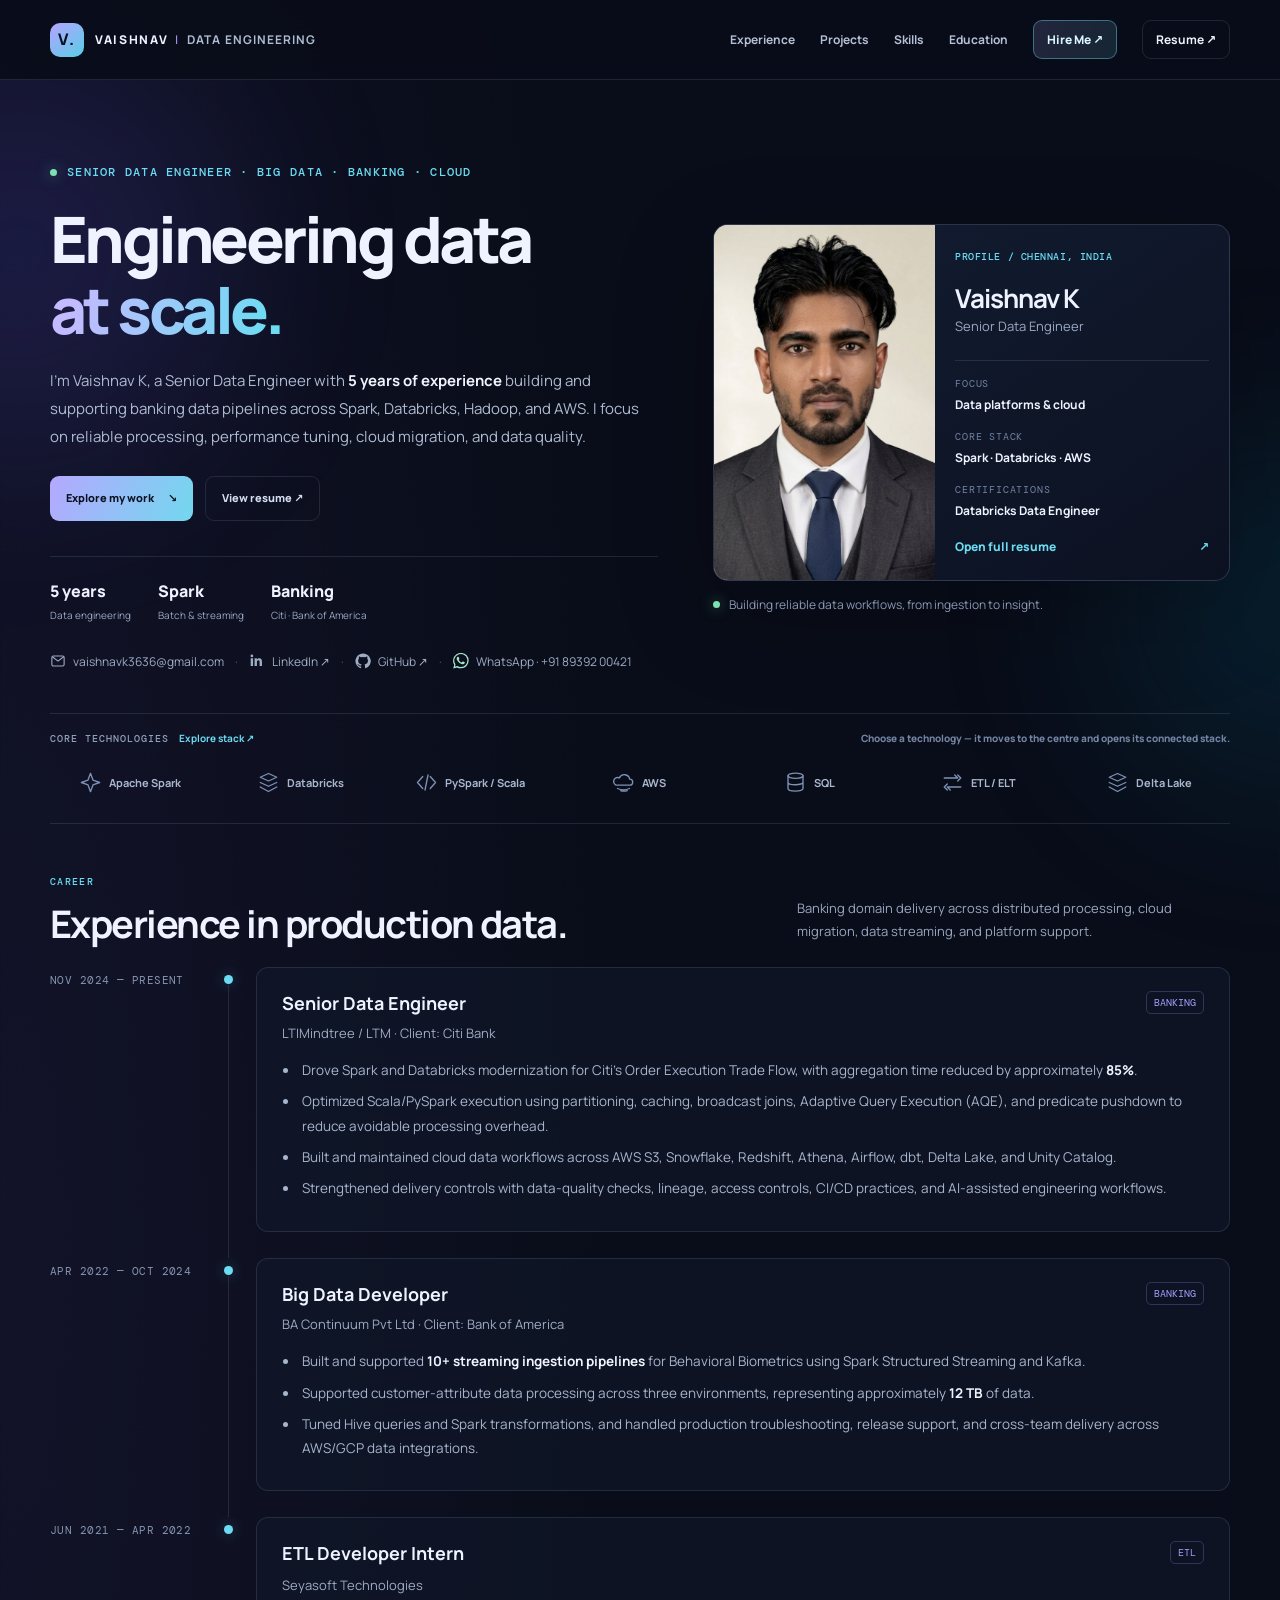
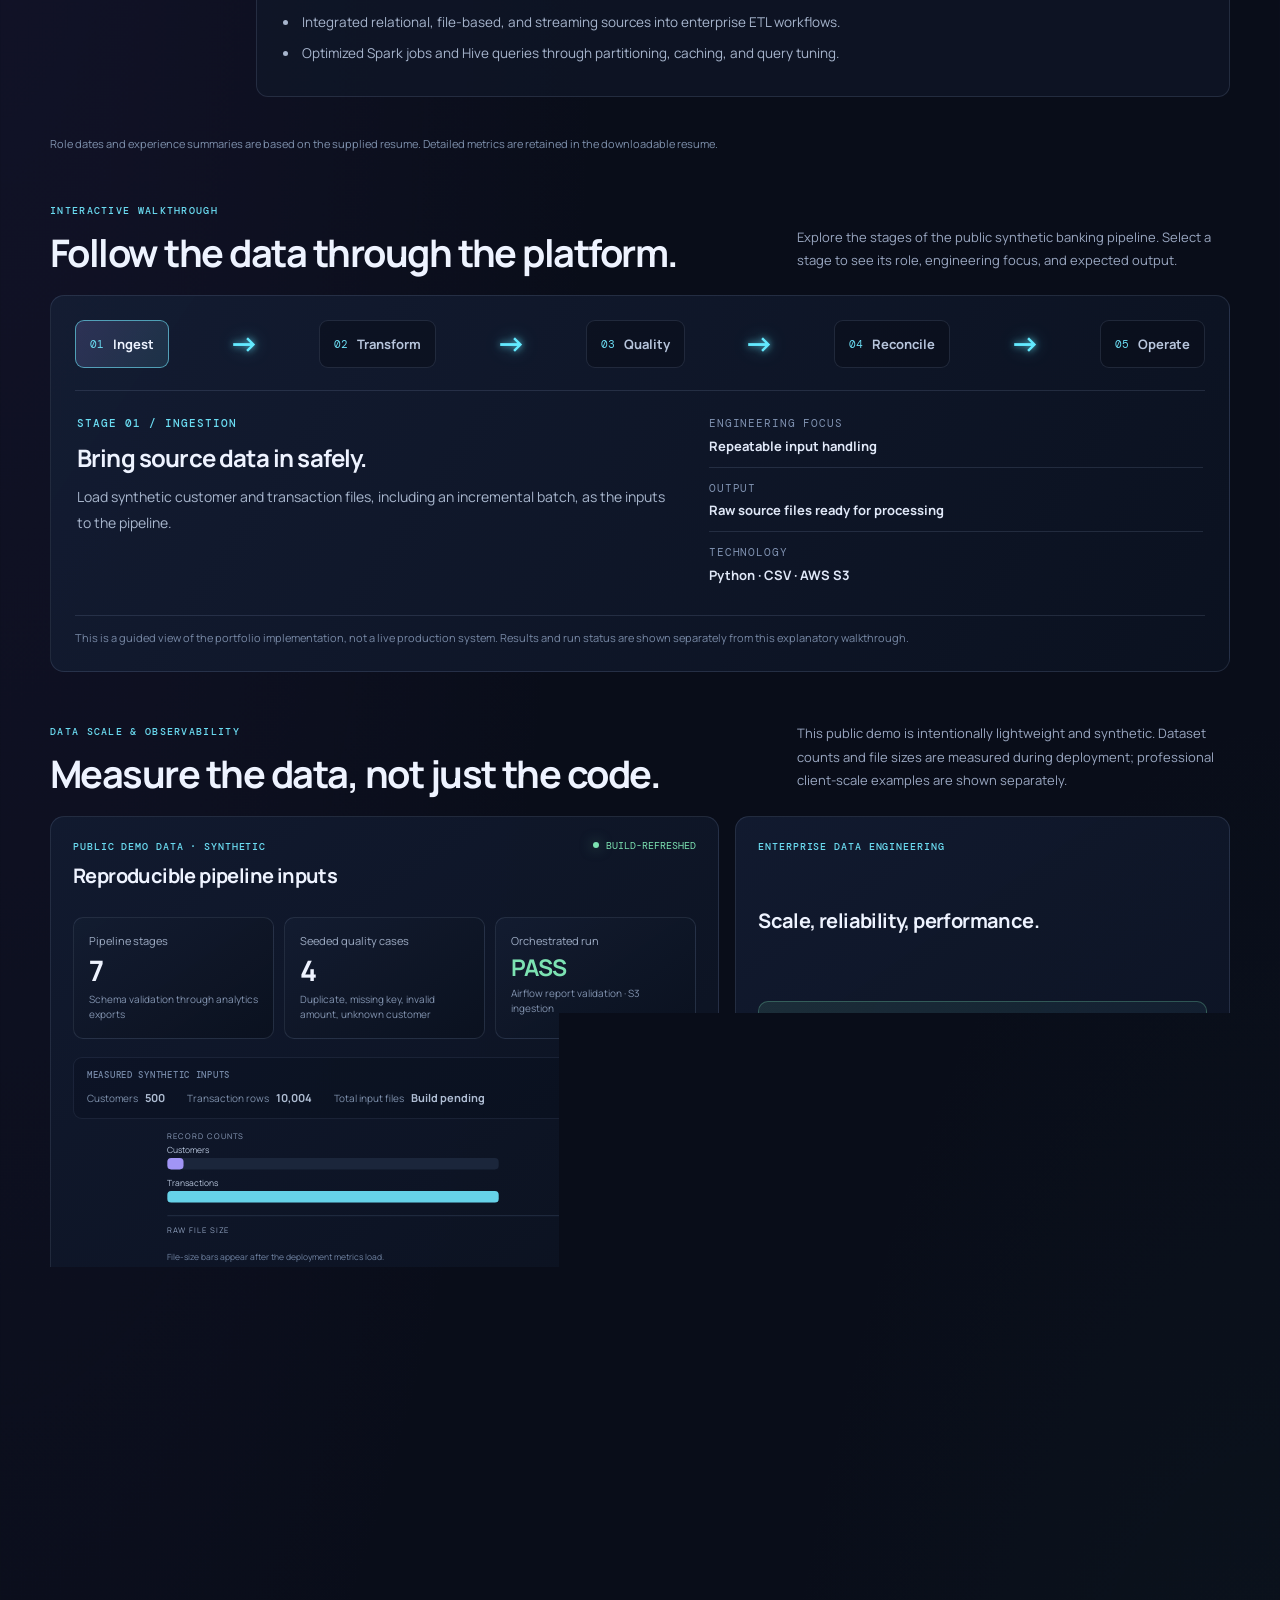
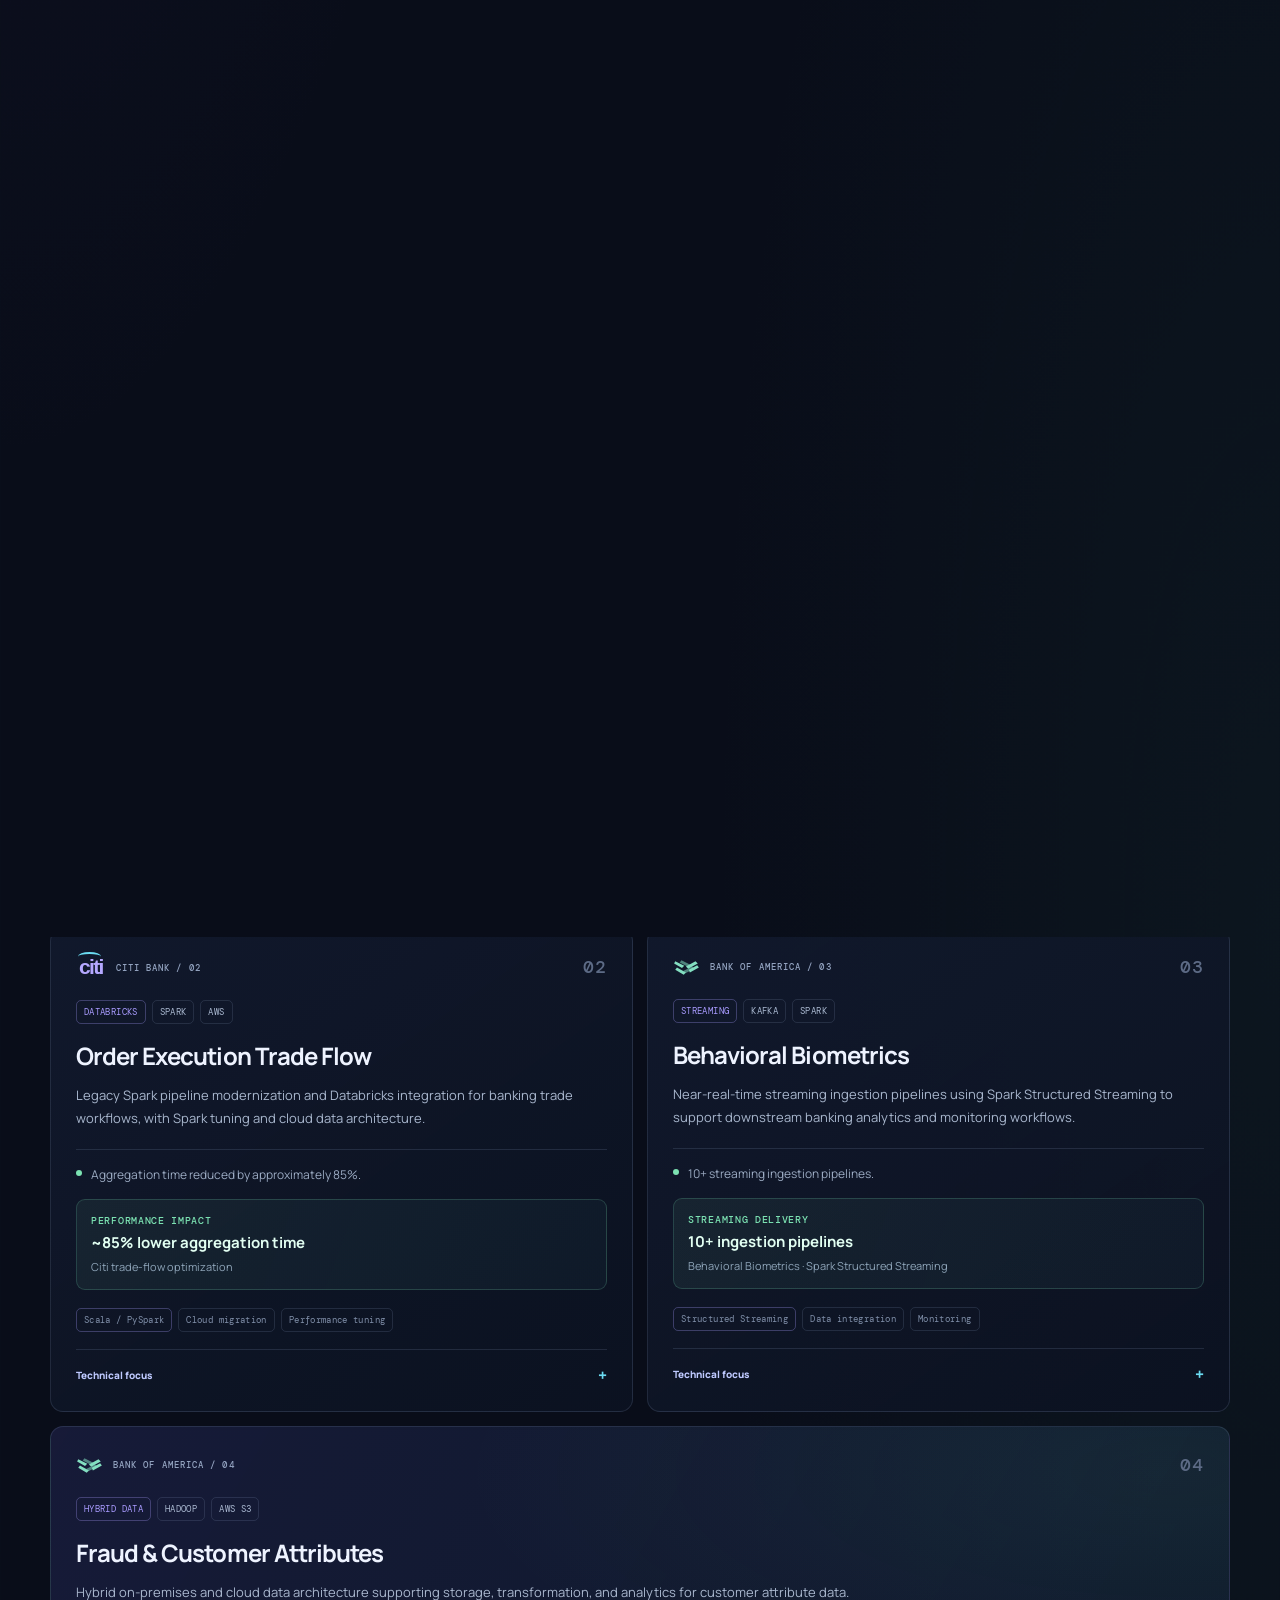
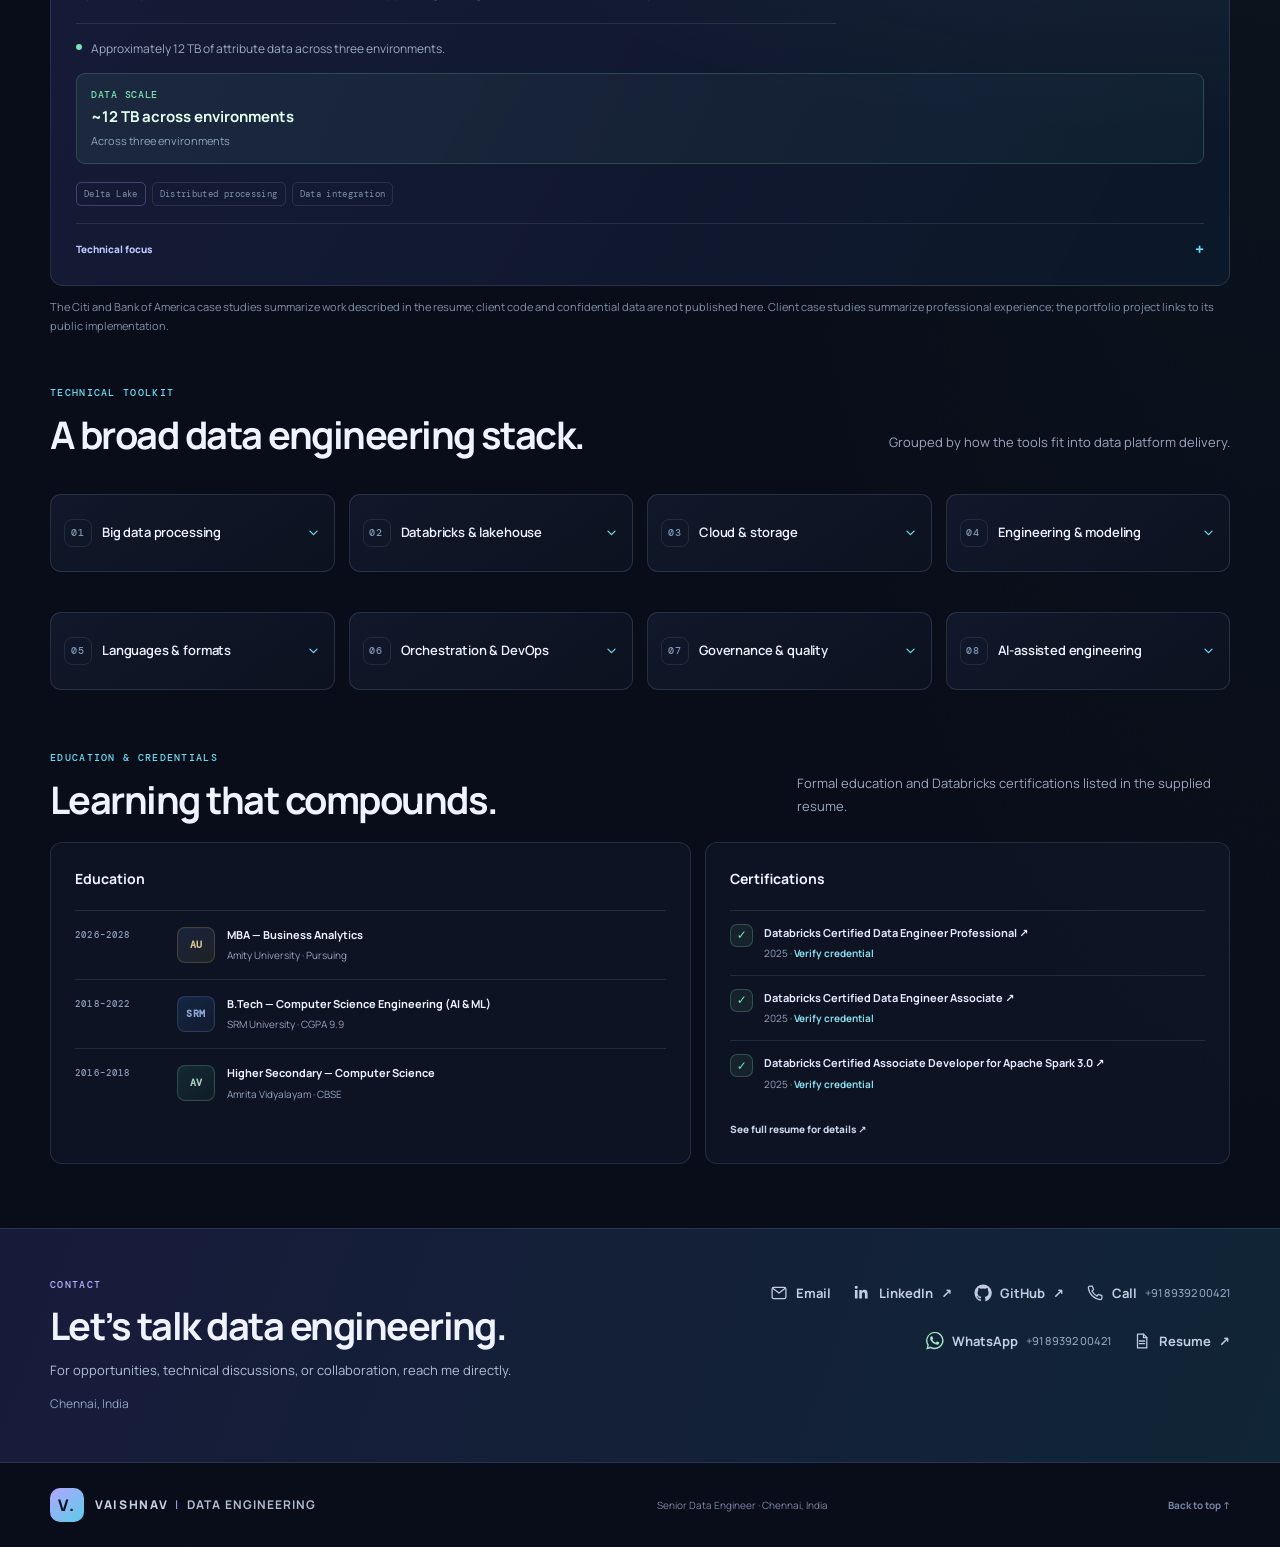
==== commit 65f2e591: "Refresh portfolio stylesheet cache for skills redesign" ====
--- a/portfolio-site/index.html
+++ b/portfolio-site/index.html
@@ -6,7 +6,7 @@
   <meta name="theme-color" content="#0b1020">
   <meta name="description" content="Vaishnav K — Senior Data Engineer with 5 years of experience in Spark, Databricks, banking data platforms, AWS, and pipeline reliability.">
   <title>Vaishnav K | Senior Data Engineer</title>
-  <link rel="stylesheet" href="styles.css?v=20261022-hire-me-1">
+  <link rel="stylesheet" href="styles.css?v=20261022-skills-cards-1">
 </head>
 <body>
   <div class="ambient ambient-one"></div><div class="ambient ambient-two"></div>
--- a/portfolio-site/styles.css
+++ b/portfolio-site/styles.css
@@ -608,3 +608,100 @@
 @media(max-width:650px) {
   .nav-hire { text-align: center; width: 100%; padding: 11px 13px; }
 }
+
+
+/* Balance the two data-scale panels on desktop without changing mobile stacking. */
+@media (min-width: 901px) {
+  .scale-grid { align-items: stretch !important; }
+  .scale-grid .scale-context {
+    align-self: stretch !important;
+    height: 100% !important;
+    min-height: 100%;
+    box-sizing: border-box;
+    justify-content: space-between;
+  }
+  .scale-grid .scale-context .scale-caption {
+    margin-top: 14px !important;
+  }
+}
+
+
+/* Skills refresh: compact uniform cards with click-to-expand content in normal flow. */
+#skills .skill-grid {
+  grid-template-columns: repeat(4, minmax(0, 1fr)) !important;
+  align-items: start !important;
+  gap: 14px !important;
+}
+#skills .skill-card {
+  display: flex;
+  flex-direction: column;
+  min-width: 0;
+  min-height: 0 !important;
+  height: auto !important;
+  padding: 0 !important;
+  overflow: visible !important;
+  background: transparent !important;
+  border: 0 !important;
+  border-radius: 12px !important;
+  z-index: 1;
+}
+#skills .skill-card-trigger {
+  min-height: 78px !important;
+  height: 100%;
+  padding: 14px 13px !important;
+  grid-template-columns: 28px minmax(0, 1fr) 16px !important;
+  column-gap: 10px !important;
+  border: 1px solid rgba(160,180,220,.17) !important;
+  border-radius: 11px !important;
+  background: linear-gradient(145deg, rgba(17,25,43,.96), rgba(12,18,32,.98)) !important;
+  box-shadow: none !important;
+  transform: none !important;
+}
+#skills .skill-card-trigger:hover,
+#skills .skill-card-trigger:focus-visible,
+#skills .skill-card.is-open .skill-card-trigger {
+  border-color: rgba(107,220,242,.48) !important;
+  background: linear-gradient(125deg, rgba(24,31,55,.98), rgba(12,25,40,.99)) !important;
+  box-shadow: 0 7px 18px rgba(0,0,0,.12) !important;
+}
+#skills .skill-title {
+  font-size: 13px !important;
+  line-height: 1.4 !important;
+}
+#skills .skill-tools,
+#skills .skill-card:hover .skill-tools,
+#skills .skill-card:focus-within .skill-tools {
+  position: static !important;
+  inset: auto !important;
+  width: 100%;
+  max-width: none !important;
+  display: block;
+  margin-top: 8px !important;
+  padding: 13px !important;
+  border: 1px solid rgba(160,180,220,.16) !important;
+  border-radius: 10px !important;
+  background: linear-gradient(145deg, rgba(17,25,43,.96), rgba(12,18,32,.98)) !important;
+  box-shadow: none !important;
+  opacity: 1 !important;
+  visibility: visible !important;
+  pointer-events: auto !important;
+  transform: none !important;
+  transition: none !important;
+}
+#skills .skill-tools[hidden],
+#skills .skill-card:not(.is-open) .skill-tools {
+  display: none !important;
+}
+#skills .skill-card.is-open { z-index: 2; }
+#skills .skill-card.is-open .skill-chevron { transform: rotate(180deg); }
+#skills .skill-tool-chips { gap: 6px !important; }
+#skills .skill-tool-chips > span { font-size: 10px !important; padding: 6px 8px !important; }
+@media (max-width: 1000px) {
+  #skills .skill-grid { grid-template-columns: repeat(2, minmax(0, 1fr)) !important; }
+}
+@media (max-width: 650px) {
+  #skills .skill-grid { grid-template-columns: minmax(0, 1fr) !important; gap: 10px !important; }
+  #skills .skill-card-trigger { min-height: 68px !important; padding: 13px 14px !important; }
+  #skills .skill-title { font-size: 14px !important; }
+  #skills .skill-tools { margin-top: 7px !important; padding: 12px !important; }
+}
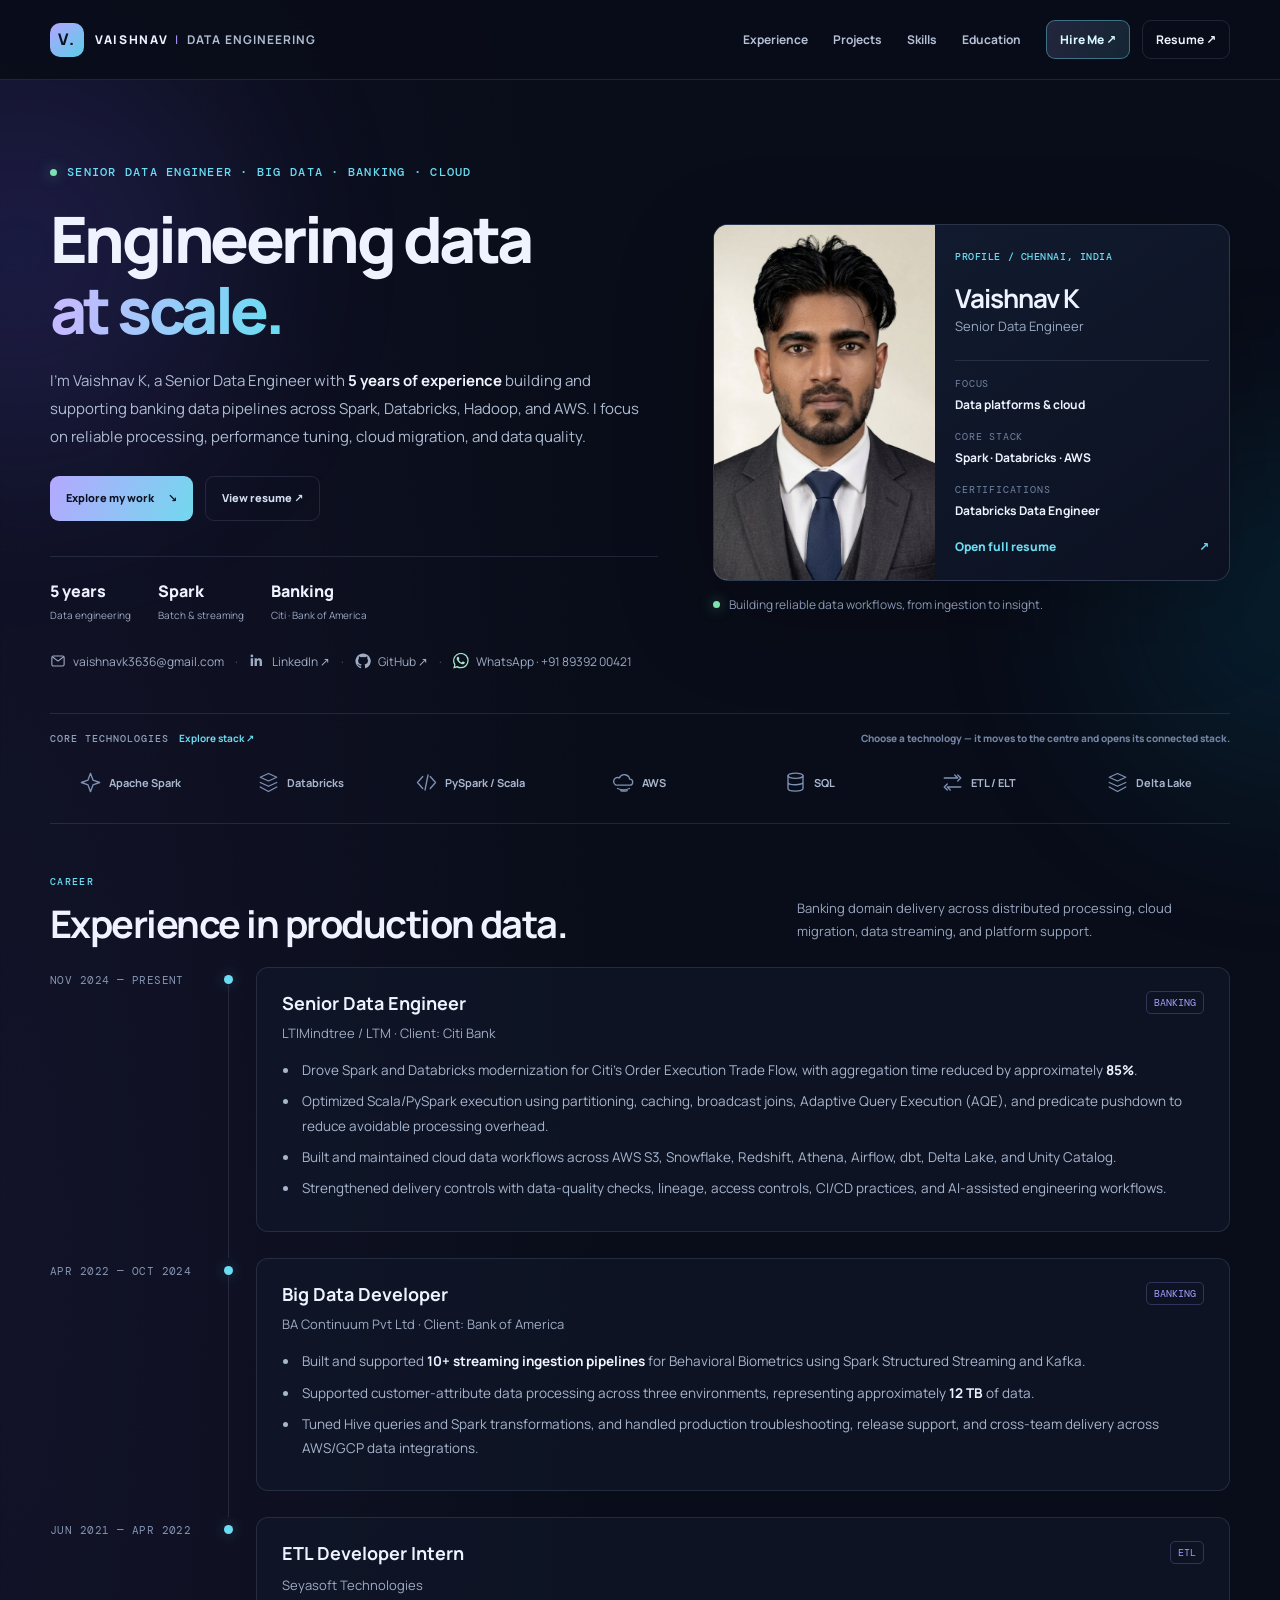
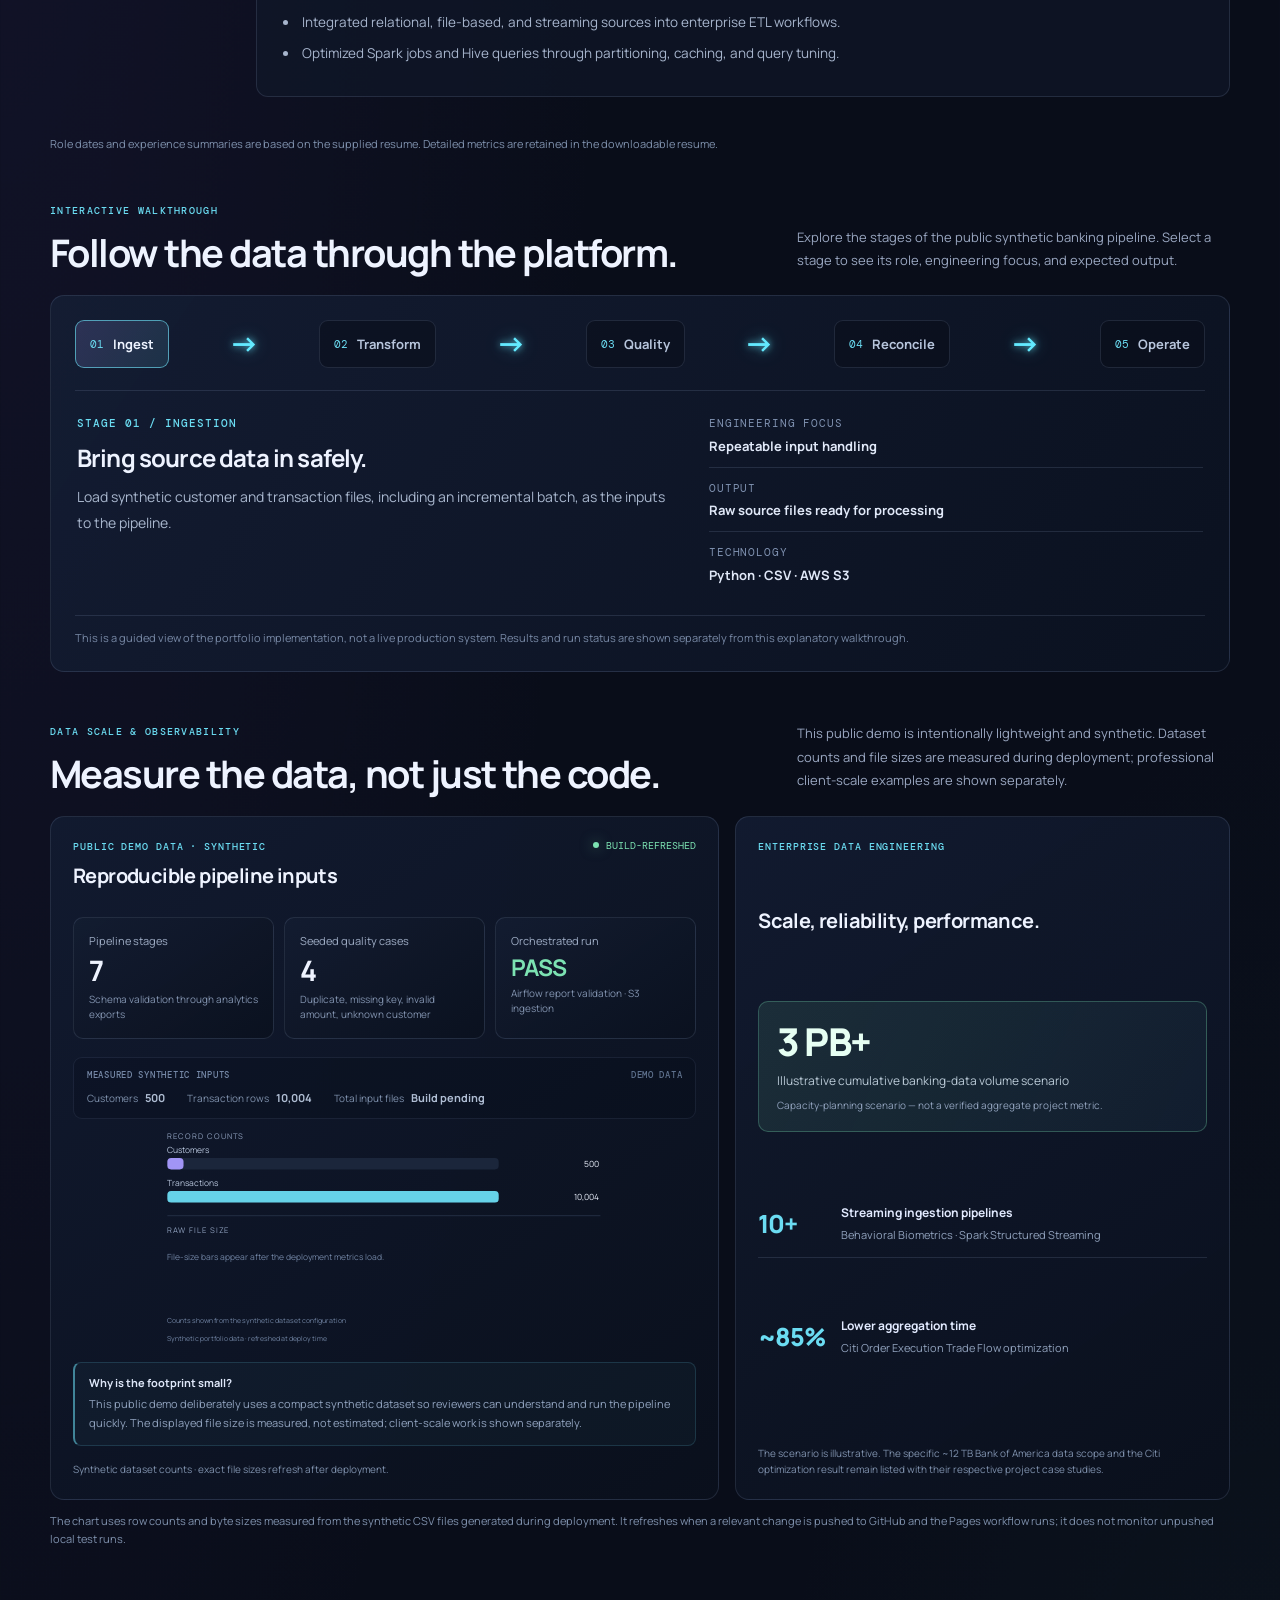
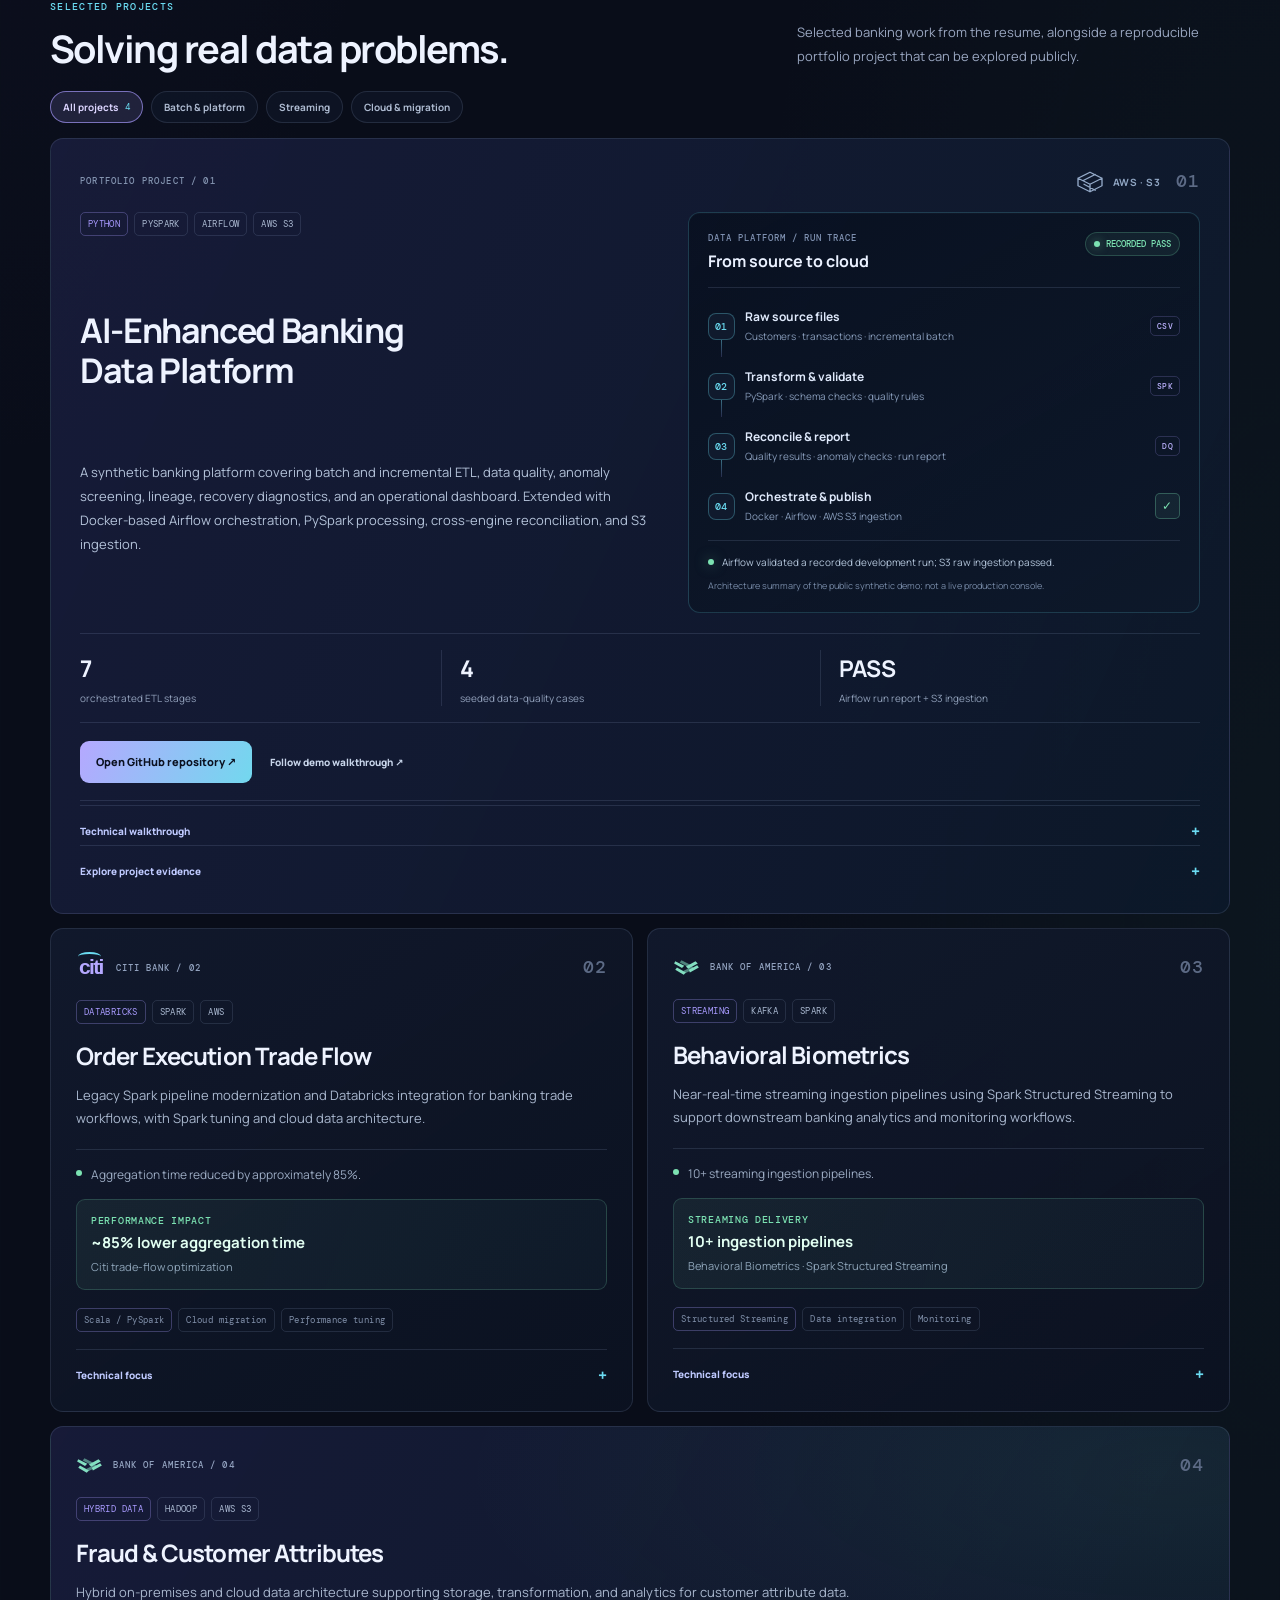
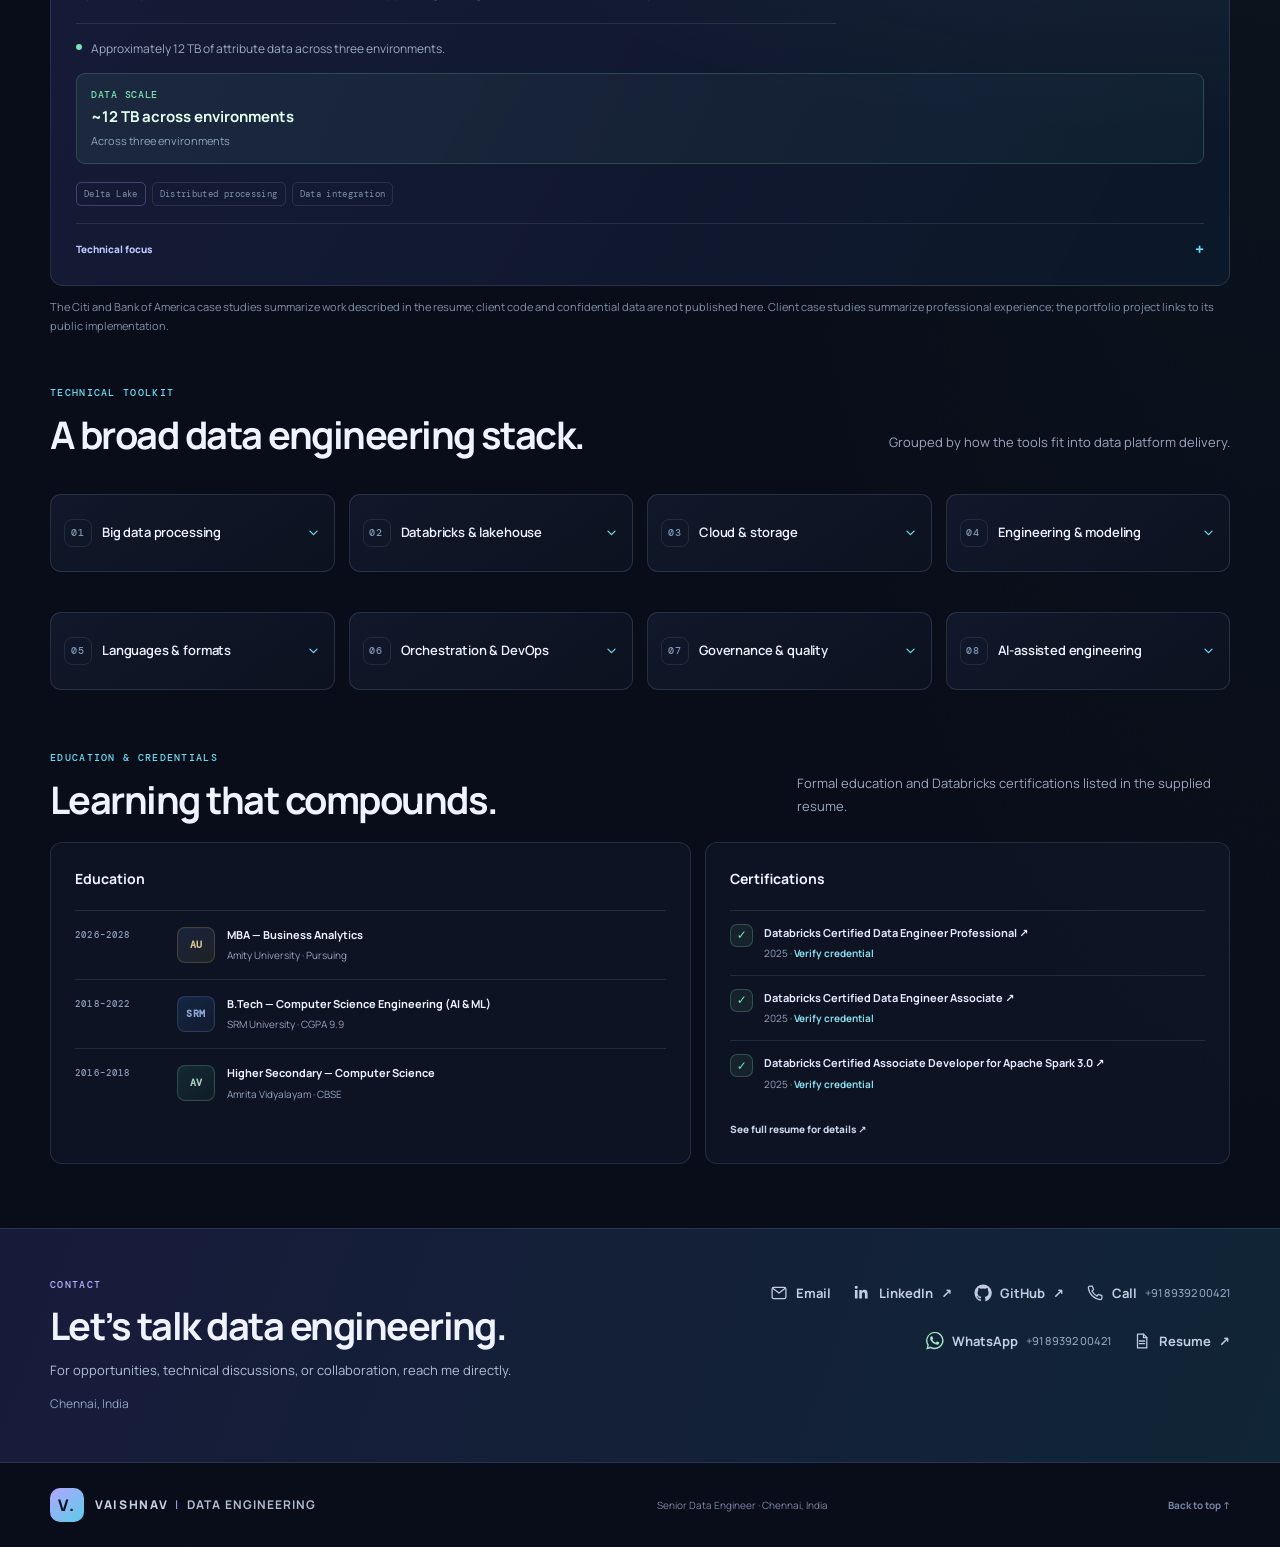
==== commit e88a5b4e: "Add skill overlay panel and refresh asset versions" ====
--- a/portfolio-site/index.html
+++ b/portfolio-site/index.html
@@ -6,7 +6,7 @@
   <meta name="theme-color" content="#0b1020">
   <meta name="description" content="Vaishnav K — Senior Data Engineer with 5 years of experience in Spark, Databricks, banking data platforms, AWS, and pipeline reliability.">
   <title>Vaishnav K | Senior Data Engineer</title>
-  <link rel="stylesheet" href="styles.css?v=20261022-skills-cards-1">
+  <link rel="stylesheet" href="styles.css?v=20261022-skill-overlay-2">
 </head>
 <body>
   <div class="ambient ambient-one"></div><div class="ambient ambient-two"></div>
@@ -269,6 +269,23 @@
             <div class="skill-tool-chips"><span>GitHub Copilot</span><span>AI Agents</span><span>Generative AI</span><span>LLMs</span><span>Prompt Engineering</span><span>AI-assisted development</span></div>
           </div>
         </article>
+        <div class="skill-overlay" id="skillOverlay" hidden aria-hidden="true" role="region" aria-label="Selected skill technologies">
+          <div class="skill-overlay-top">
+            <div class="skill-overlay-heading">
+              <span class="skill-index" id="skillOverlayIndex">01</span>
+              <div class="skill-overlay-heading-copy">
+                <span class="skill-overlay-heading-label">SELECTED SKILL CATEGORY</span>
+                <h3 id="skillOverlayTitle">Big data processing</h3>
+              </div>
+            </div>
+            <button class="skill-overlay-close" id="skillOverlayClose" type="button" aria-label="Close skill details">Close ×</button>
+          </div>
+          <div class="skill-overlay-tools">
+            <span class="skill-tools-label">TOOLS &amp; TECHNOLOGIES</span>
+            <div class="skill-tool-chips" id="skillOverlayChips"></div>
+          </div>
+          <p class="skill-overlay-hint">Move the pointer away to dismiss · press Esc to close</p>
+        </div>
       </div>
     </section>
 
@@ -290,6 +307,6 @@
     </div></div></section>
   </main>
   <footer class="site-footer section-wrap"><a class="brand" href="#home"><span class="brand-mark">V.</span><span class="brand-name">VAISHNAV<span class="brand-divider">|</span><span class="brand-role">DATA ENGINEERING</span></span></a><span>Senior Data Engineer · Chennai, India</span><a href="#home">Back to top ↑</a></footer>
-  <script src="script.js?v=20261022-skillflow-fix2"></script>
+  <script src="script.js?v=20261022-skill-overlay-2"></script>
 </body>
 </html>
--- a/portfolio-site/styles.css
+++ b/portfolio-site/styles.css
@@ -705,3 +705,155 @@
   #skills .skill-title { font-size: 14px !important; }
   #skills .skill-tools { margin-top: 7px !important; padding: 12px !important; }
 }
+
+
+/* Navigation polish: bring Hire Me and Resume closer together. */
+@media (min-width: 651px) {
+  nav .nav-hire { margin-right: -13px; }
+}
+
+/* Skills interaction: selected category opens a temporary overlay across the whole grid. */
+#skills .skill-grid {
+  position: relative !important;
+  isolation: isolate;
+}
+#skills .skill-grid:has(.skill-overlay:not([hidden])) {
+  height: 244px !important;
+  min-height: 244px !important;
+  overflow: hidden !important;
+}
+#skills .skill-grid:has(.skill-overlay:not([hidden])) > .skill-card {
+  visibility: hidden !important;
+  pointer-events: none !important;
+}
+#skills .skill-overlay {
+  position: absolute;
+  inset: 0;
+  z-index: 50;
+  display: flex;
+  flex-direction: column;
+  gap: 15px;
+  min-width: 0;
+  box-sizing: border-box;
+  padding: 20px 22px;
+  border: 1px solid rgba(107,220,242,.34);
+  border-radius: 13px;
+  background: linear-gradient(145deg, rgba(18,28,47,.99), rgba(9,16,29,.99));
+  box-shadow: 0 20px 42px rgba(0,0,0,.32), inset 0 1px 0 rgba(255,255,255,.025);
+}
+#skills .skill-overlay[hidden] {
+  display: none !important;
+}
+#skills .skill-overlay-top {
+  display: flex;
+  align-items: center;
+  justify-content: space-between;
+  gap: 18px;
+}
+#skills .skill-overlay-heading {
+  display: flex;
+  align-items: center;
+  gap: 13px;
+  min-width: 0;
+}
+#skills .skill-overlay-heading .skill-index {
+  flex: 0 0 auto;
+  width: 34px;
+  height: 34px;
+  font-size: 11px;
+  letter-spacing: .08em;
+}
+#skills .skill-overlay-heading-copy {
+  min-width: 0;
+}
+#skills .skill-overlay-heading-label {
+  display: block;
+  color: var(--cyan);
+  font: 500 9px/1.5 'DM Mono', monospace;
+  letter-spacing: .1em;
+}
+#skills .skill-overlay-heading h3 {
+  color: #edf3ff;
+  font-size: 19px;
+  line-height: 1.3;
+  letter-spacing: -.035em;
+  margin: 2px 0 0;
+  overflow-wrap: anywhere;
+}
+#skills .skill-overlay-close {
+  flex: 0 0 auto;
+  display: inline-flex;
+  align-items: center;
+  justify-content: center;
+  min-height: 35px;
+  padding: 7px 11px;
+  border: 1px solid rgba(160,180,220,.2);
+  border-radius: 8px;
+  background: rgba(7,13,24,.55);
+  color: #c5d2e8;
+  font: 700 11px/1.2 Manrope, system-ui, sans-serif;
+  cursor: pointer;
+}
+#skills .skill-overlay-close:hover,
+#skills .skill-overlay-close:focus-visible {
+  border-color: rgba(107,220,242,.55);
+  color: #fff;
+  outline: none;
+}
+#skills .skill-overlay-tools {
+  min-width: 0;
+  display: flex;
+  flex-direction: column;
+  gap: 10px;
+  padding: 14px 15px;
+  border: 1px solid rgba(160,180,220,.14);
+  border-radius: 10px;
+  background: rgba(5,11,21,.32);
+}
+#skills .skill-overlay-tools .skill-tools-label {
+  margin: 0 !important;
+}
+#skills .skill-overlay-tools .skill-tool-chips {
+  display: flex;
+  flex-wrap: wrap;
+  gap: 7px;
+}
+#skills .skill-overlay-tools .skill-tool-chips > span {
+  font-size: 10px !important;
+  padding: 7px 9px !important;
+}
+#skills .skill-overlay-hint {
+  margin: auto 0 0;
+  color: #7f91ad;
+  font-size: 10px;
+  line-height: 1.5;
+}
+@media (max-width: 1000px) and (min-width: 651px) {
+  #skills .skill-grid:has(.skill-overlay:not([hidden])) {
+    height: 244px !important;
+    min-height: 244px !important;
+  }
+  #skills .skill-overlay { padding: 18px; }
+}
+@media (max-width: 650px) {
+  nav .nav-hire { margin-right: 0; }
+  #skills .skill-grid:has(.skill-overlay:not([hidden])) {
+    height: auto !important;
+    min-height: 0 !important;
+    overflow: visible !important;
+  }
+  #skills .skill-grid > .skill-card {
+    visibility: visible !important;
+    pointer-events: auto !important;
+  }
+  #skills .skill-overlay { display: none !important; }
+  #skills .skill-card:not(.is-open) .skill-tools { display: none !important; }
+  #skills .skill-card.is-open .skill-tools {
+    position: static !important;
+    display: block !important;
+    margin-top: 8px !important;
+    opacity: 1 !important;
+    visibility: visible !important;
+    transform: none !important;
+  }
+}
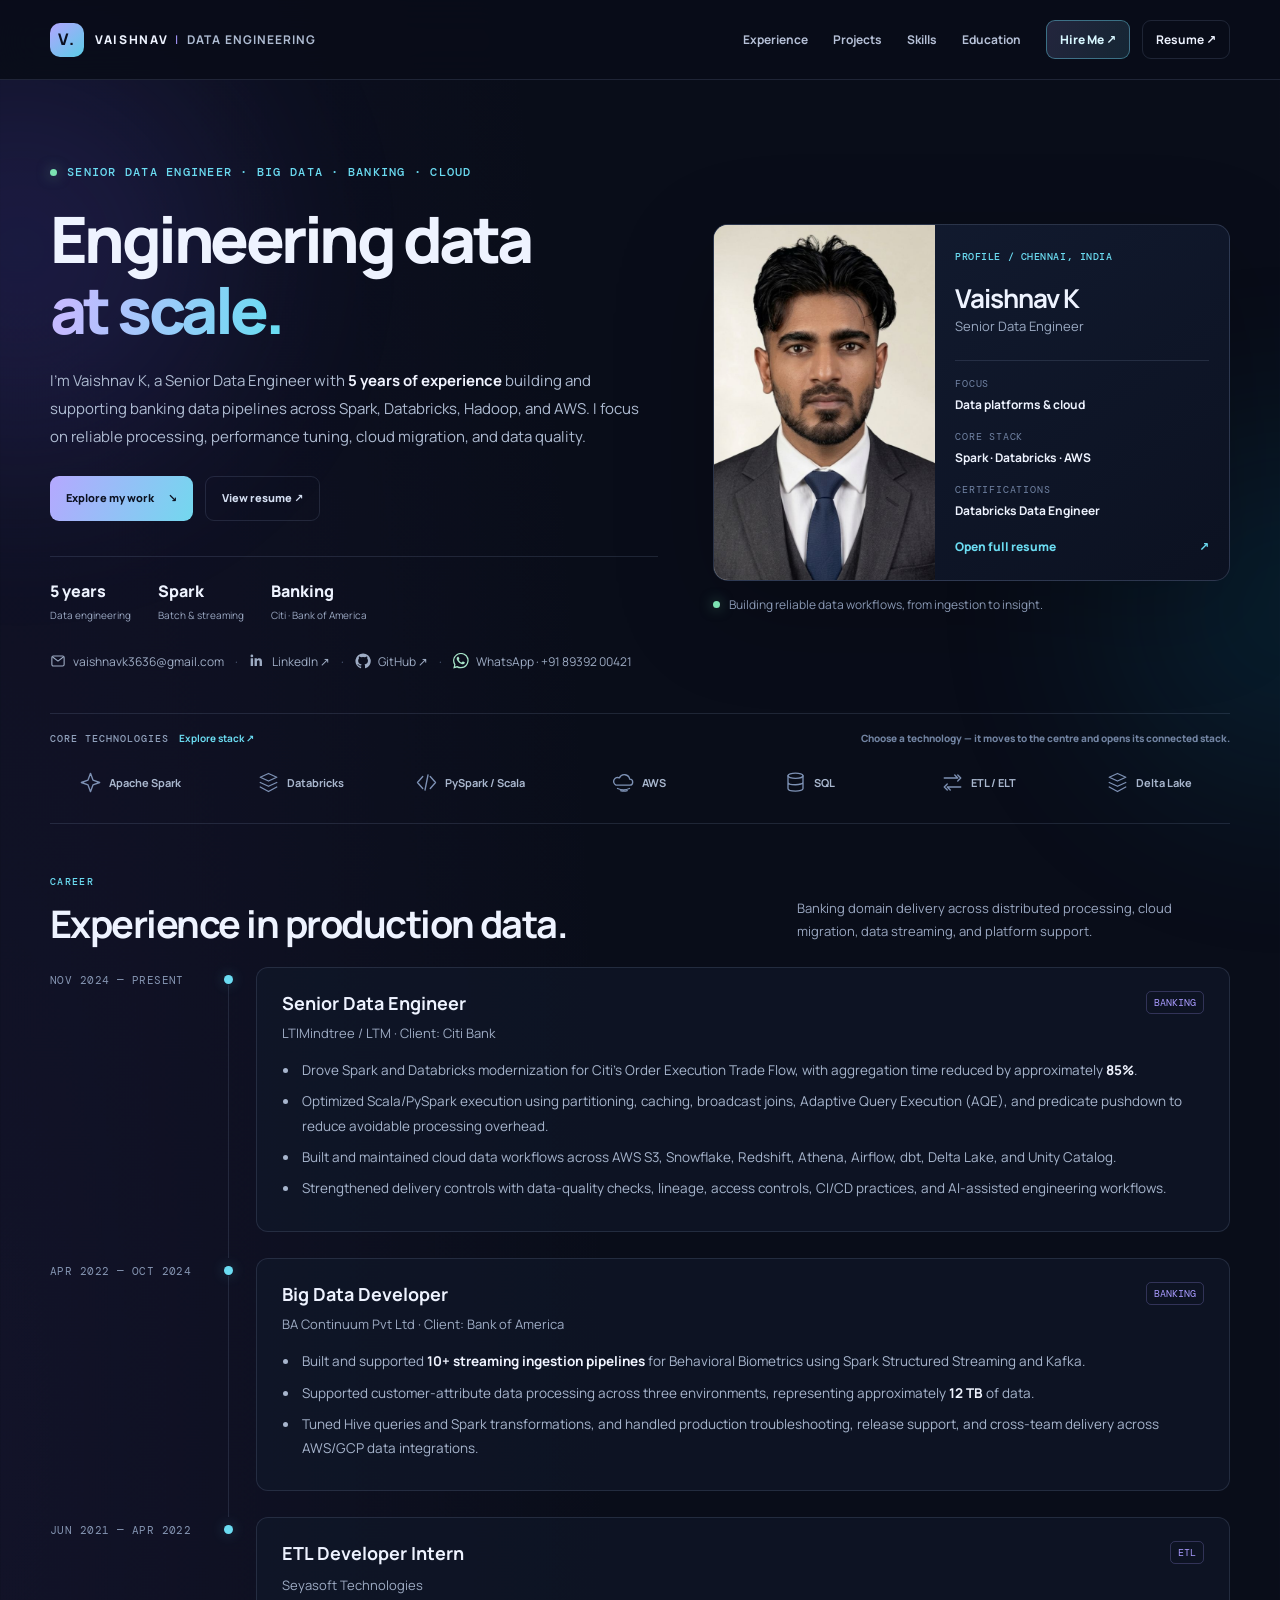
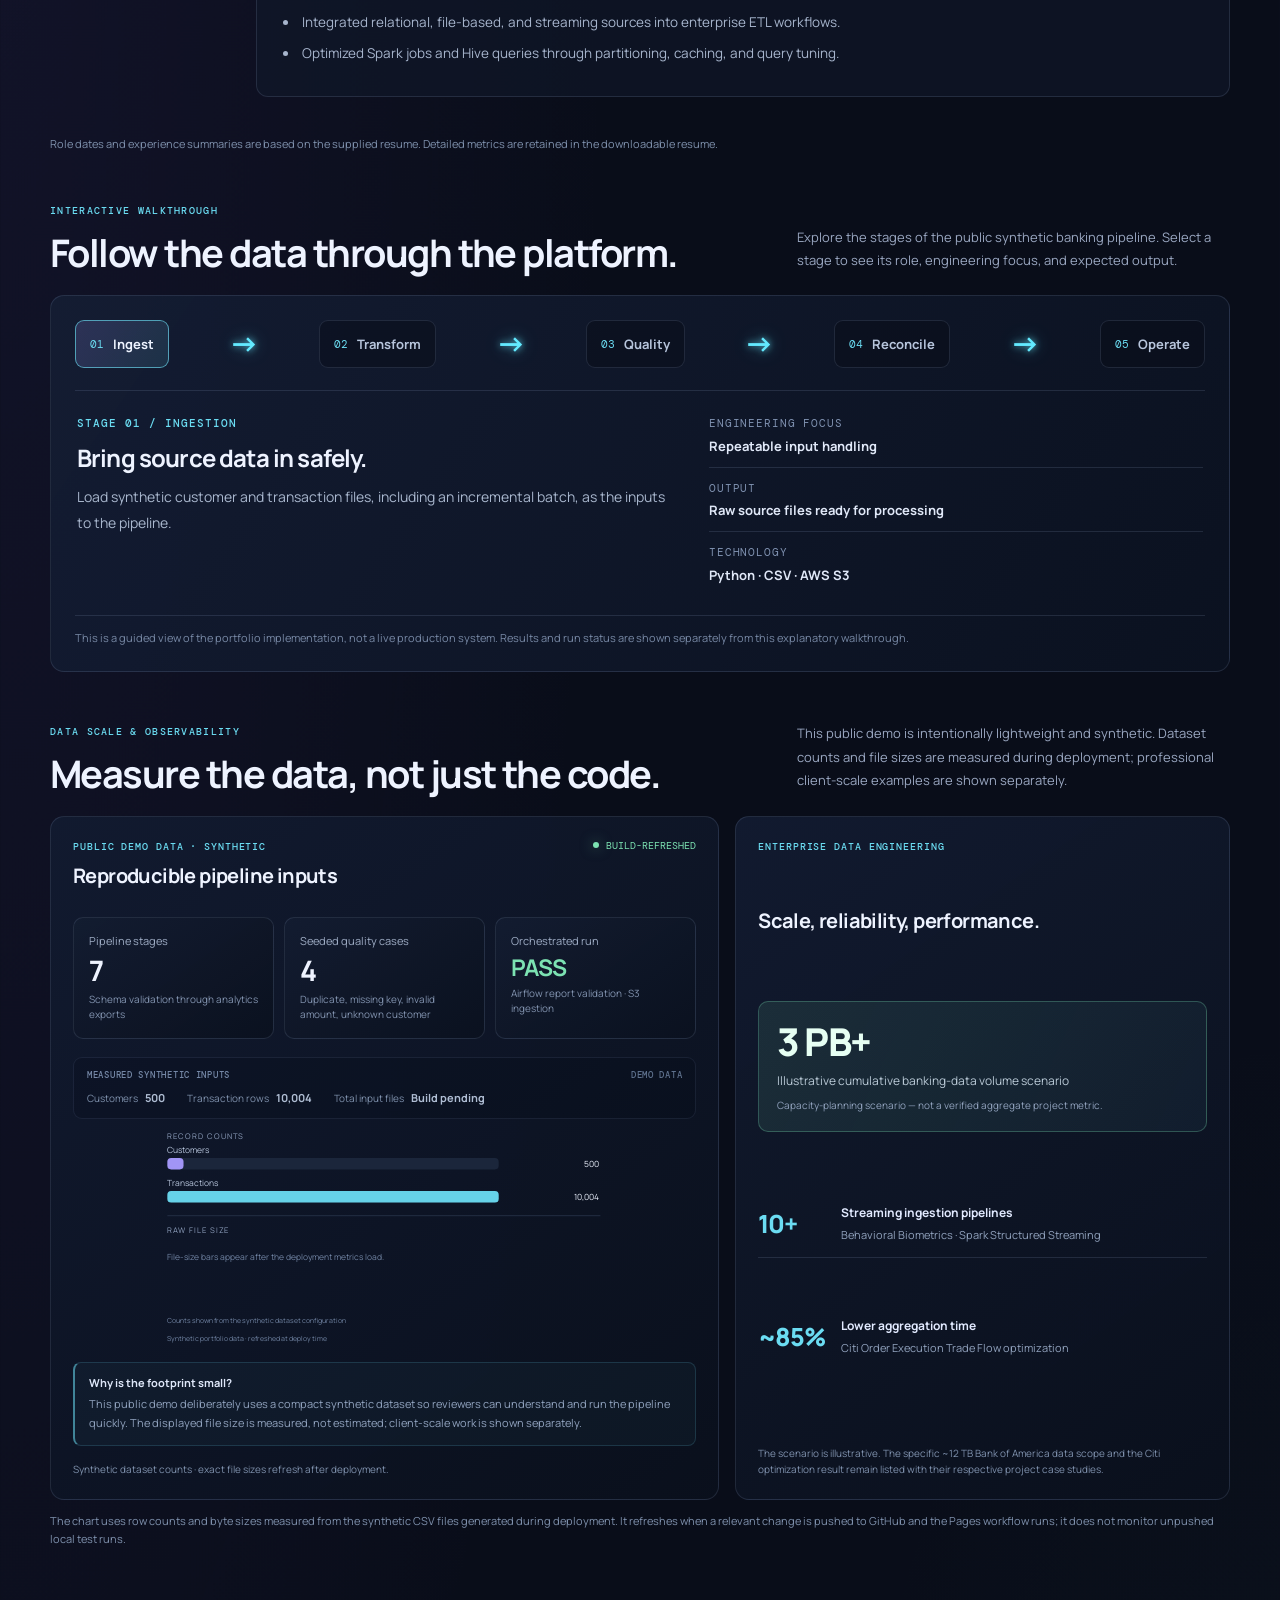
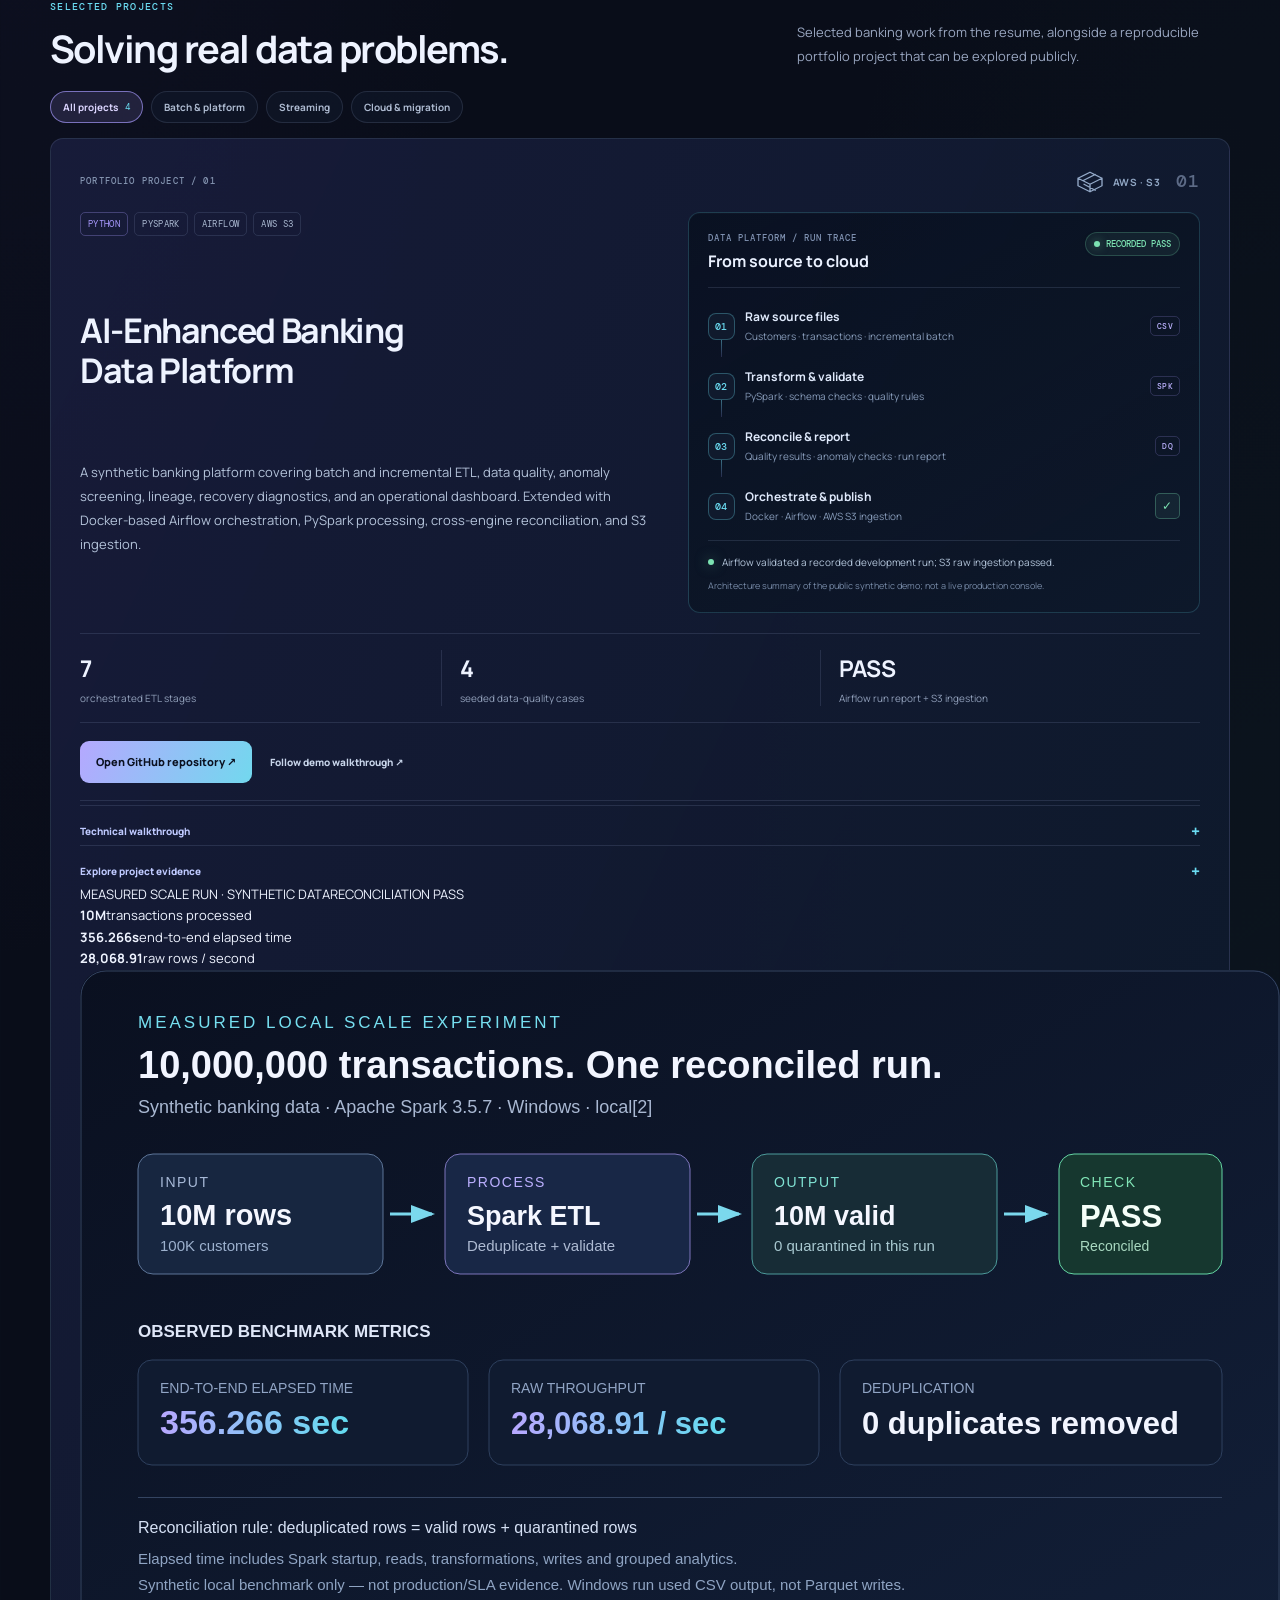
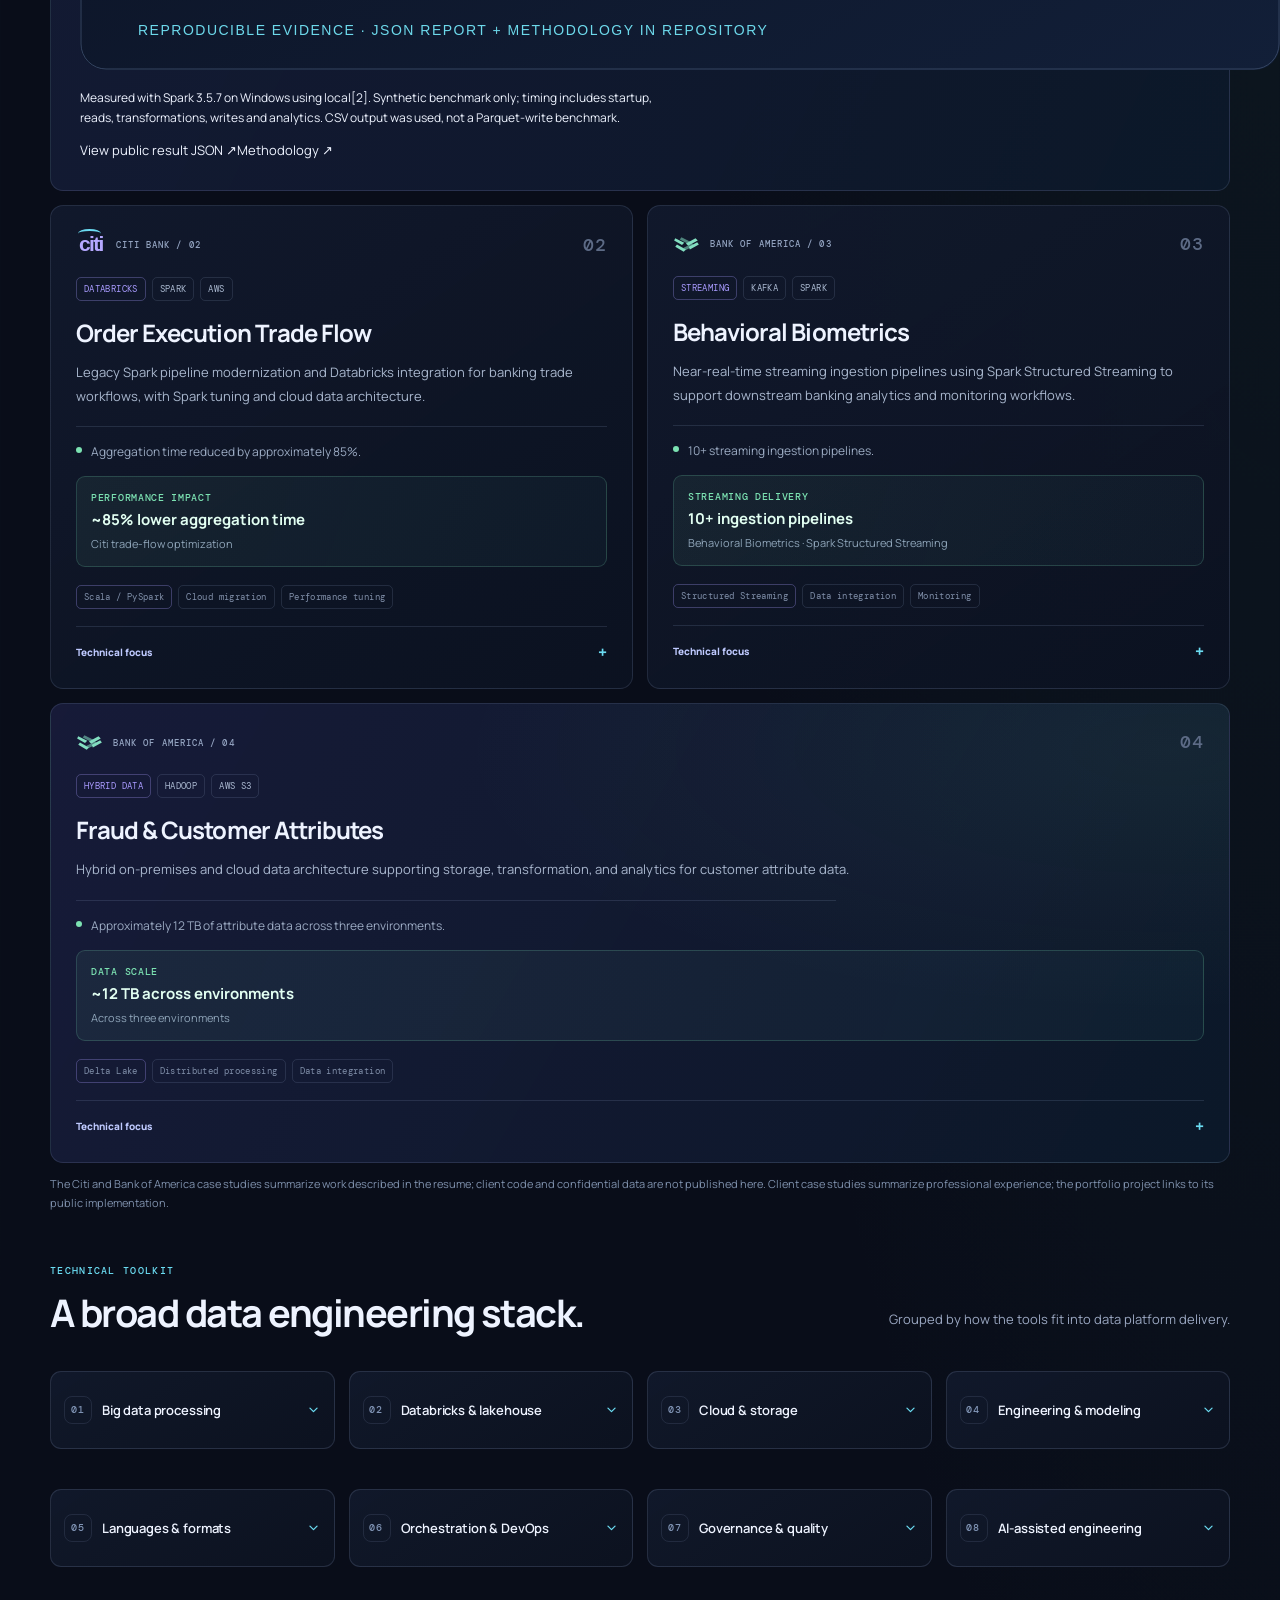
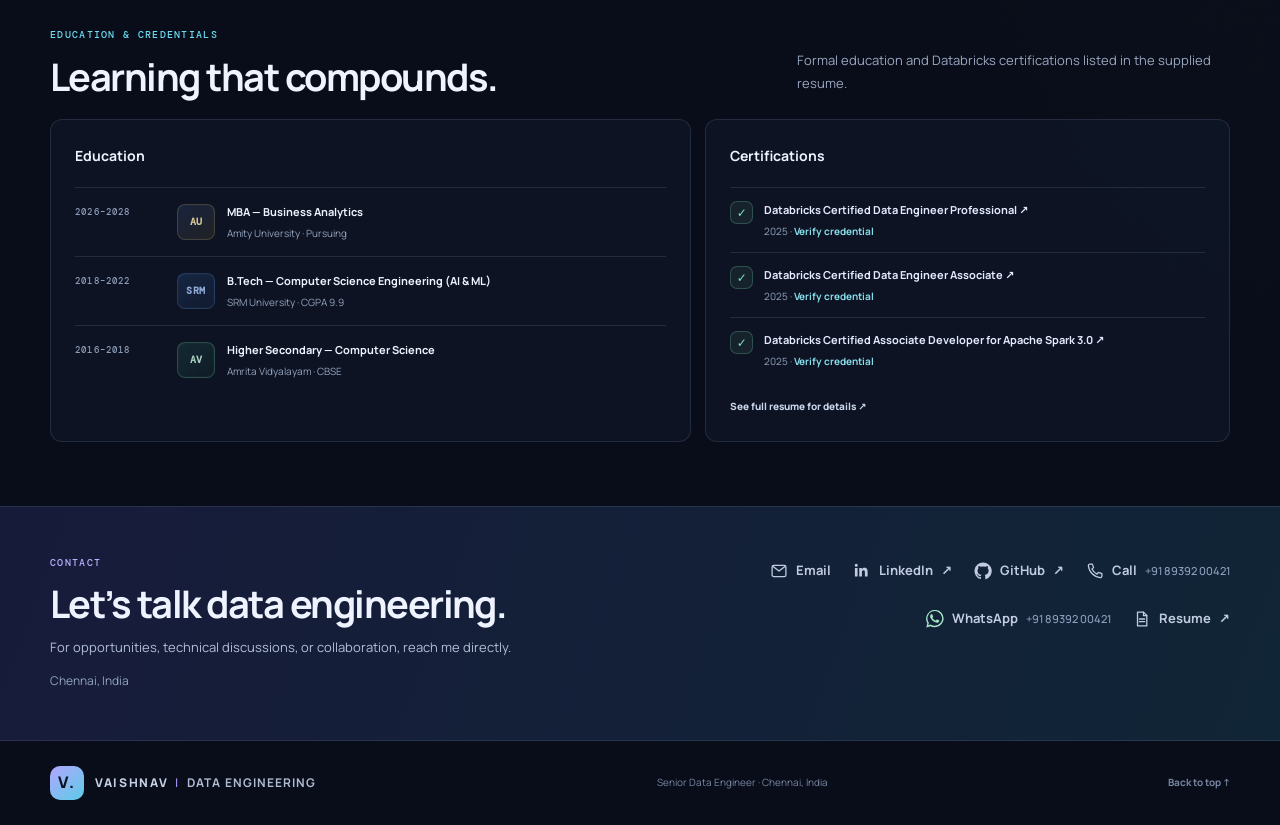
==== commit 8d0e869a: "Add measured 10M Spark benchmark to portfolio project" ====
--- a/portfolio-site/index.html
+++ b/portfolio-site/index.html
@@ -159,7 +159,14 @@
             <div class="run-card-footer"><span class="status-dot"></span><span>Airflow validated a recorded development run; S3 raw ingestion passed.</span></div>
             <p class="run-card-disclaimer">Architecture summary of the public synthetic demo; not a live production console.</p>
           </div>
-          <div class="metric-row project-quality-metrics"><div><strong>7</strong><span>orchestrated ETL stages</span></div><div><strong>4</strong><span>seeded data-quality cases</span></div><div><strong>PASS</strong><span>Airflow run report + S3 ingestion</span></div></div><div class="project-actions featured-project-actions"><a class="button button-primary" href="https://github.com/Vaishnav-K/ai-enhanced-banking-data-platform" target="_blank" rel="noreferrer">Open GitHub repository ↗</a><a class="text-link" href="https://github.com/Vaishnav-K/ai-enhanced-banking-data-platform/blob/main/docs/demo-walkthrough.md" target="_blank" rel="noreferrer">Follow demo walkthrough ↗</a></div><details class="project-details"><summary>Technical walkthrough</summary><div><p><strong>Pipeline:</strong> synthetic CSV ingestion → PySpark batch/incremental processing → quality and anomaly checks → reconciliation → operational report.</p><p><strong>Operations:</strong> Airflow orchestration in Docker, run-status validation, recovery diagnostics, and AWS S3 raw ingestion.</p><p><strong>Evidence:</strong> inspect the repository and demo walkthrough for implementation and run artifacts.</p></div></details>
+          <div class="metric-row project-quality-metrics"><div><strong>7</strong><span>orchestrated ETL stages</span></div><div><strong>4</strong><span>seeded data-quality cases</span></div><div><strong>PASS</strong><span>Airflow run report + S3 ingestion</span></div></div>
+          <div class="scale-proof-card">
+            <div class="scale-proof-top"><span>MEASURED SCALE RUN · SYNTHETIC DATA</span><span class="scale-pass">RECONCILIATION PASS</span></div>
+            <div class="scale-proof-metrics"><div><strong>10M</strong><span>transactions processed</span></div><div><strong>356.266s</strong><span>end-to-end elapsed time</span></div><div><strong>28,068.91</strong><span>raw rows / second</span></div></div>
+            <img src="../docs/images/10m-spark-benchmark.svg" alt="Visual summary of the measured 10-million-transaction Spark benchmark" loading="lazy">
+            <p>Measured with Spark 3.5.7 on Windows using local[2]. Synthetic benchmark only; timing includes startup, reads, transformations, writes and analytics. CSV output was used, not a Parquet-write benchmark.</p>
+            <div class="scale-proof-links"><a href="https://github.com/Vaishnav-K/ai-enhanced-banking-data-platform/blob/main/reports/scale-benchmark-10m-results-public.json" target="_blank" rel="noreferrer">View public result JSON ↗</a><a href="https://github.com/Vaishnav-K/ai-enhanced-banking-data-platform/blob/main/docs/scale-benchmark-10m.md" target="_blank" rel="noreferrer">Methodology ↗</a></div>
+          </div><div class="project-actions featured-project-actions"><a class="button button-primary" href="https://github.com/Vaishnav-K/ai-enhanced-banking-data-platform" target="_blank" rel="noreferrer">Open GitHub repository ↗</a><a class="text-link" href="https://github.com/Vaishnav-K/ai-enhanced-banking-data-platform/blob/main/docs/demo-walkthrough.md" target="_blank" rel="noreferrer">Follow demo walkthrough ↗</a></div><details class="project-details"><summary>Technical walkthrough</summary><div><p><strong>Pipeline:</strong> synthetic CSV ingestion → PySpark batch/incremental processing → quality and anomaly checks → reconciliation → operational report.</p><p><strong>Operations:</strong> Airflow orchestration in Docker, run-status validation, recovery diagnostics, and AWS S3 raw ingestion.</p><p><strong>Evidence:</strong> inspect the repository and demo walkthrough for implementation and run artifacts.</p></div></details>
           <details class="project-details project-evidence"><summary>Explore project evidence</summary><div class="evidence-gallery">
             <p class="evidence-intro">Visual summaries of the actual implementation, with links to the source documentation and code. These panels are not fabricated AWS console screenshots.</p>
             <div class="evidence-grid">
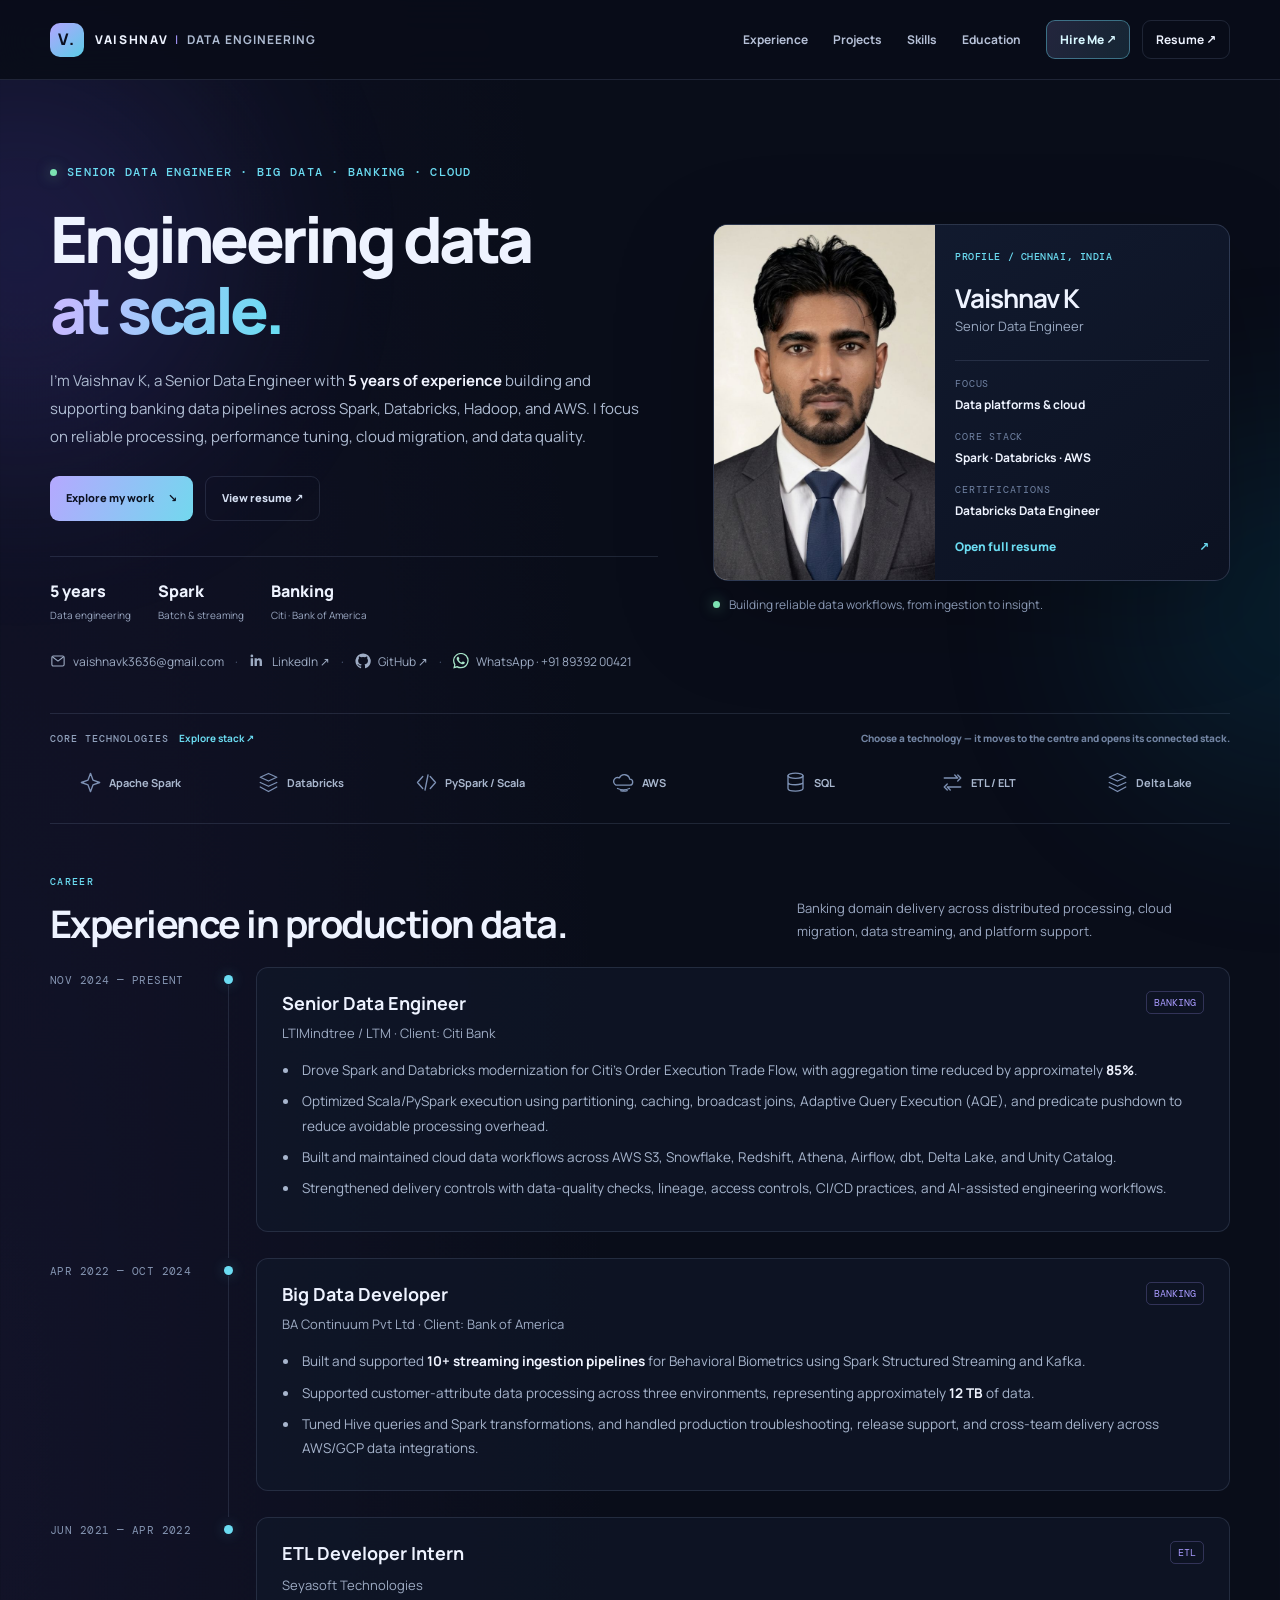
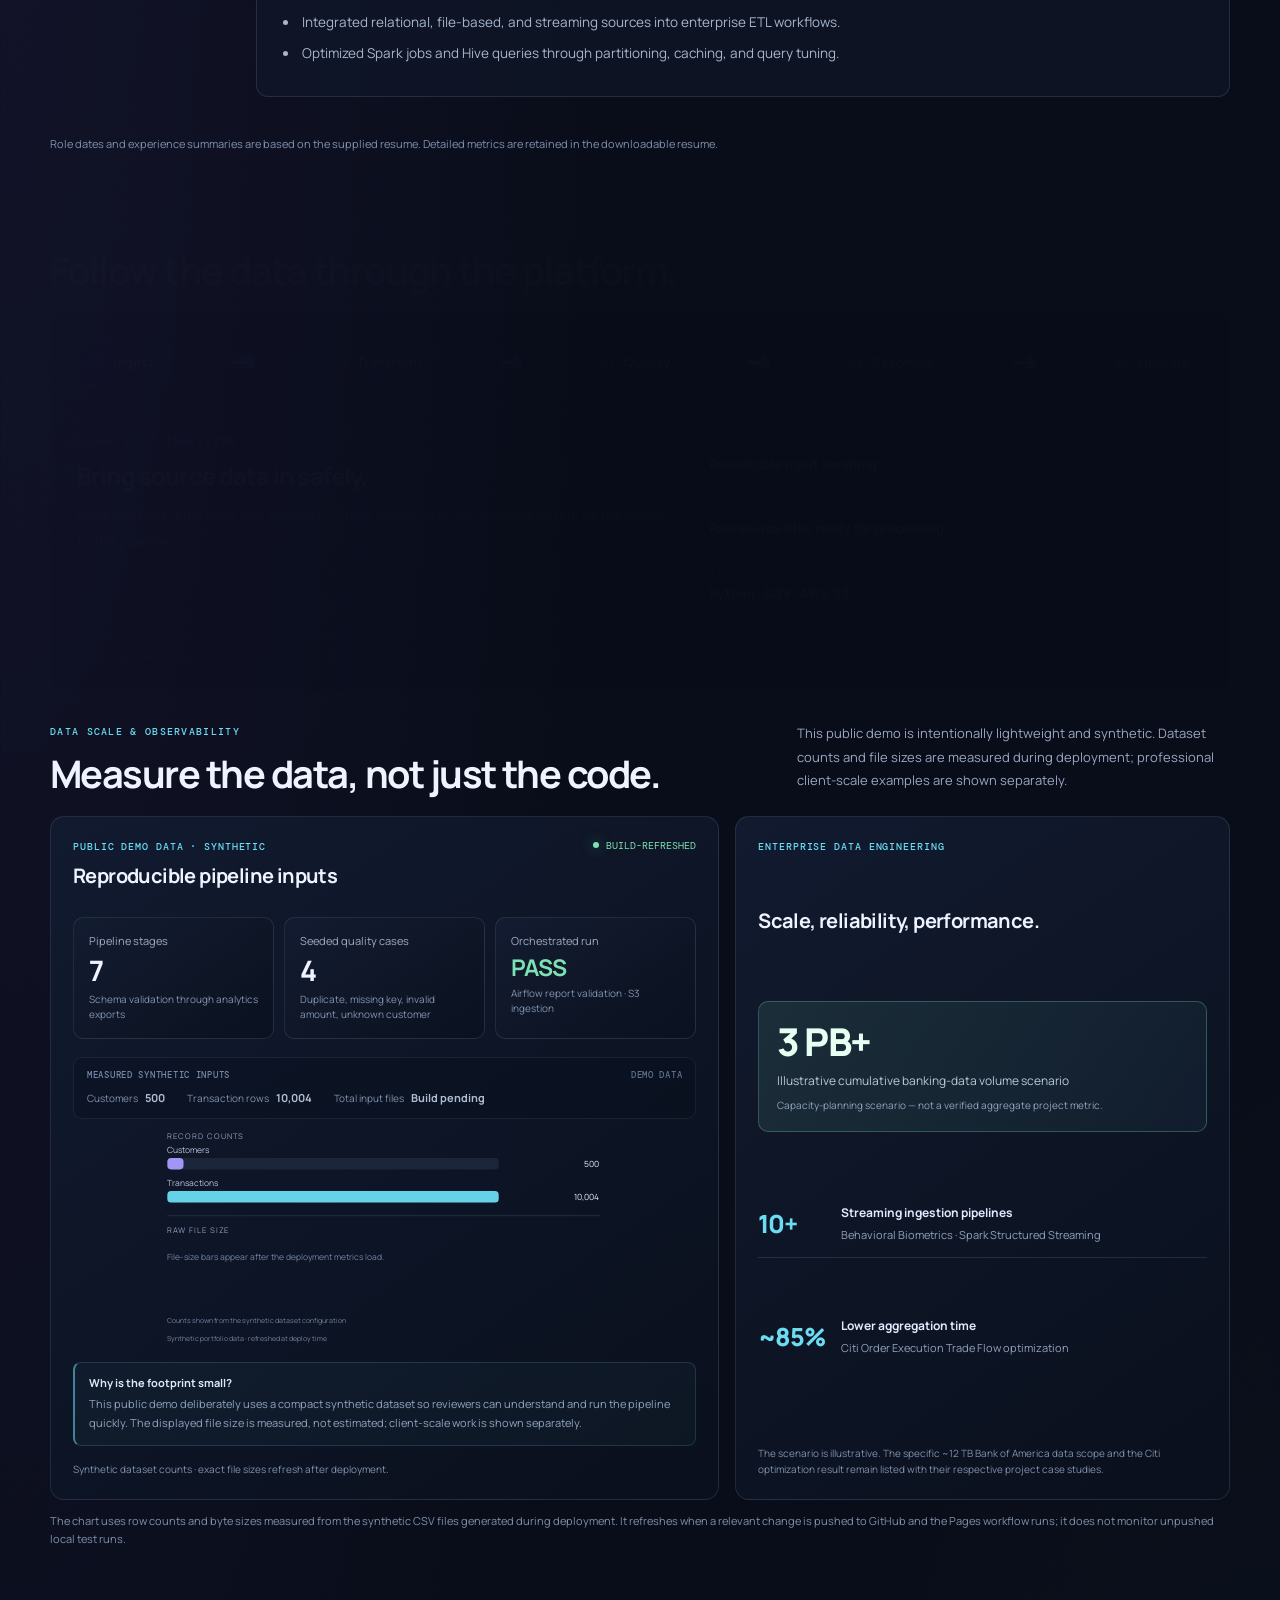
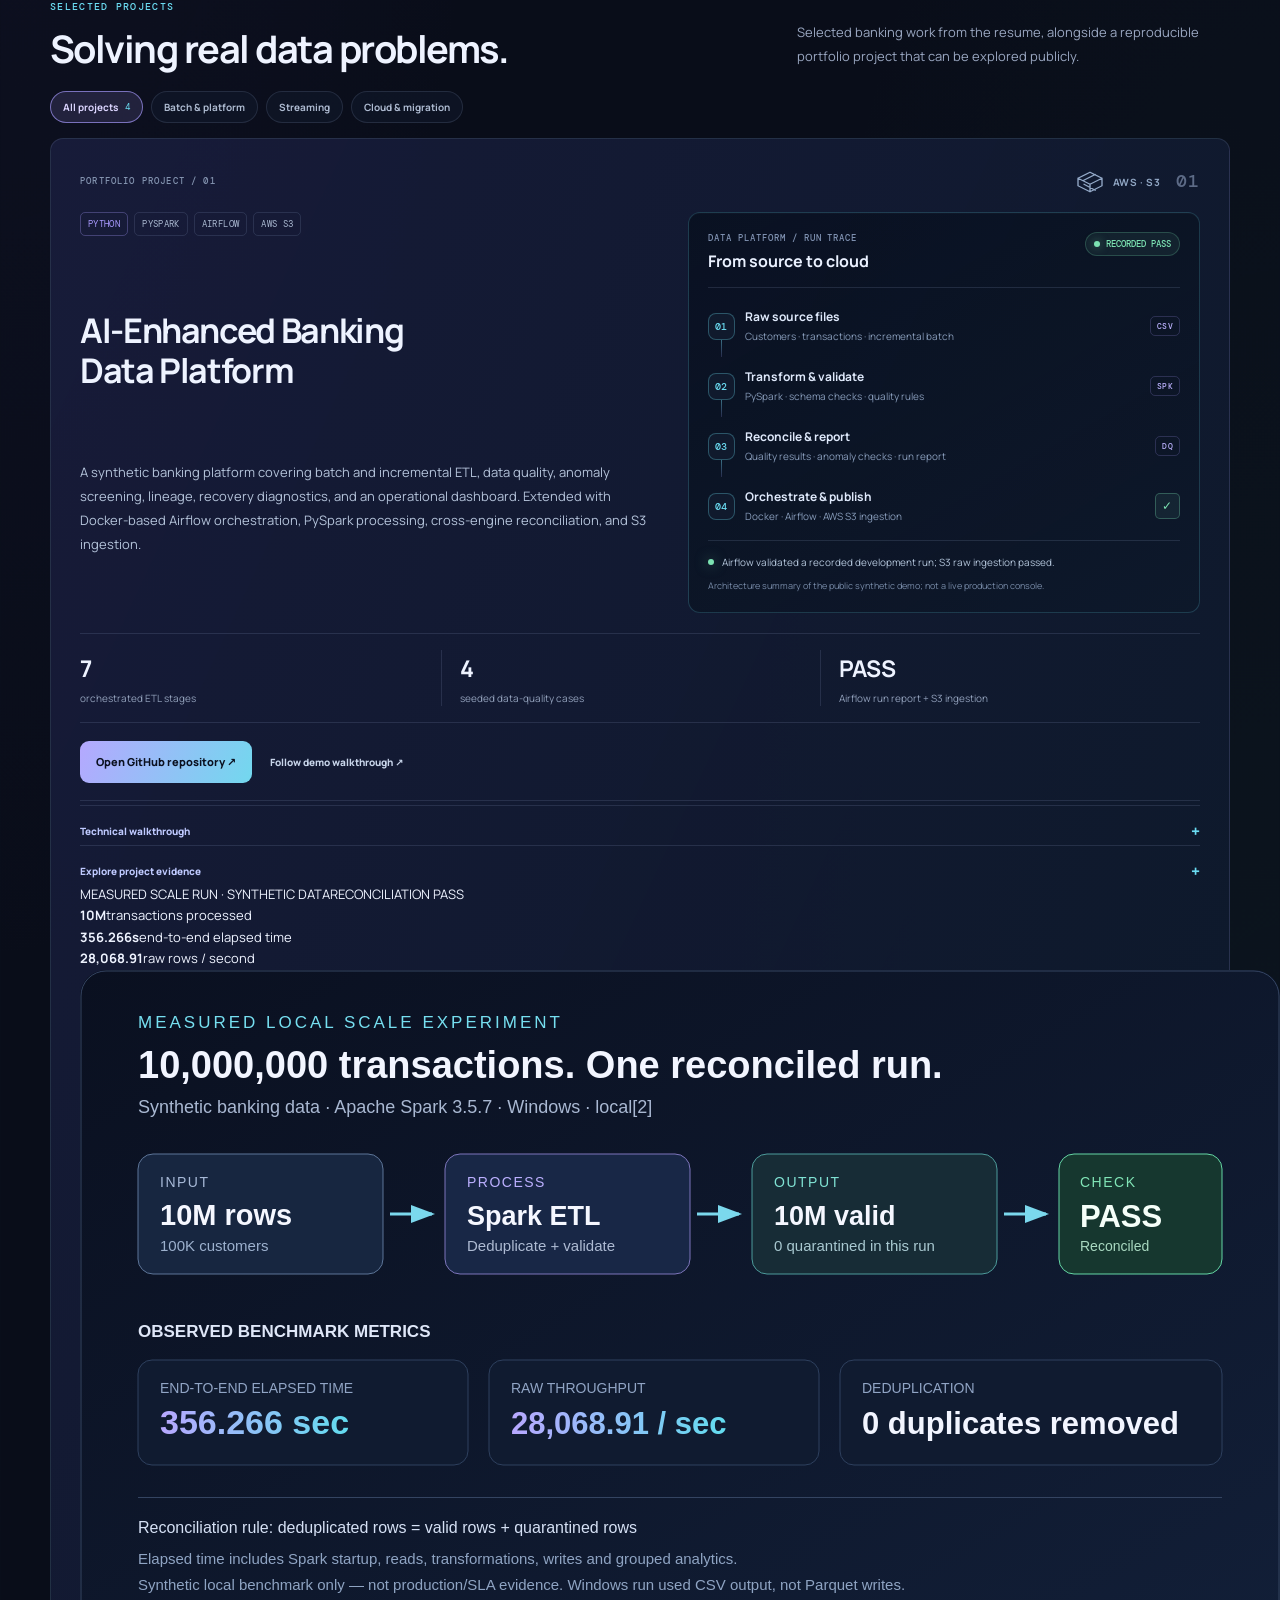
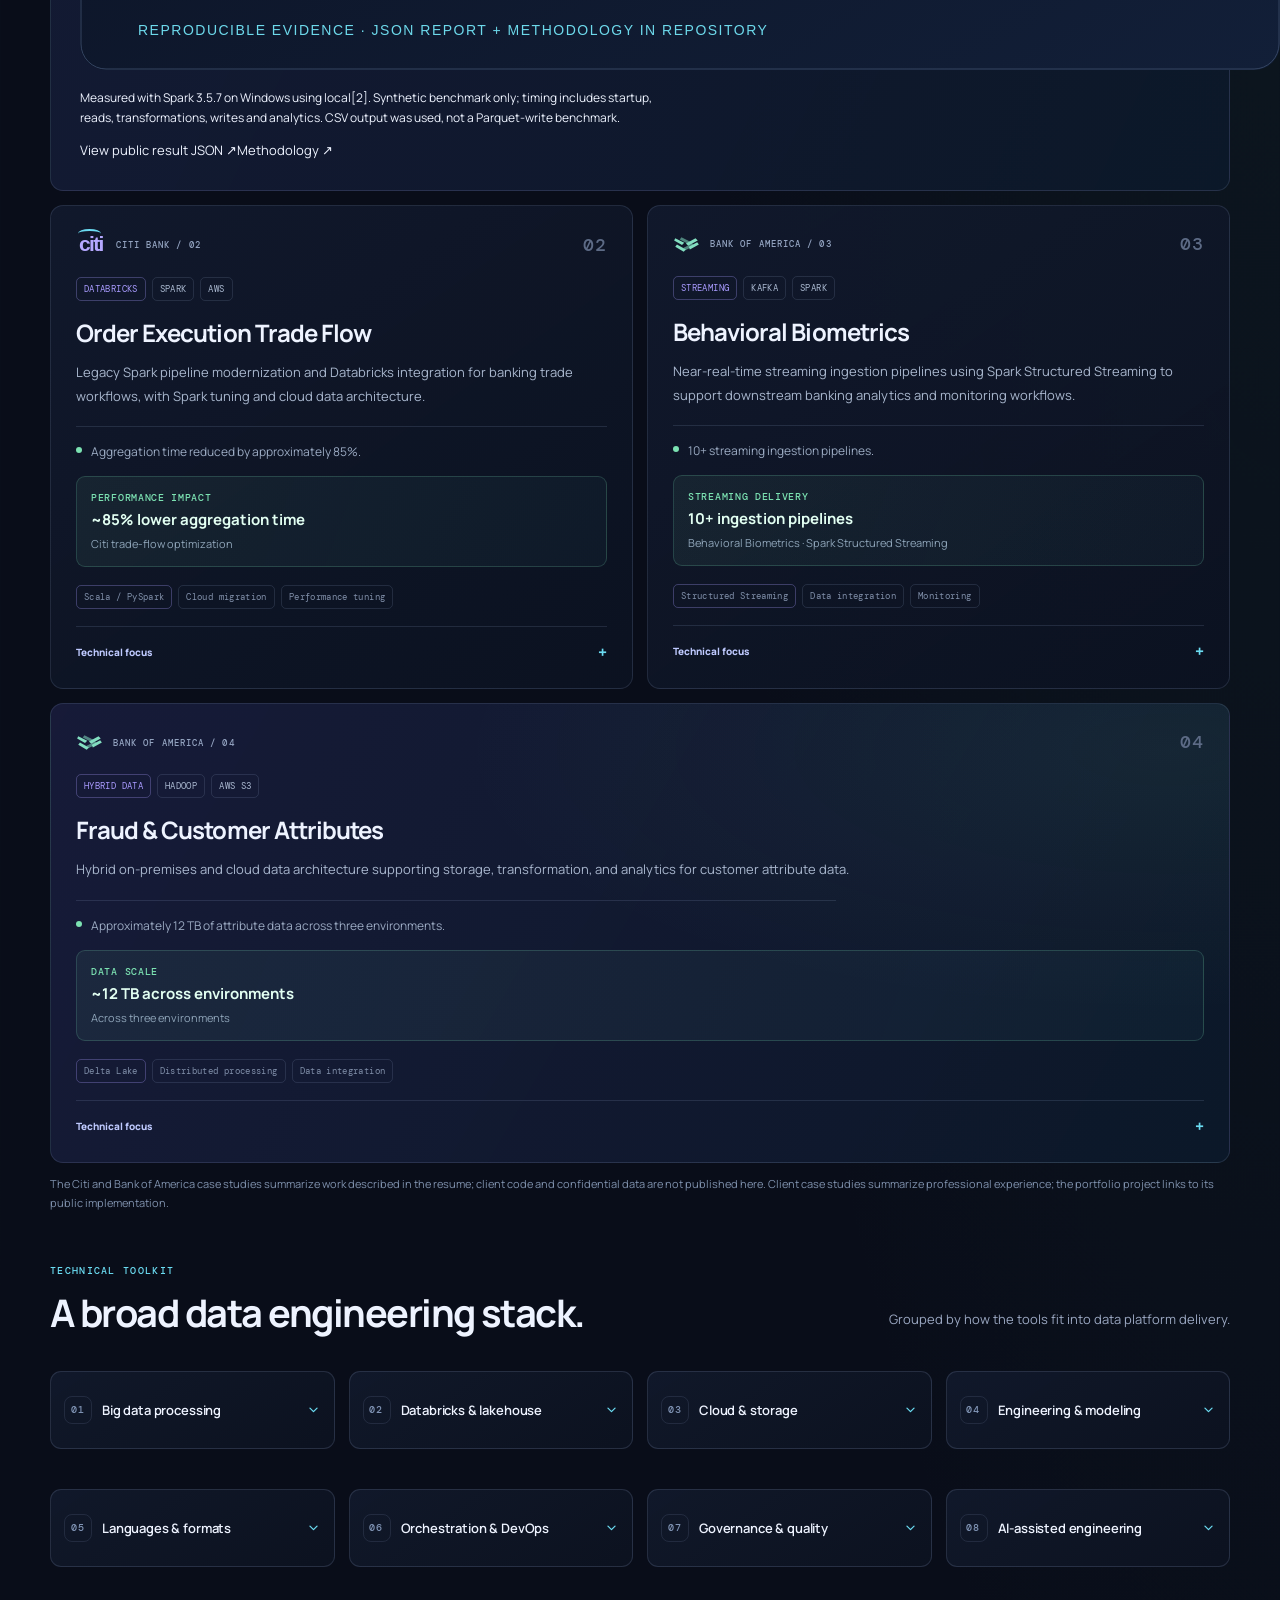
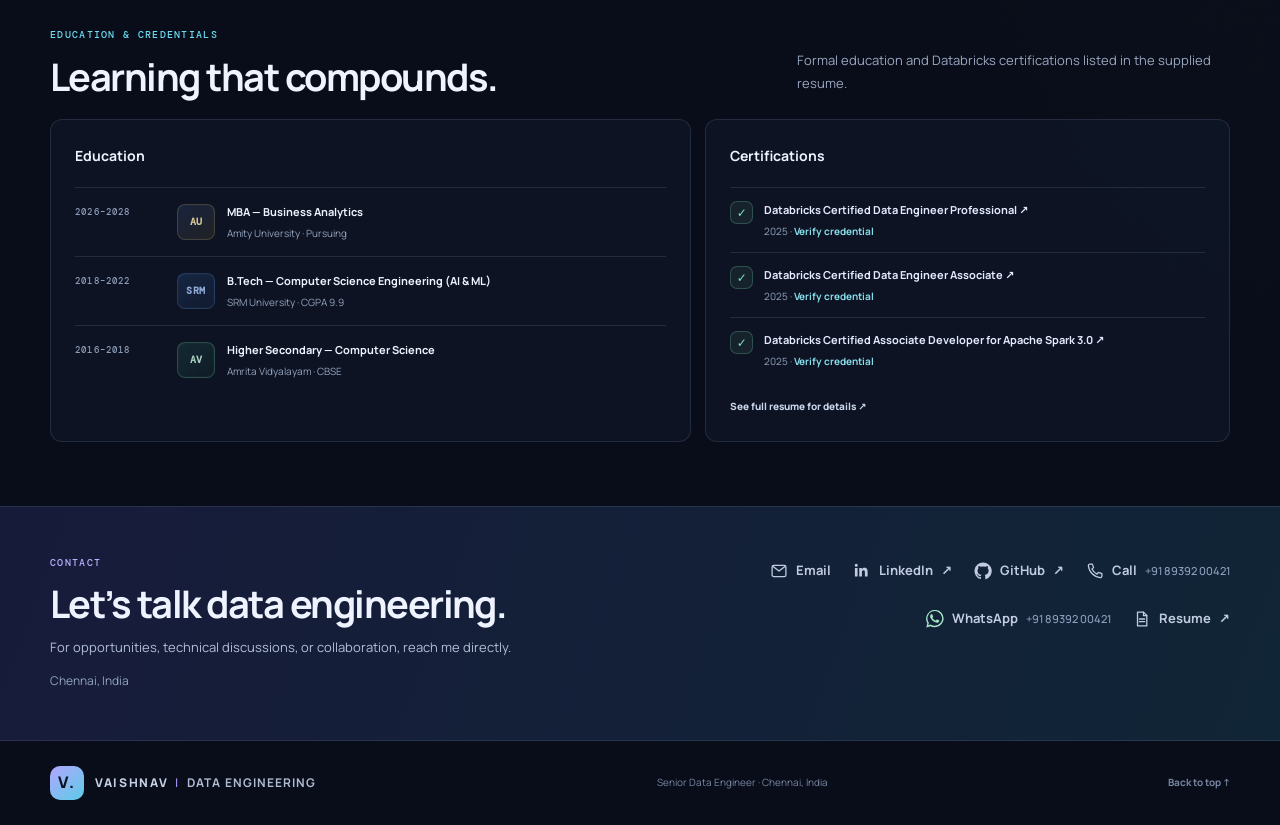
==== commit 9c18aa6e: "Point portfolio benchmark graphic to local asset" ====
--- a/portfolio-site/index.html
+++ b/portfolio-site/index.html
@@ -163,7 +163,7 @@
           <div class="scale-proof-card">
             <div class="scale-proof-top"><span>MEASURED SCALE RUN · SYNTHETIC DATA</span><span class="scale-pass">RECONCILIATION PASS</span></div>
             <div class="scale-proof-metrics"><div><strong>10M</strong><span>transactions processed</span></div><div><strong>356.266s</strong><span>end-to-end elapsed time</span></div><div><strong>28,068.91</strong><span>raw rows / second</span></div></div>
-            <img src="../docs/images/10m-spark-benchmark.svg" alt="Visual summary of the measured 10-million-transaction Spark benchmark" loading="lazy">
+            <img src="assets/10m-spark-benchmark.svg" alt="Visual summary of the measured 10-million-transaction Spark benchmark" loading="lazy">
             <p>Measured with Spark 3.5.7 on Windows using local[2]. Synthetic benchmark only; timing includes startup, reads, transformations, writes and analytics. CSV output was used, not a Parquet-write benchmark.</p>
             <div class="scale-proof-links"><a href="https://github.com/Vaishnav-K/ai-enhanced-banking-data-platform/blob/main/reports/scale-benchmark-10m-results-public.json" target="_blank" rel="noreferrer">View public result JSON ↗</a><a href="https://github.com/Vaishnav-K/ai-enhanced-banking-data-platform/blob/main/docs/scale-benchmark-10m.md" target="_blank" rel="noreferrer">Methodology ↗</a></div>
           </div><div class="project-actions featured-project-actions"><a class="button button-primary" href="https://github.com/Vaishnav-K/ai-enhanced-banking-data-platform" target="_blank" rel="noreferrer">Open GitHub repository ↗</a><a class="text-link" href="https://github.com/Vaishnav-K/ai-enhanced-banking-data-platform/blob/main/docs/demo-walkthrough.md" target="_blank" rel="noreferrer">Follow demo walkthrough ↗</a></div><details class="project-details"><summary>Technical walkthrough</summary><div><p><strong>Pipeline:</strong> synthetic CSV ingestion → PySpark batch/incremental processing → quality and anomaly checks → reconciliation → operational report.</p><p><strong>Operations:</strong> Airflow orchestration in Docker, run-status validation, recovery diagnostics, and AWS S3 raw ingestion.</p><p><strong>Evidence:</strong> inspect the repository and demo walkthrough for implementation and run artifacts.</p></div></details>
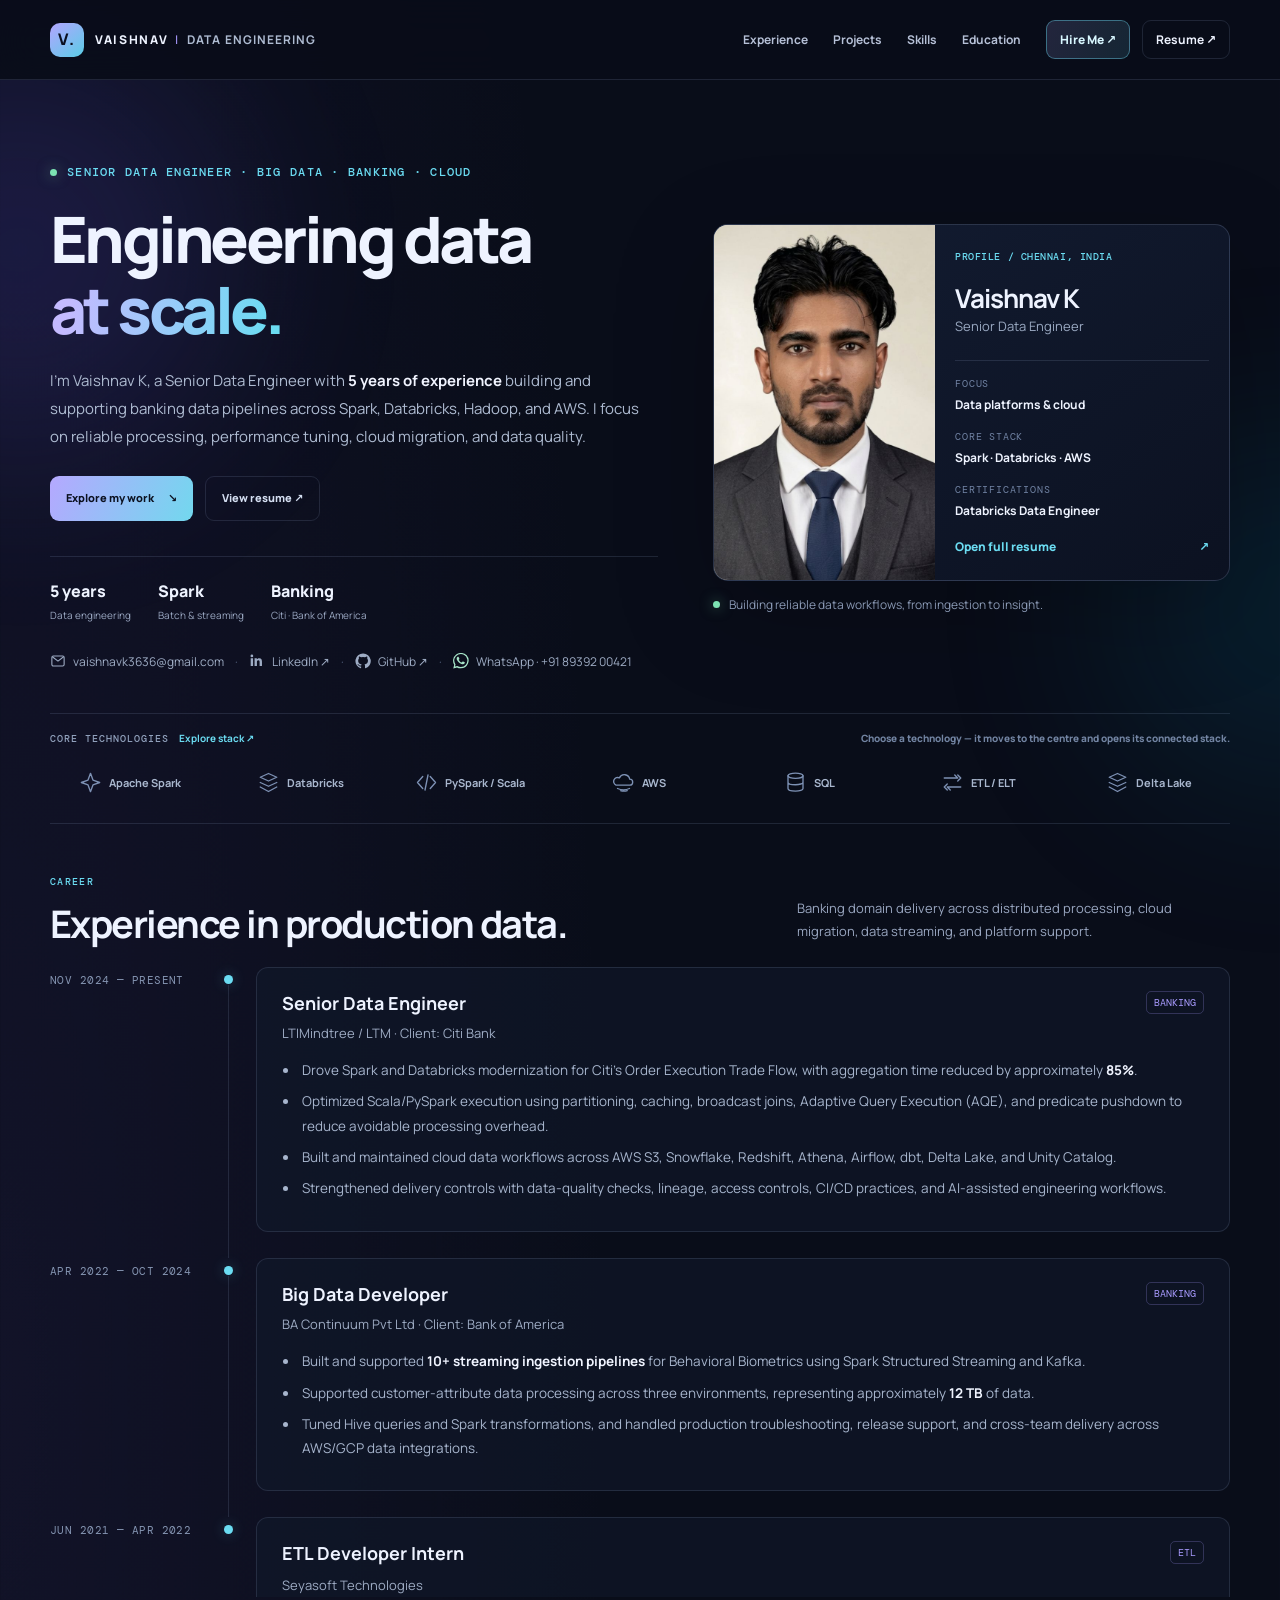
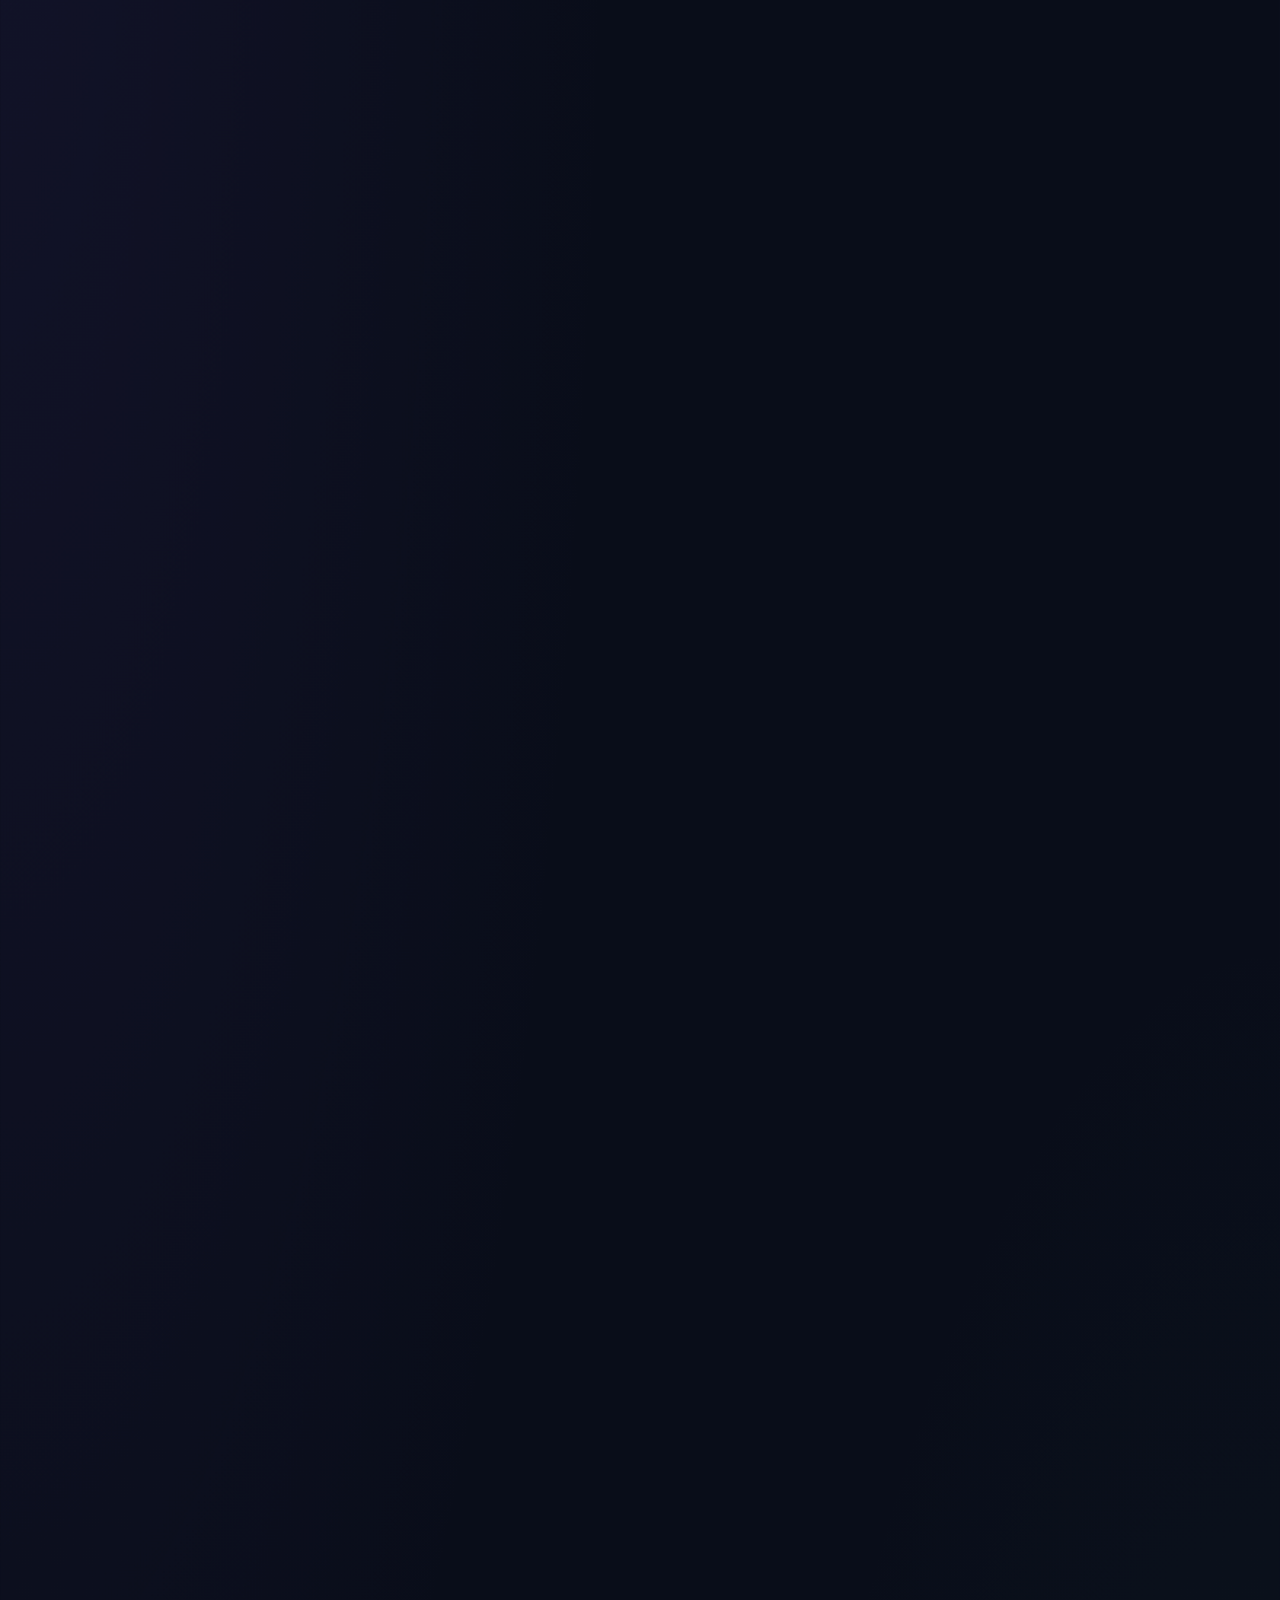
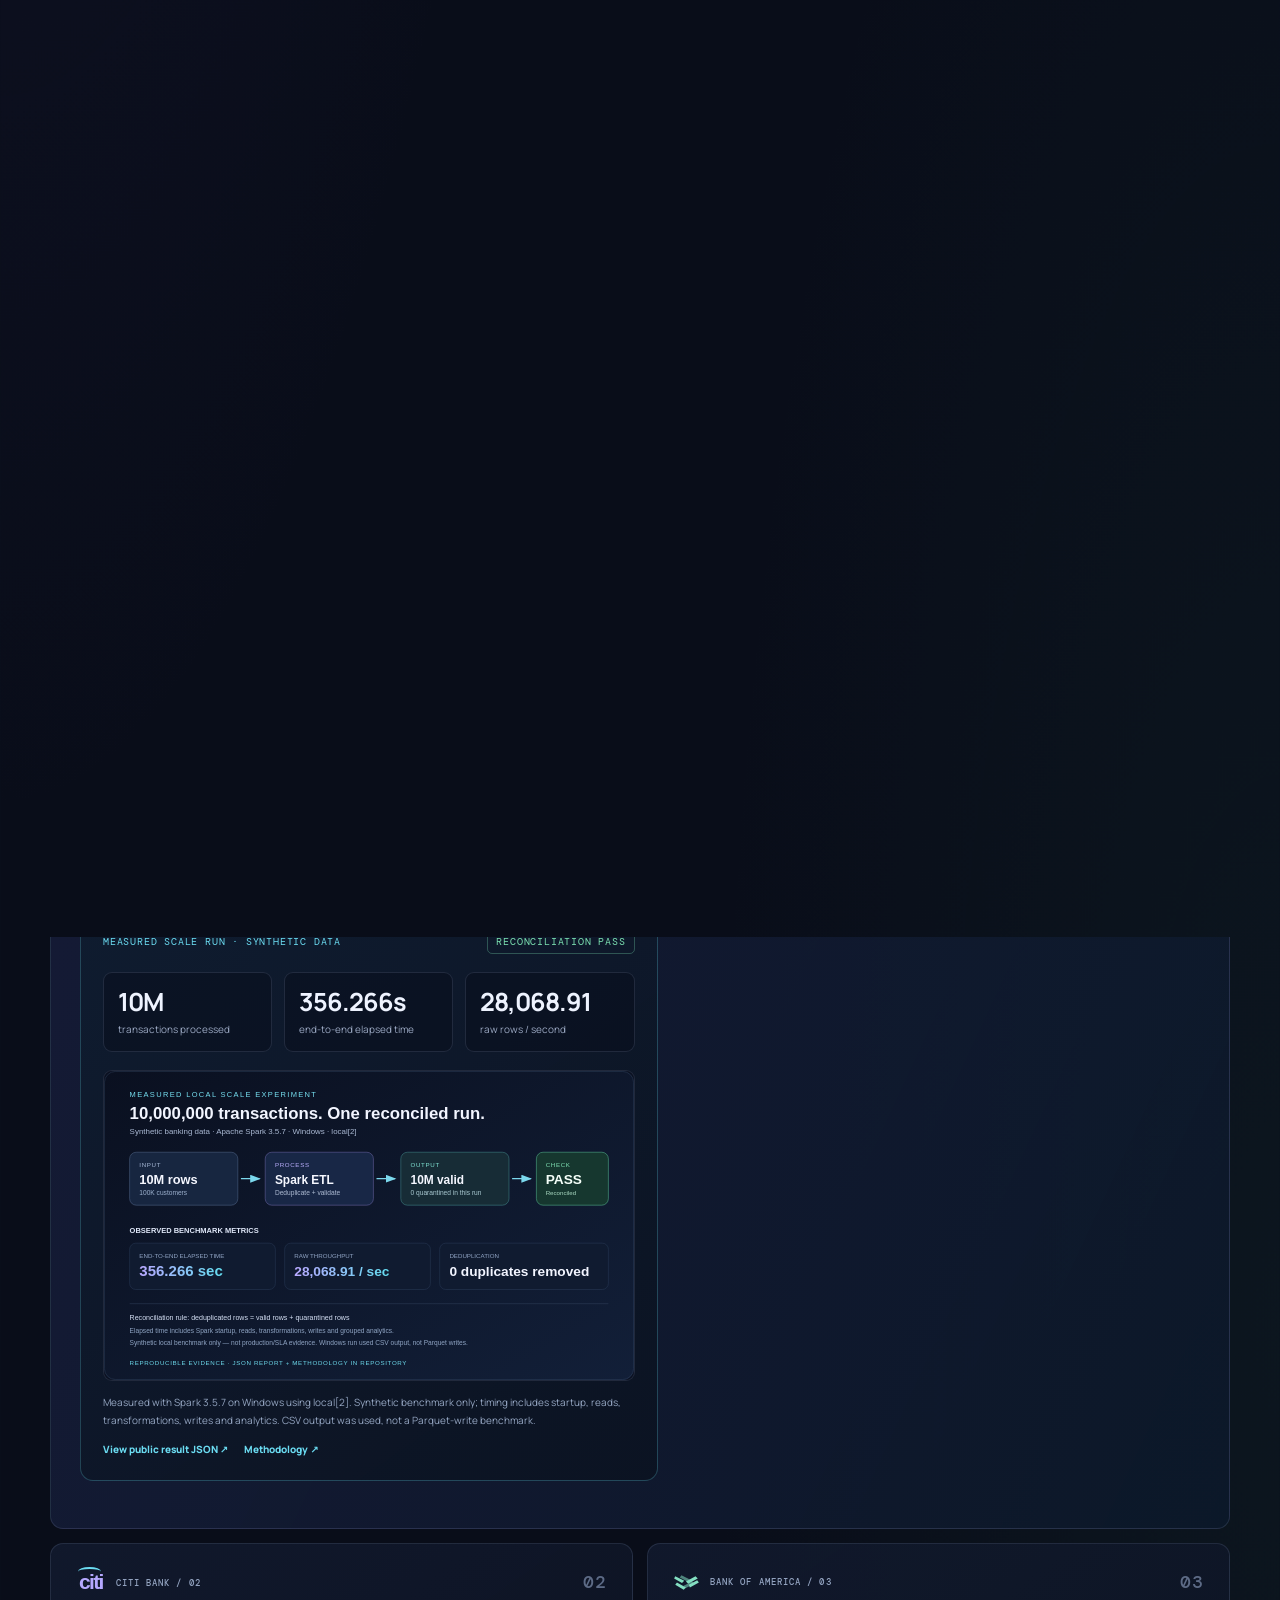
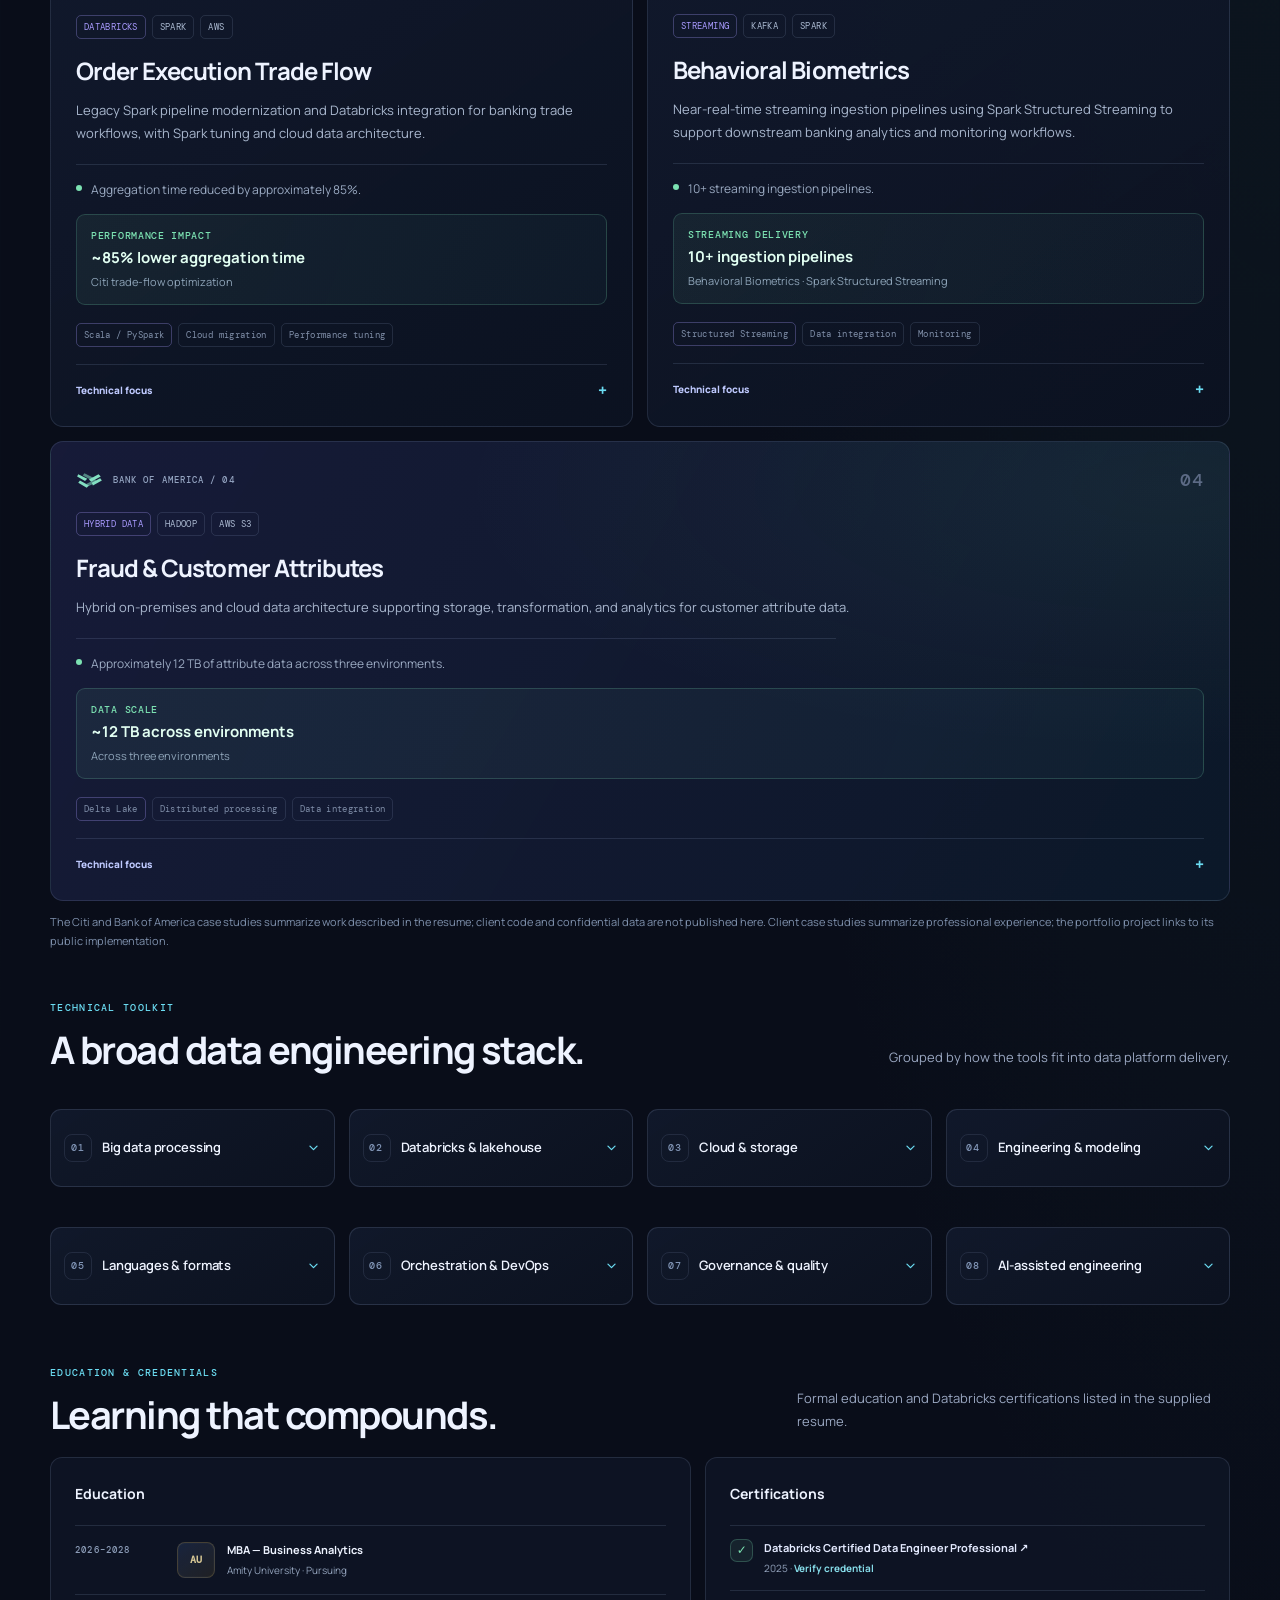
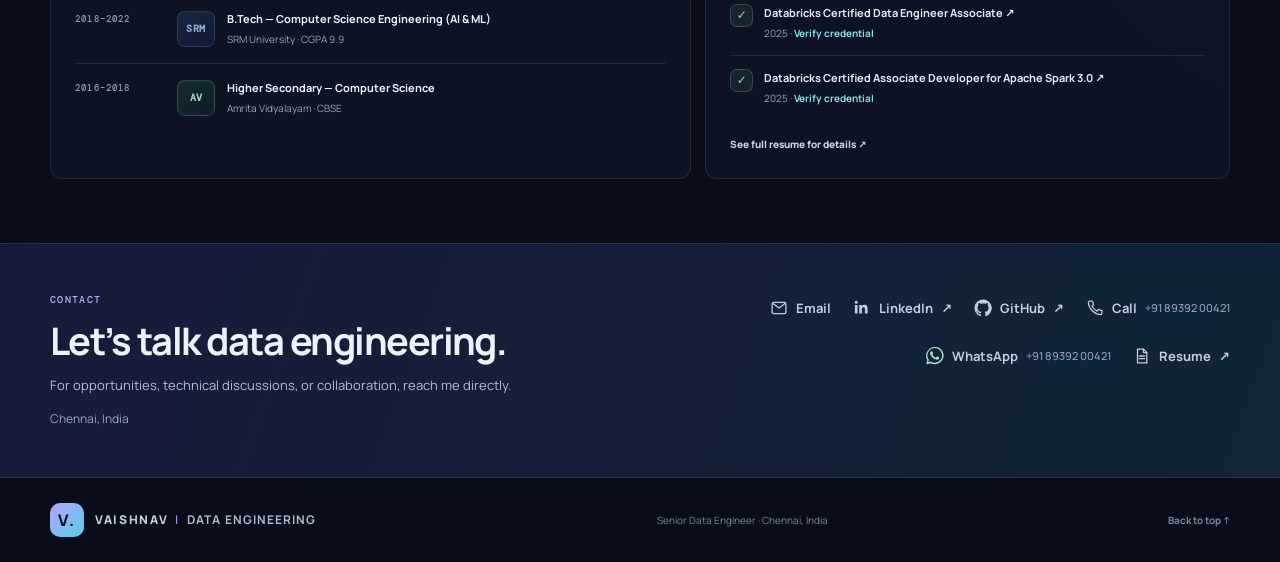
==== commit 24e72c61: "Refresh portfolio stylesheet cache version" ====
--- a/portfolio-site/index.html
+++ b/portfolio-site/index.html
@@ -6,7 +6,7 @@
   <meta name="theme-color" content="#0b1020">
   <meta name="description" content="Vaishnav K — Senior Data Engineer with 5 years of experience in Spark, Databricks, banking data platforms, AWS, and pipeline reliability.">
   <title>Vaishnav K | Senior Data Engineer</title>
-  <link rel="stylesheet" href="styles.css?v=20261022-skill-overlay-2">
+  <link rel="stylesheet" href="styles.css?v=20261029-scale-proof-1">
 </head>
 <body>
   <div class="ambient ambient-one"></div><div class="ambient ambient-two"></div>
--- a/portfolio-site/styles.css
+++ b/portfolio-site/styles.css
@@ -857,3 +857,18 @@
     transform: none !important;
   }
 }
+
+
+/* Measured 10-million-transaction benchmark showcase */
+.scale-proof-card{margin:22px 0 18px;padding:22px;border:1px solid rgba(107,220,242,.24);border-radius:13px;background:linear-gradient(145deg,rgba(15,29,48,.92),rgba(12,19,34,.95));}
+.scale-proof-top{display:flex;justify-content:space-between;align-items:center;gap:12px;flex-wrap:wrap;font:10px 'DM Mono',monospace;letter-spacing:.08em;color:var(--cyan);}
+.scale-pass{padding:5px 8px;border:1px solid rgba(124,226,178,.3);border-radius:5px;color:var(--green);}
+.scale-proof-metrics{display:grid;grid-template-columns:repeat(3,minmax(0,1fr));gap:12px;margin:18px 0;}
+.scale-proof-metrics>div{display:flex;flex-direction:column;gap:4px;padding:14px;border:1px solid var(--line);border-radius:9px;background:rgba(7,13,26,.45);min-width:0;}
+.scale-proof-metrics strong{font-size:clamp(16px,2.4vw,25px);line-height:1.2;letter-spacing:-.04em;color:#eef3ff;overflow-wrap:anywhere;}
+.scale-proof-metrics span{font-size:10px;color:var(--muted);}
+.scale-proof-card img{display:block;width:100%;height:auto;border:1px solid var(--line);border-radius:9px;background:#0a1020;}
+.scale-proof-card>p{font-size:10px;line-height:1.8;color:#95a6c2;margin:12px 0;}
+.scale-proof-links{display:flex;gap:16px;flex-wrap:wrap;font-size:10px;font-weight:800;color:var(--cyan);}
+.scale-proof-links a:hover{color:#fff;}
+@media(max-width:600px){.scale-proof-card{padding:14px}.scale-proof-metrics{grid-template-columns:1fr;gap:8px}.scale-proof-metrics>div{padding:11px}.scale-proof-top{font-size:9px}.scale-proof-links{gap:12px}}
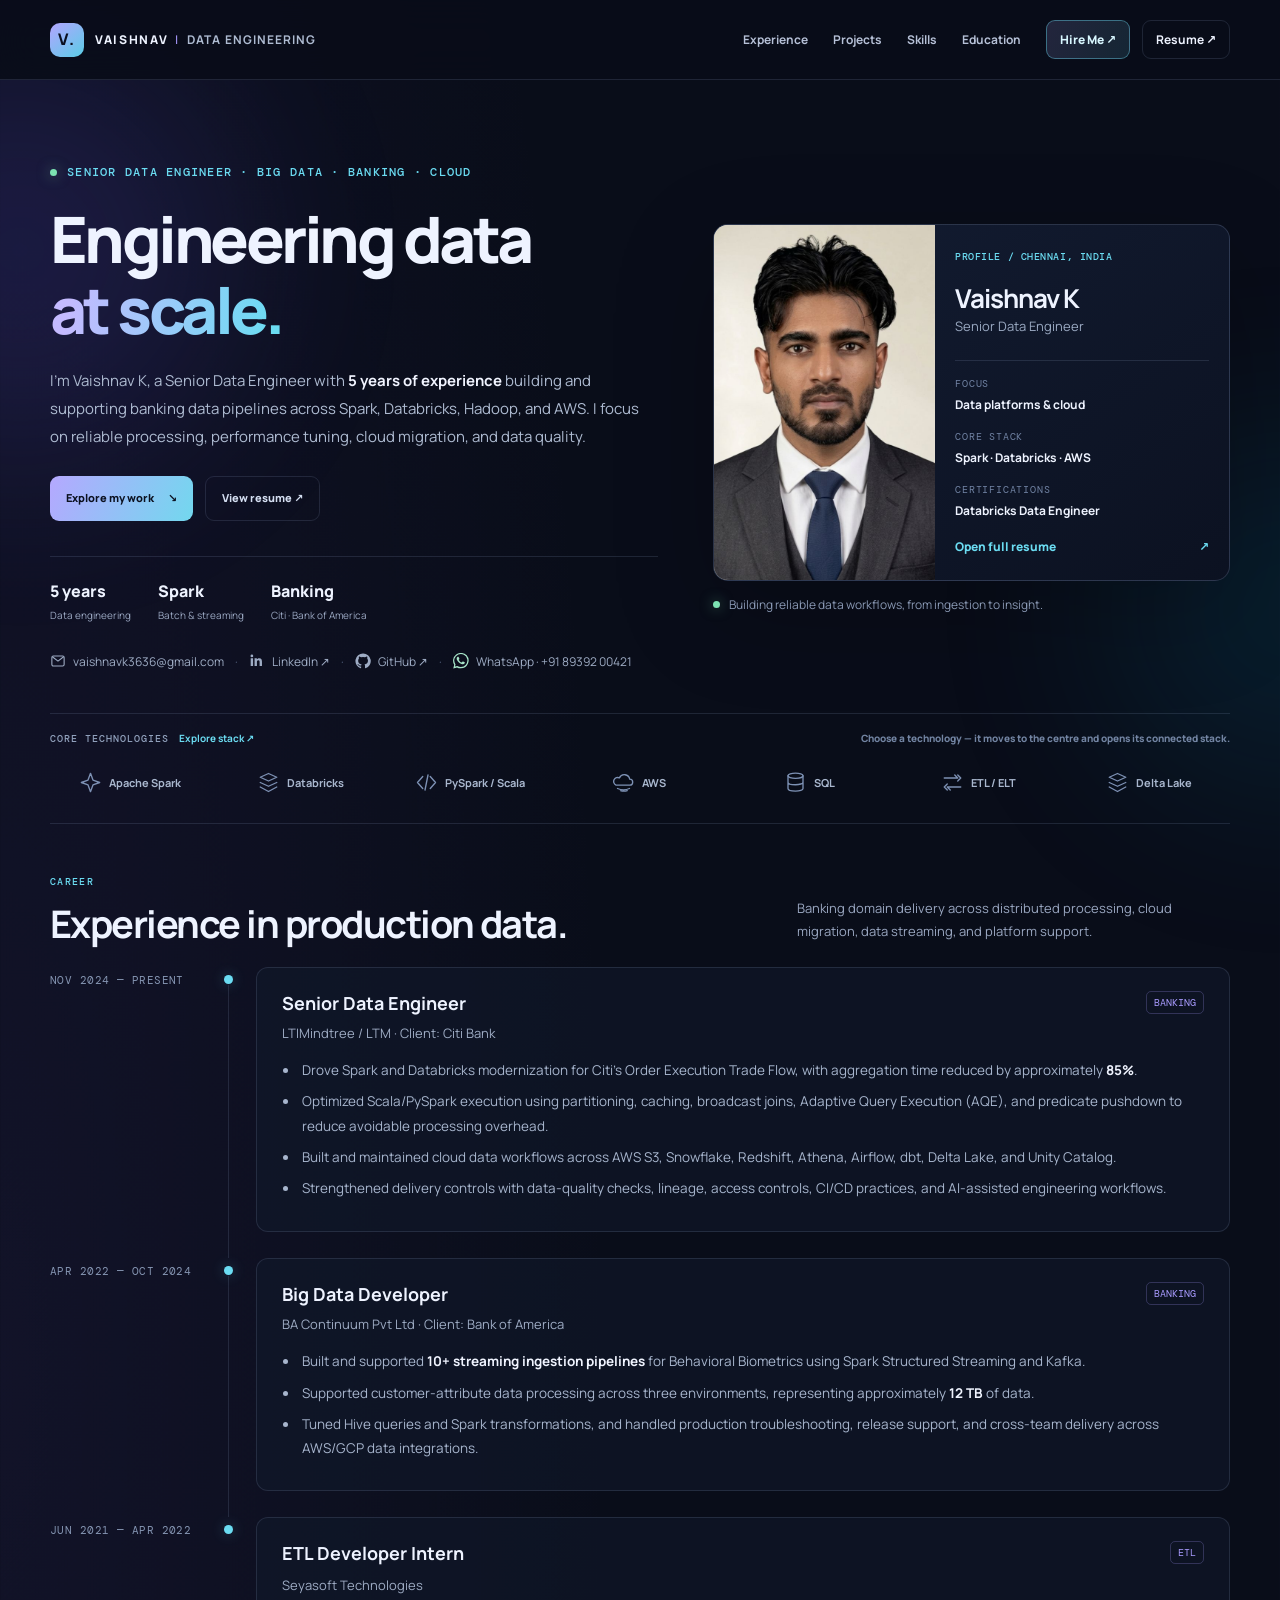
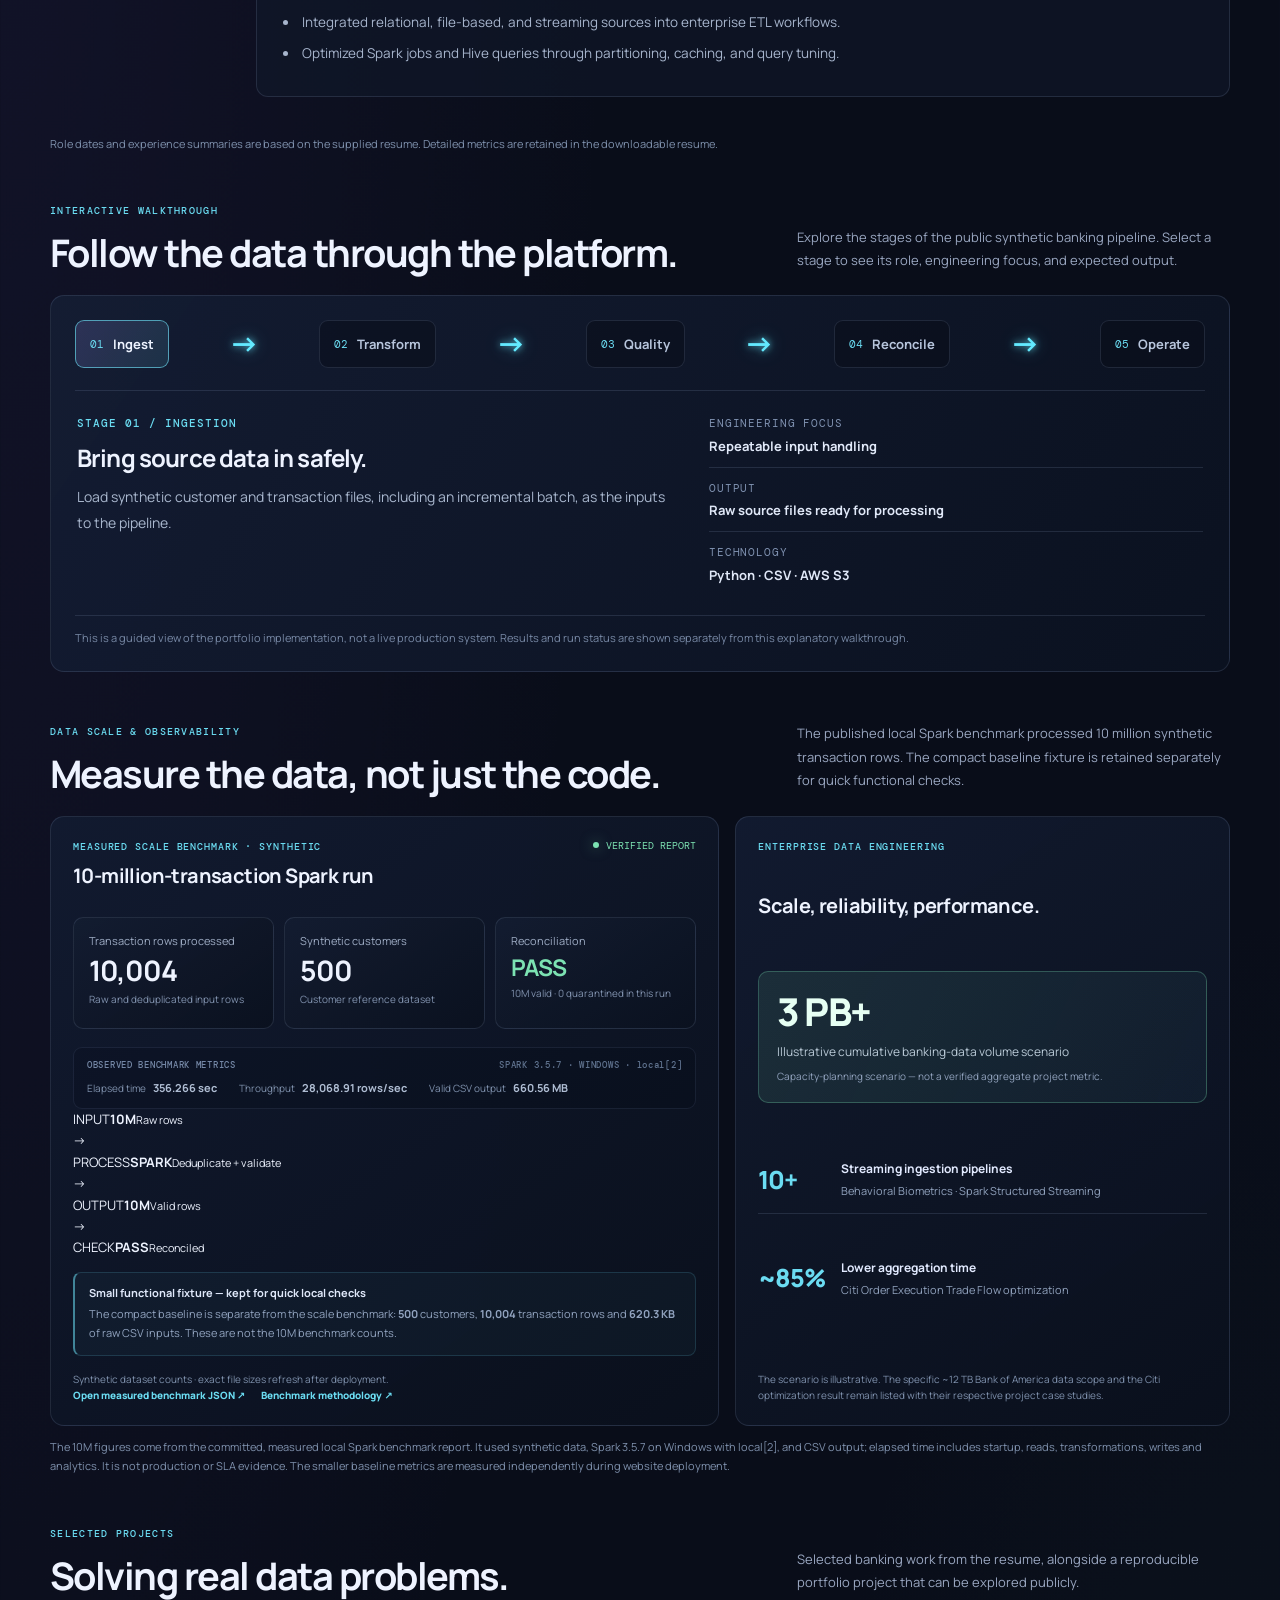
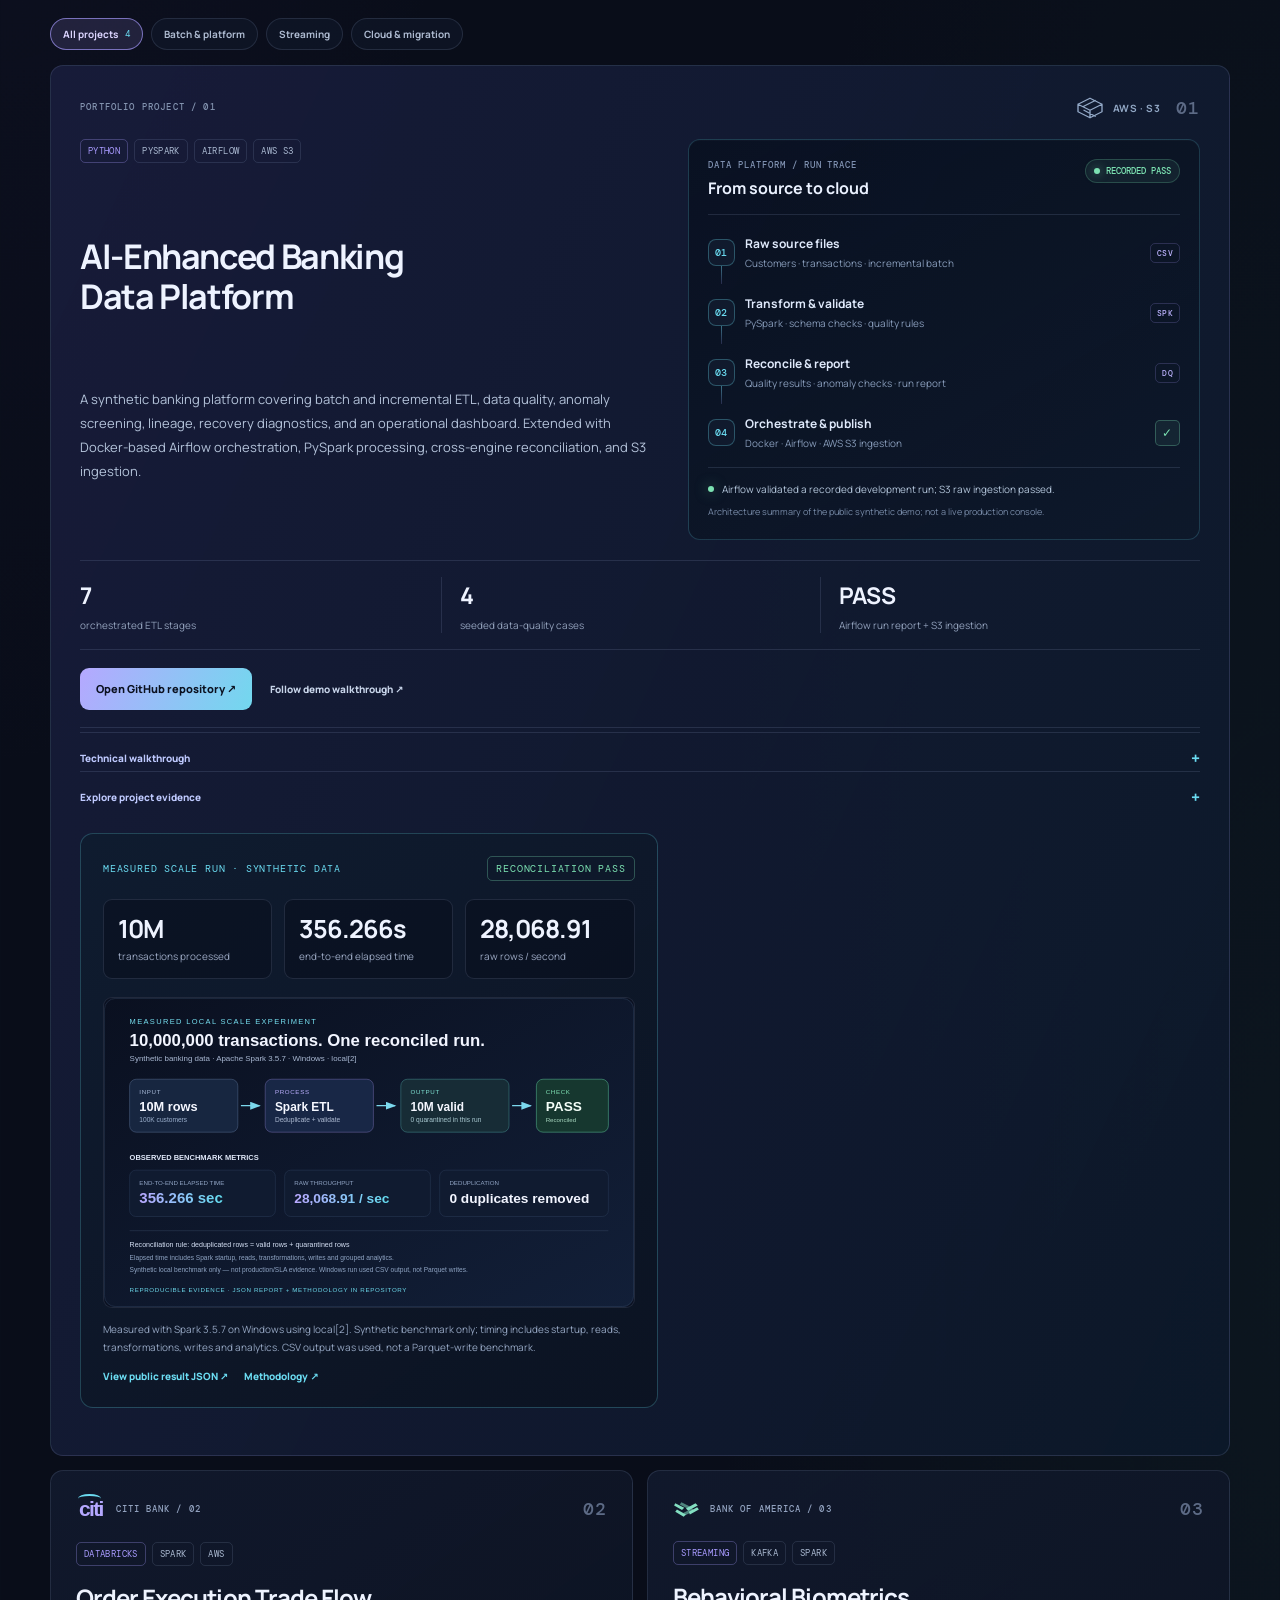
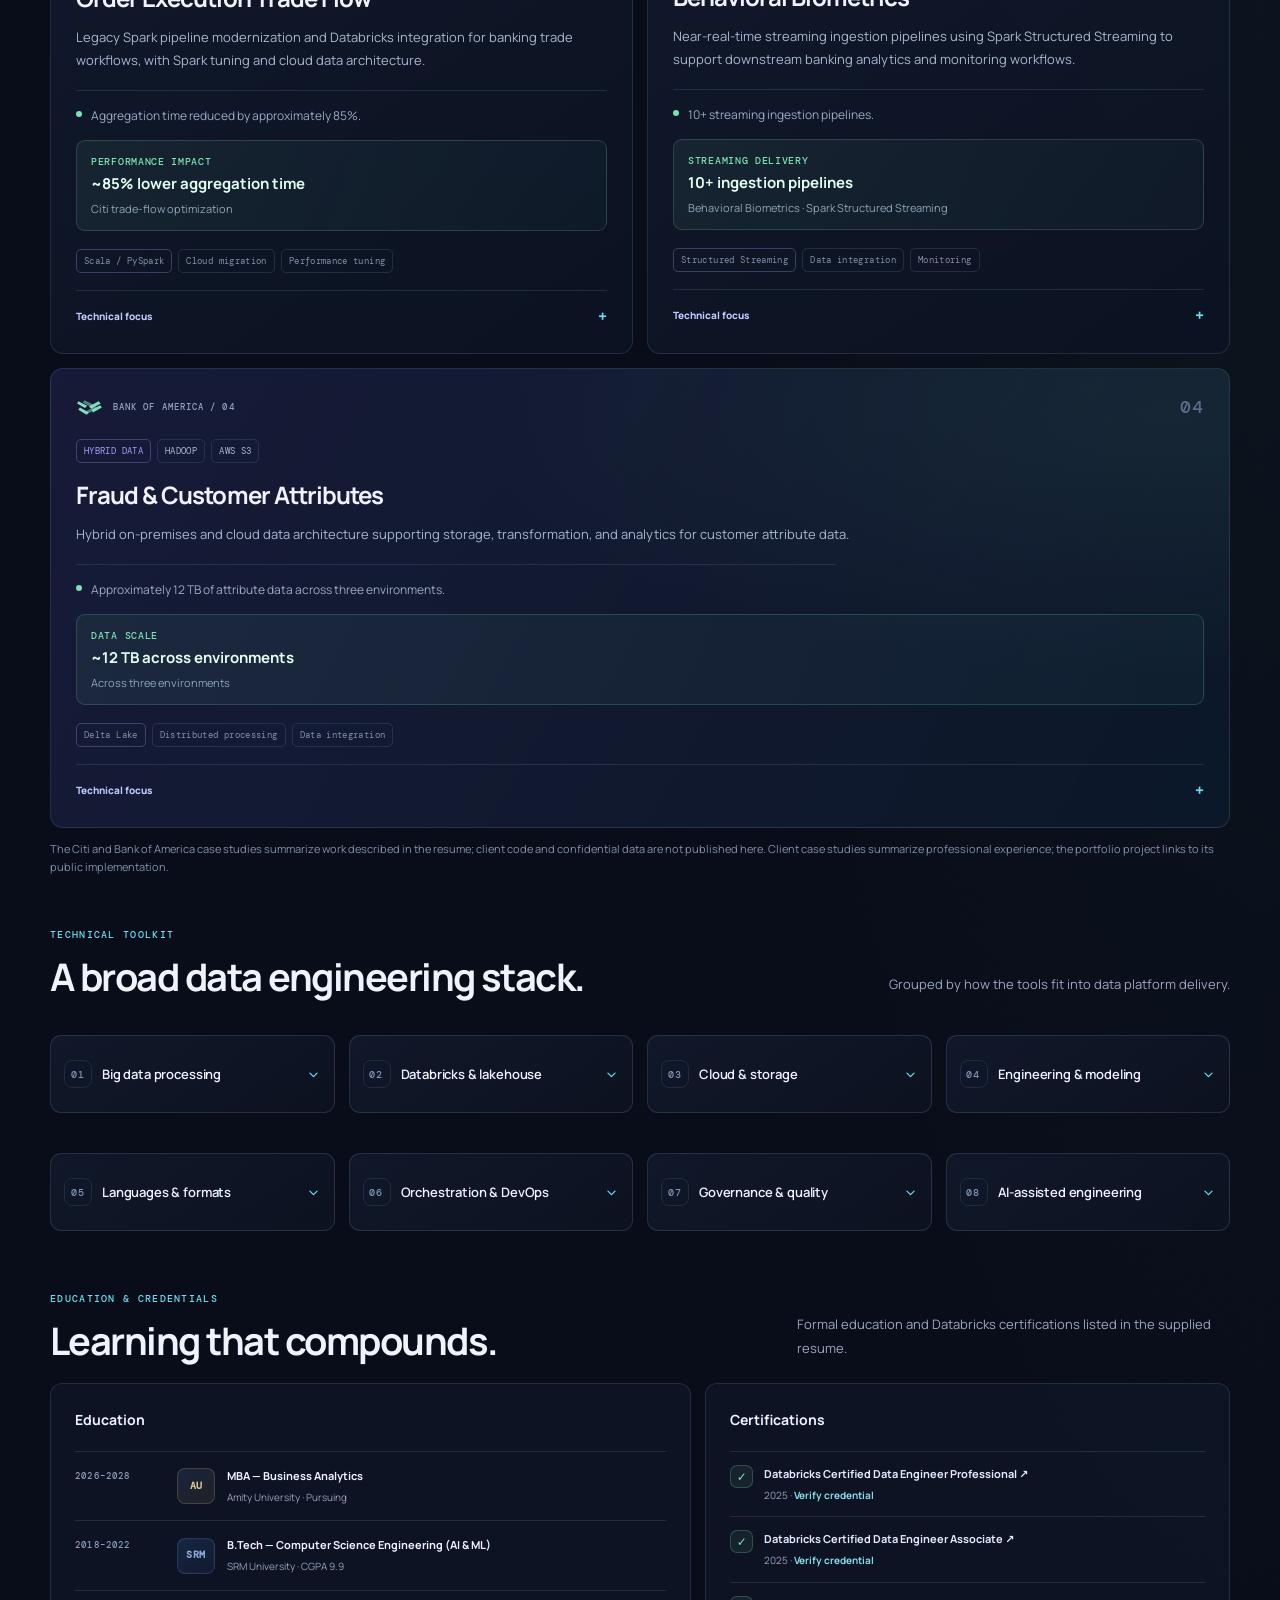
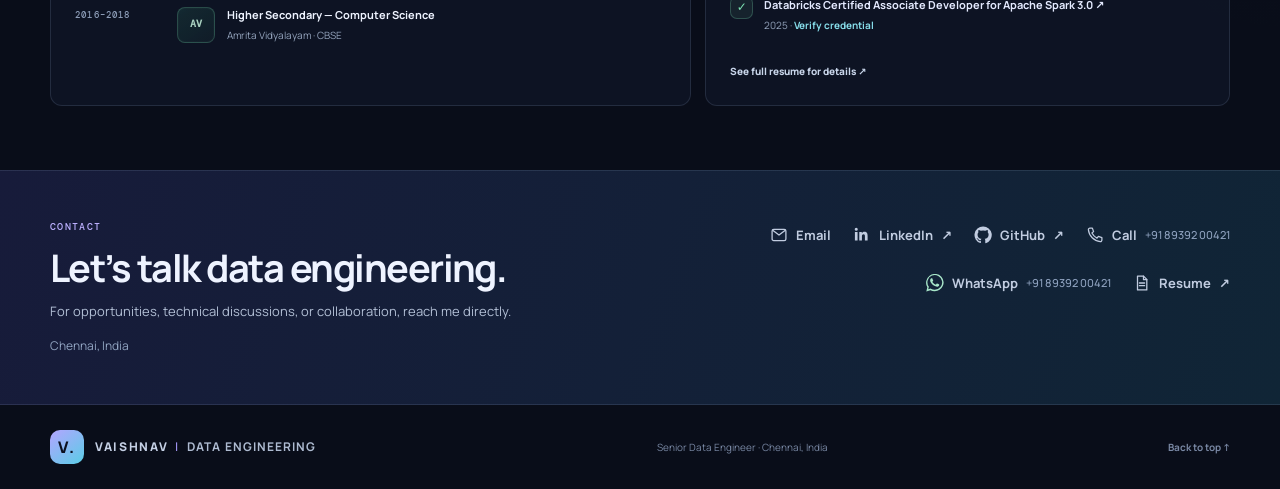
==== commit 5b64139d: "Lead portfolio scale dashboard with measured 10M benchmark" ====
--- a/portfolio-site/index.html
+++ b/portfolio-site/index.html
@@ -6,7 +6,7 @@
   <meta name="theme-color" content="#0b1020">
   <meta name="description" content="Vaishnav K — Senior Data Engineer with 5 years of experience in Spark, Databricks, banking data platforms, AWS, and pipeline reliability.">
   <title>Vaishnav K | Senior Data Engineer</title>
-  <link rel="stylesheet" href="styles.css?v=20261029-scale-proof-1">
+  <link rel="stylesheet" href="styles.css?v=20261101-10m-primary">
 </head>
 <body>
   <div class="ambient ambient-one"></div><div class="ambient ambient-two"></div>
@@ -106,25 +106,35 @@
     </section>
 
     <section class="section-wrap section-block" id="scale">
-      <div class="section-heading"><div><div class="eyebrow">DATA SCALE & OBSERVABILITY</div><h2>Measure the data, not just the code.</h2></div><p>This public demo is intentionally lightweight and synthetic. Dataset counts and file sizes are measured during deployment; professional client-scale examples are shown separately.</p></div>
+      <div class="section-heading"><div><div class="eyebrow">DATA SCALE & OBSERVABILITY</div><h2>Measure the data, not just the code.</h2></div><p>The published local Spark benchmark processed 10 million synthetic transaction rows. The compact baseline fixture is retained separately for quick functional checks.</p></div>
       <div class="scale-grid">
         <div class="scale-panel">
-          <div class="scale-panel-heading"><div><span class="scale-kicker">PUBLIC DEMO DATA · SYNTHETIC</span><h3>Reproducible pipeline inputs</h3></div><span class="scale-live"><span class="status-dot"></span> BUILD-REFRESHED</span></div>
+          <div class="scale-panel-heading"><div><span class="scale-kicker">MEASURED SCALE BENCHMARK · SYNTHETIC</span><h3>10-million-transaction Spark run</h3></div><span class="scale-live"><span class="status-dot"></span> VERIFIED REPORT</span></div>
           <div class="dataset-kpis dataset-quality-kpis">
-            <div><span>Pipeline stages</span><strong>7</strong><small>Schema validation through analytics exports</small></div>
-            <div><span>Seeded quality cases</span><strong>4</strong><small>Duplicate, missing key, invalid amount, unknown customer</small></div>
-            <div><span>Orchestrated run</span><strong class="metric-pass">PASS</strong><small>Airflow report validation · S3 ingestion</small></div>
-          </div>
-          <div class="dataset-input-snapshot">
-            <div class="dataset-inputs-heading"><span>MEASURED SYNTHETIC INPUTS</span><span>DEMO DATA</span></div>
+            <div><span>Transaction rows processed</span><strong id="metric-transactions">10,000,000</strong><small>Raw and deduplicated input rows</small></div>
+            <div><span>Synthetic customers</span><strong id="metric-customers">100,000</strong><small>Customer reference dataset</small></div>
+            <div><span>Reconciliation</span><strong class="metric-pass" id="metric-status">PASS</strong><small>10M valid · 0 quarantined in this run</small></div>
+          </div>
+          <div class="dataset-input-snapshot benchmark-run-snapshot">
+            <div class="dataset-inputs-heading"><span>OBSERVED BENCHMARK METRICS</span><span>SPARK 3.5.7 · WINDOWS · local[2]</span></div>
             <div class="dataset-inputs-values">
-              <div><span>Customers</span><strong id="metric-customers">Loading…</strong></div>
-              <div><span>Transaction rows</span><strong id="metric-transactions">Loading…</strong></div>
-              <div><span>Total input files</span><strong id="metric-footprint">Loading…</strong></div>
+              <div><span>Elapsed time</span><strong id="metric-runtime">356.266 sec</strong></div>
+              <div><span>Throughput</span><strong id="metric-throughput">28,068.91 rows/sec</strong></div>
+              <div><span>Valid CSV output</span><strong id="metric-output-size">660.56 MB</strong></div>
             </div>
           </div>
-          <div class="chart-wrap"><svg id="dataset-chart" viewBox="0 0 600 220" role="img" aria-label="Bar chart comparing generated customer and transaction row counts and file sizes"><text x="24" y="30" fill="#9aa7c1" font-size="12">Loading dataset metrics…</text></svg></div>
-          <div class="demo-size-note"><strong>Why is the footprint small?</strong><p>This public demo deliberately uses a compact synthetic dataset so reviewers can understand and run the pipeline quickly. The displayed file size is measured, not estimated; client-scale work is shown separately.</p></div><p class="scale-caption" id="metric-updated">Metrics are loaded from the latest deployed build.</p>
+          <div class="benchmark-flow" aria-label="Ten million transaction benchmark flow">
+            <div class="benchmark-flow-node"><span>INPUT</span><strong>10M</strong><small>Raw rows</small></div>
+            <span class="benchmark-flow-arrow" aria-hidden="true">→</span>
+            <div class="benchmark-flow-node"><span>PROCESS</span><strong>SPARK</strong><small>Deduplicate + validate</small></div>
+            <span class="benchmark-flow-arrow" aria-hidden="true">→</span>
+            <div class="benchmark-flow-node"><span>OUTPUT</span><strong>10M</strong><small>Valid rows</small></div>
+            <span class="benchmark-flow-arrow" aria-hidden="true">→</span>
+            <div class="benchmark-flow-node benchmark-flow-pass"><span>CHECK</span><strong>PASS</strong><small>Reconciled</small></div>
+          </div>
+          <div class="demo-size-note"><strong>Small functional fixture — kept for quick local checks</strong><p>The compact baseline is separate from the scale benchmark: <strong id="baseline-customers">500</strong> customers, <strong id="baseline-transactions">10,004</strong> transaction rows and <strong id="baseline-footprint">620.3 KB</strong> of raw CSV inputs. These are not the 10M benchmark counts.</p></div>
+          <p class="scale-caption" id="metric-updated">Metrics are read from the committed benchmark evidence and the deployment-generated baseline fixture report.</p>
+          <div class="scale-proof-links"><a href="https://github.com/Vaishnav-K/ai-enhanced-banking-data-platform/blob/main/reports/scale-benchmark-10m-results-public.json" target="_blank" rel="noreferrer">Open measured benchmark JSON ↗</a><a href="https://github.com/Vaishnav-K/ai-enhanced-banking-data-platform/blob/main/docs/scale-benchmark-10m.md" target="_blank" rel="noreferrer">Benchmark methodology ↗</a></div>
         </div>
         <div class="scale-panel scale-context">
           <span class="scale-kicker">ENTERPRISE DATA ENGINEERING</span>
@@ -135,7 +145,7 @@
           <p class="scale-caption">The scenario is illustrative. The specific ~12 TB Bank of America data scope and the Citi optimization result remain listed with their respective project case studies.</p>
         </div>
       </div>
-      <p class="source-note">The chart uses row counts and byte sizes measured from the synthetic CSV files generated during deployment. It refreshes when a relevant change is pushed to GitHub and the Pages workflow runs; it does not monitor unpushed local test runs.</p>
+      <p class="source-note">The 10M figures come from the committed, measured local Spark benchmark report. It used synthetic data, Spark 3.5.7 on Windows with local[2], and CSV output; elapsed time includes startup, reads, transformations, writes and analytics. It is not production or SLA evidence. The smaller baseline metrics are measured independently during website deployment.</p>
     </section>
 
     <section class="section-wrap section-block" id="work">
@@ -314,6 +324,6 @@
     </div></div></section>
   </main>
   <footer class="site-footer section-wrap"><a class="brand" href="#home"><span class="brand-mark">V.</span><span class="brand-name">VAISHNAV<span class="brand-divider">|</span><span class="brand-role">DATA ENGINEERING</span></span></a><span>Senior Data Engineer · Chennai, India</span><a href="#home">Back to top ↑</a></footer>
-  <script src="script.js?v=20261022-skill-overlay-2"></script>
+  <script src="script.js?v=20261101-10m-primary"></script>
 </body>
 </html>
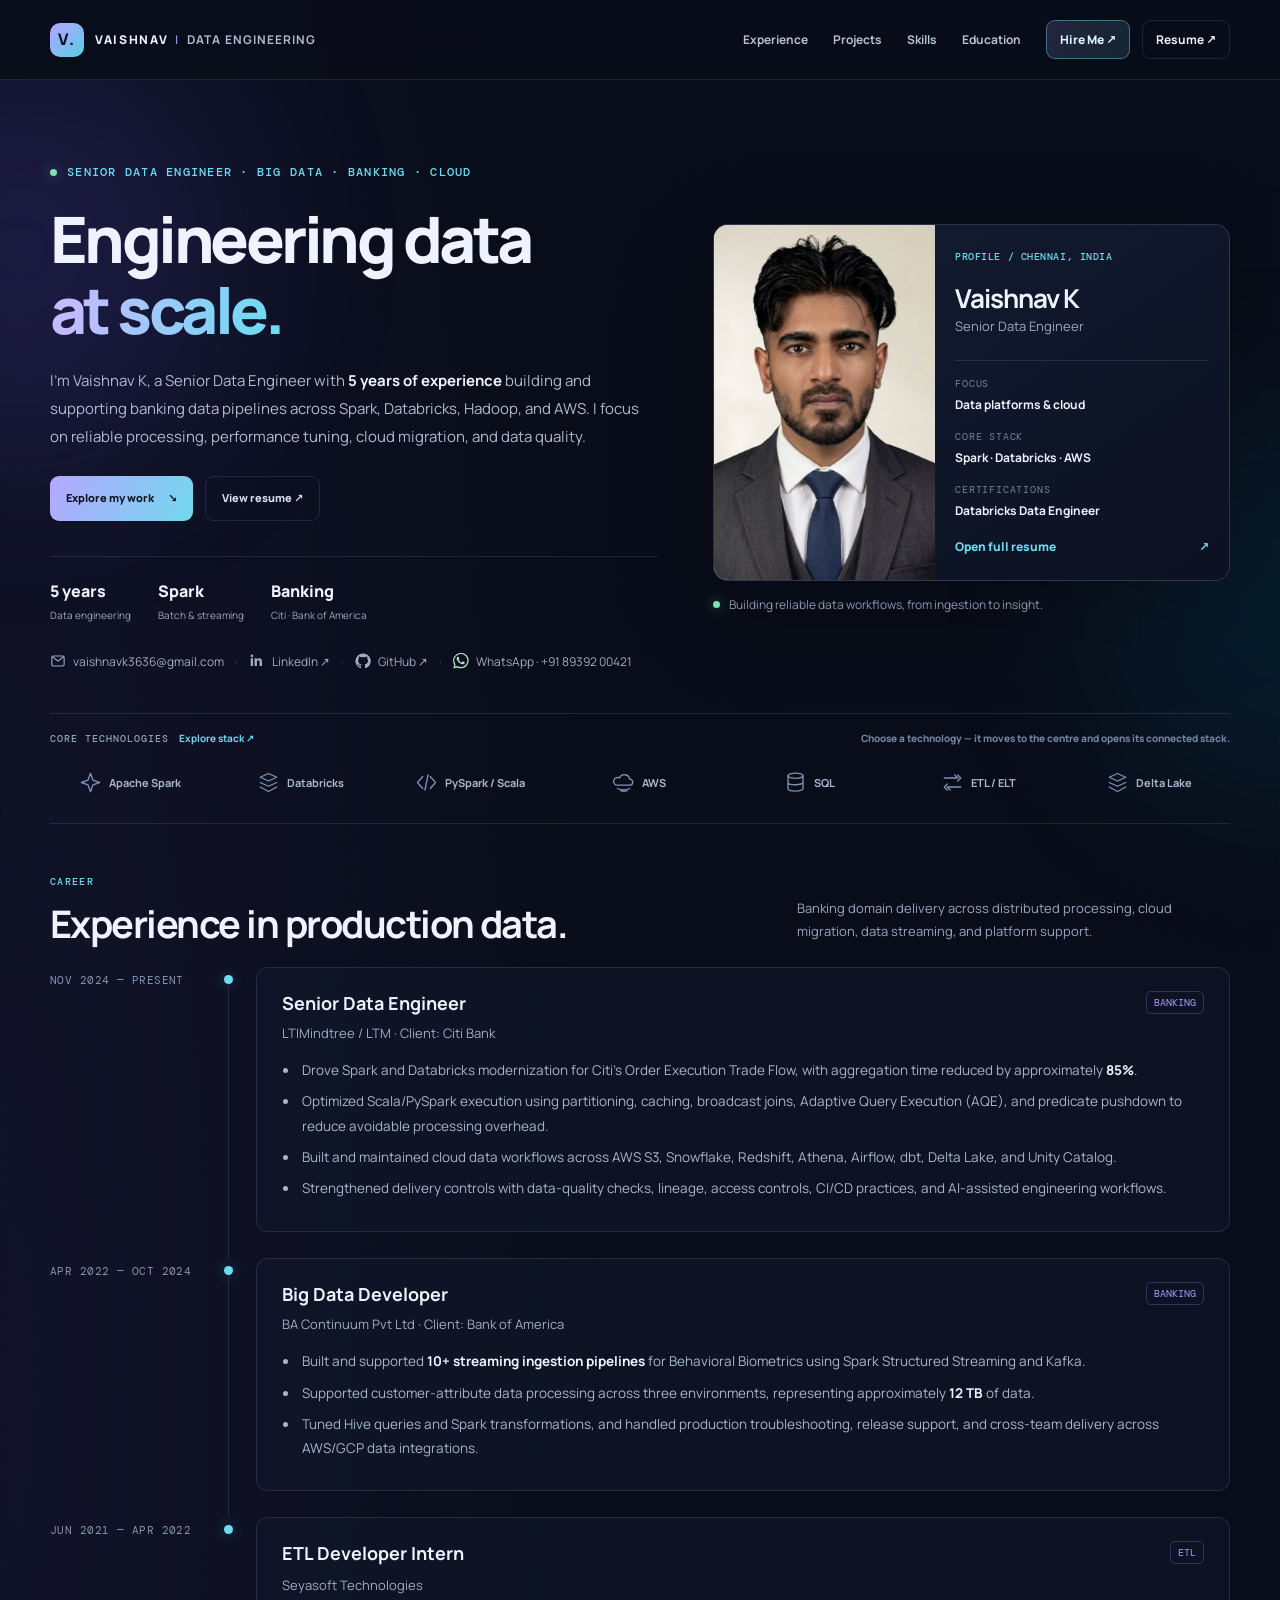
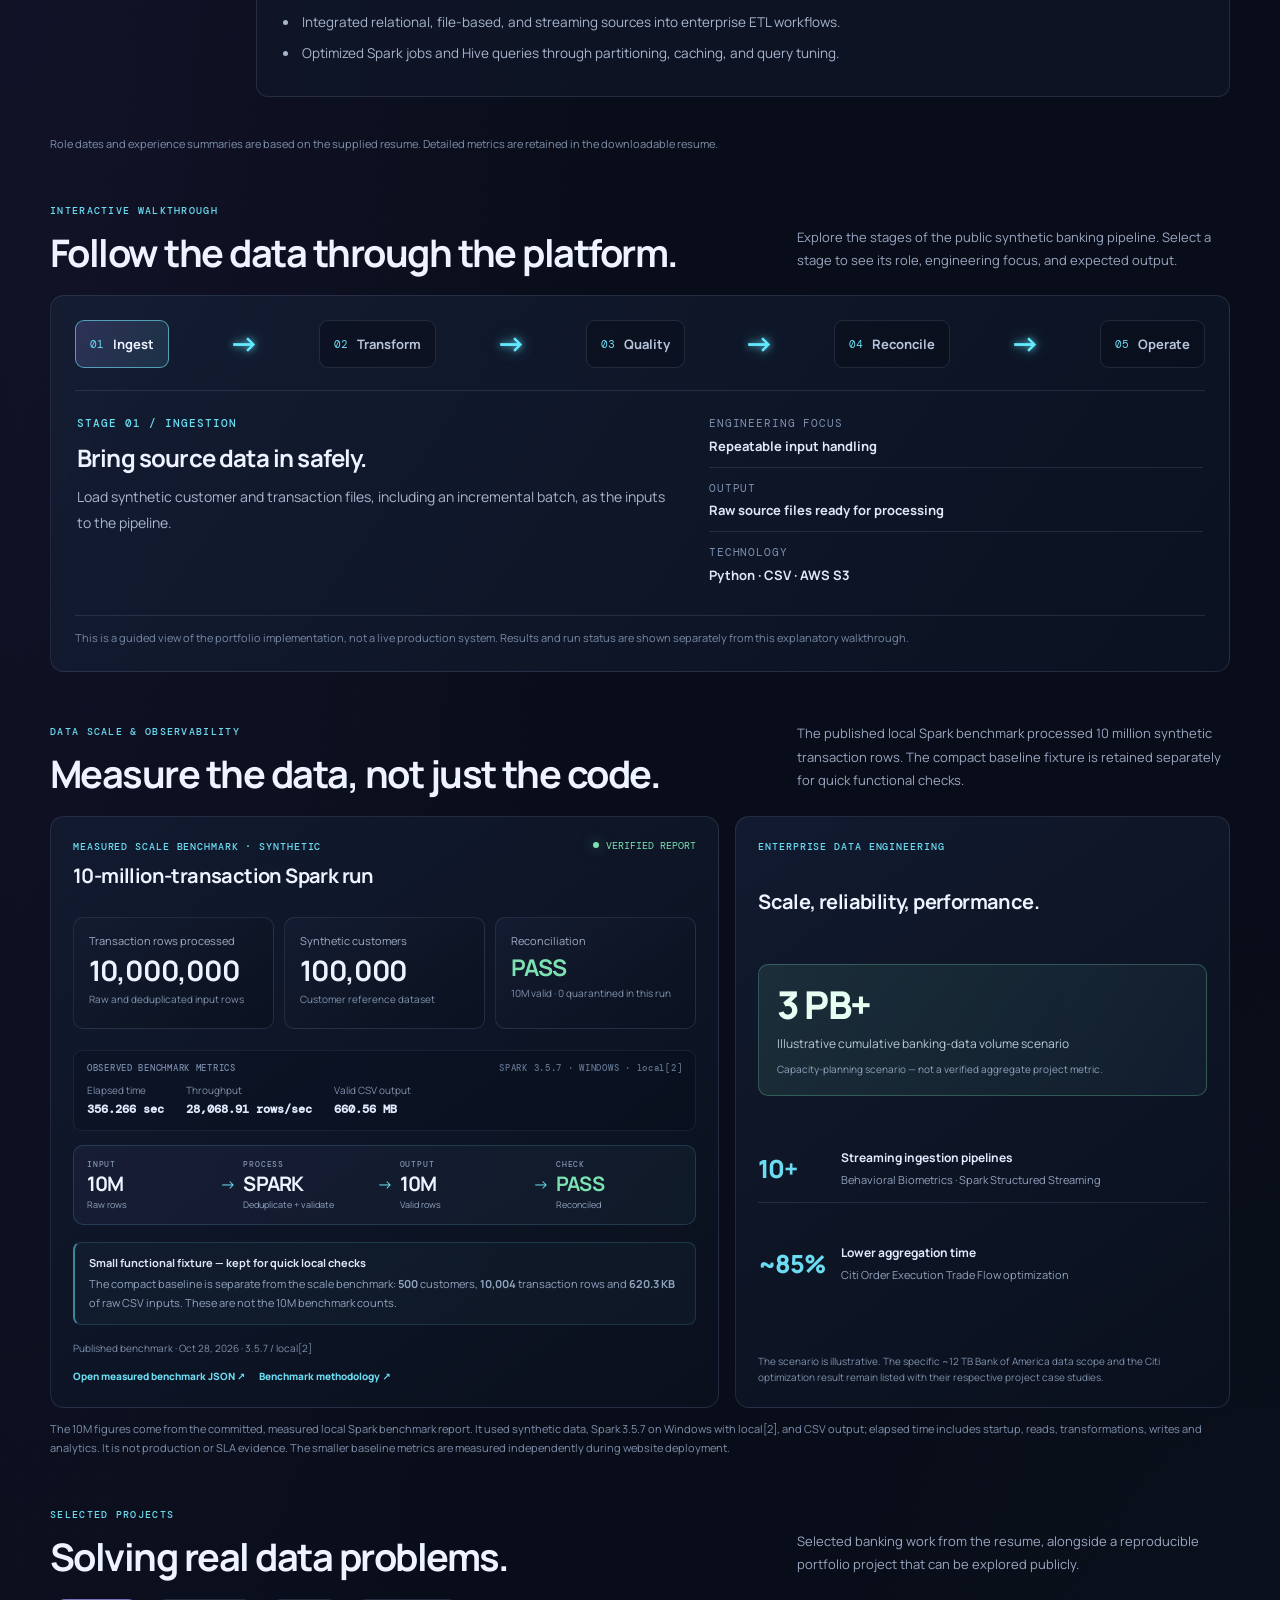
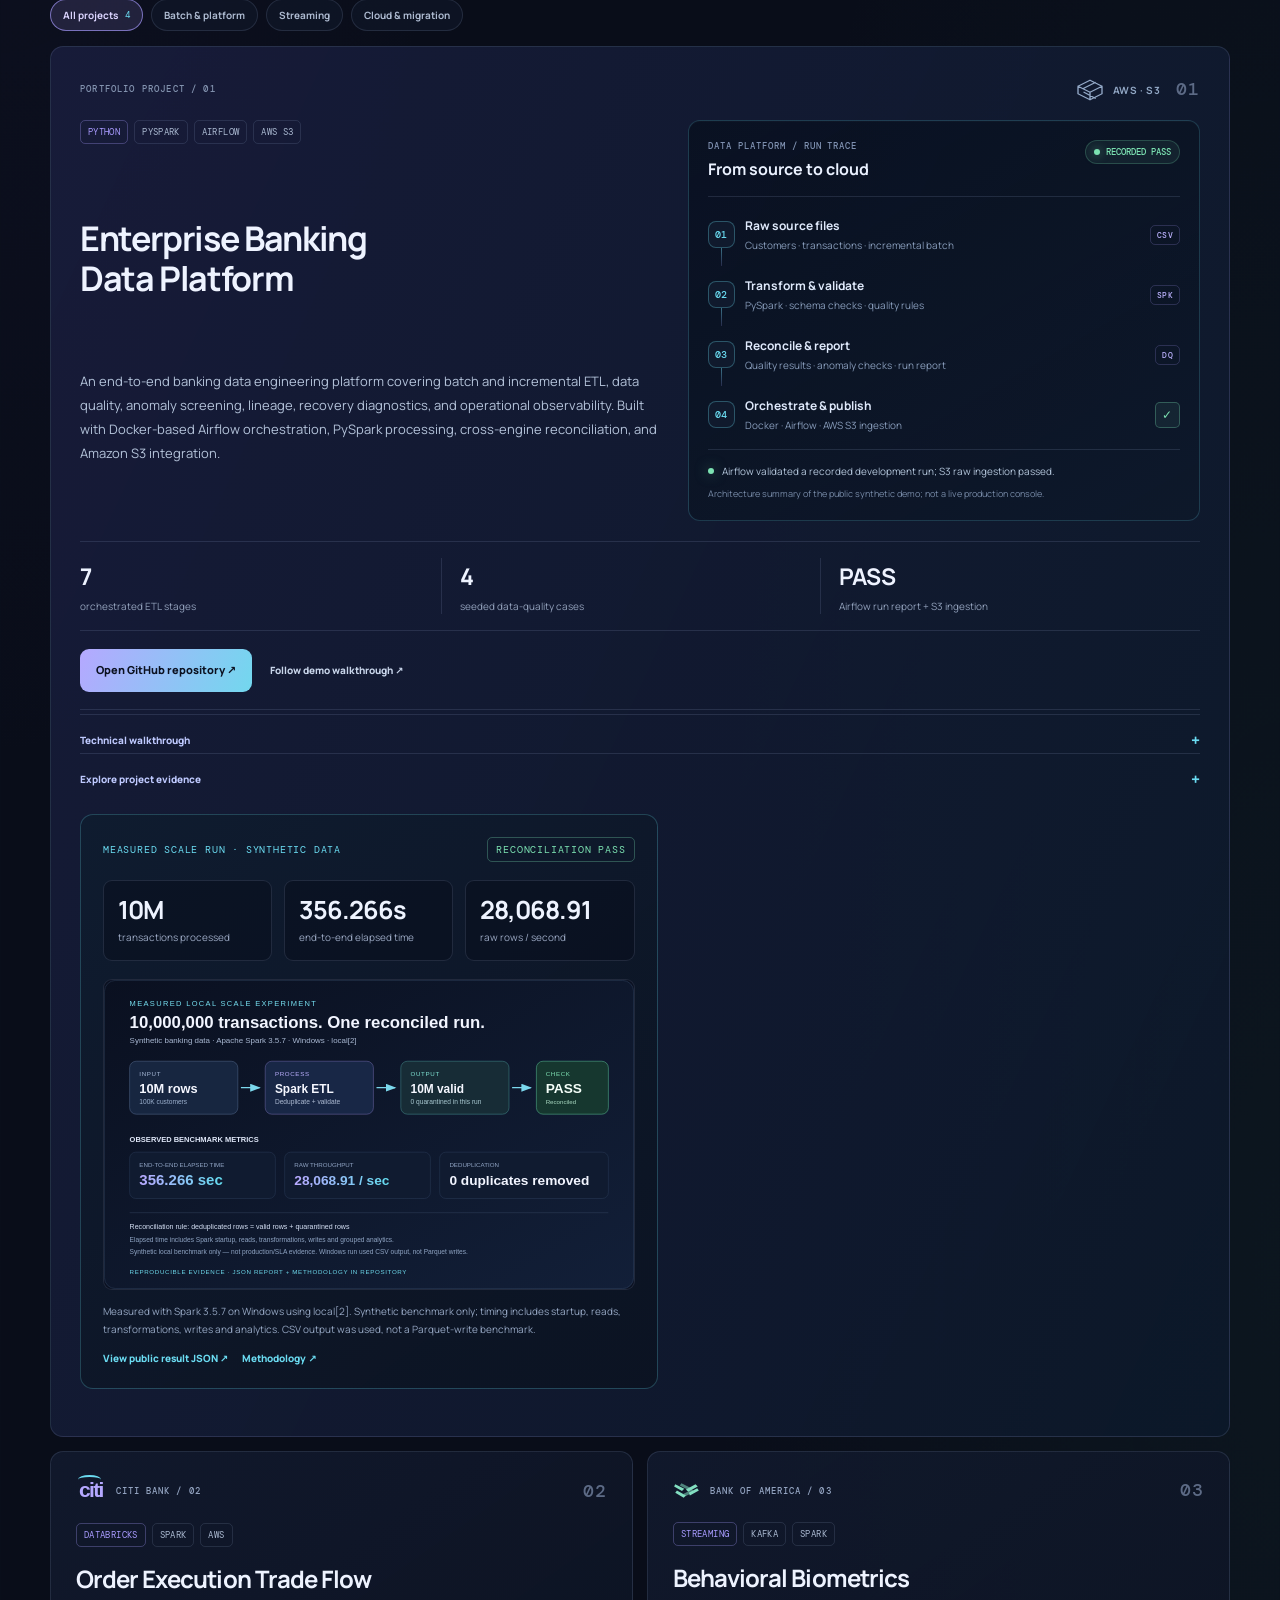
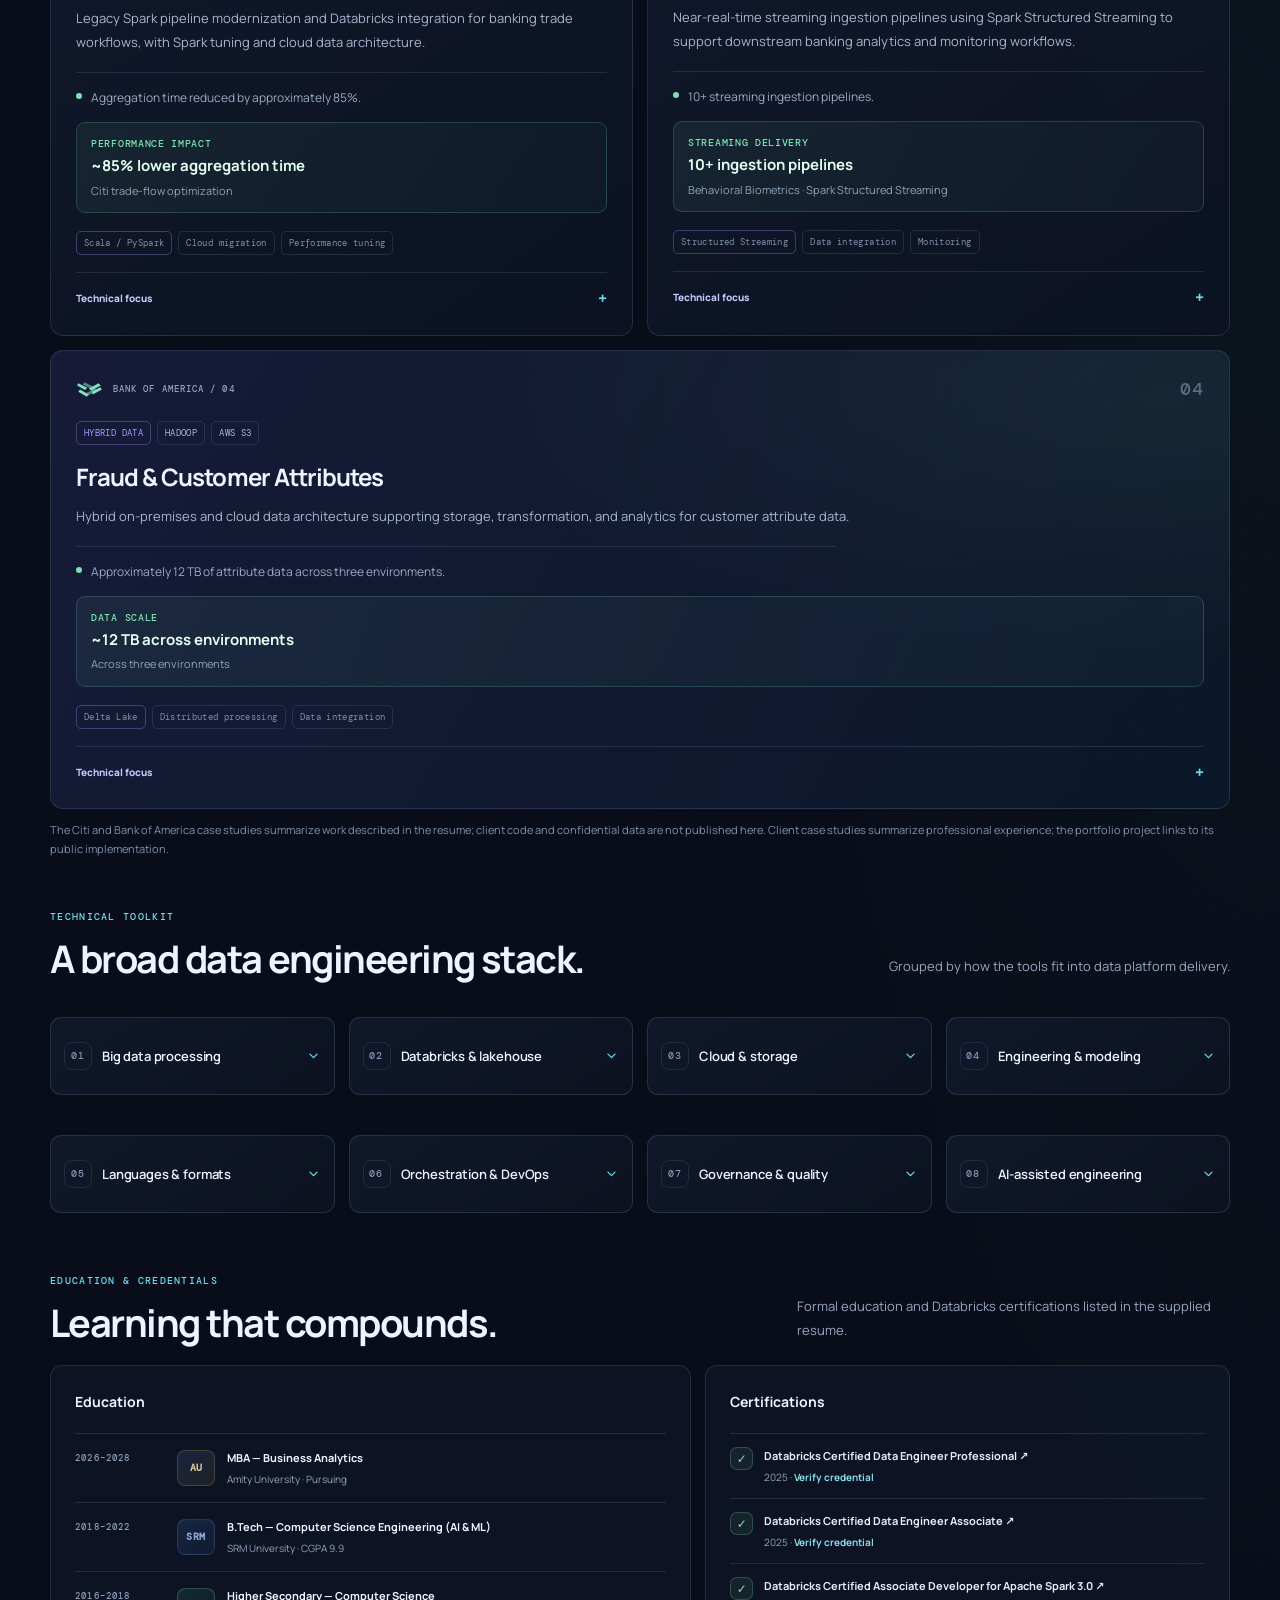
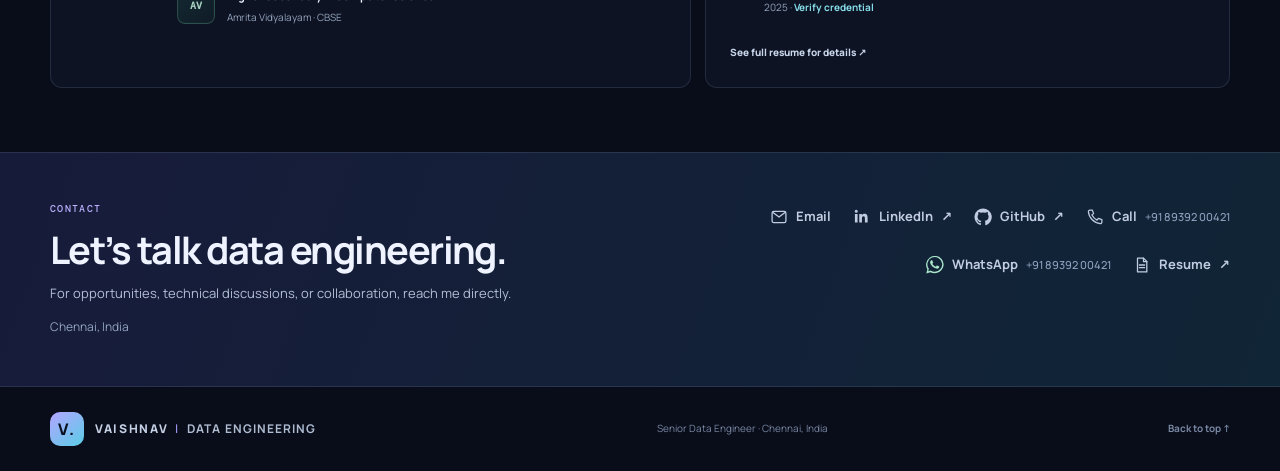
==== commit 74c9c150: "Update embedded portfolio project branding" ====
--- a/portfolio-site/index.html
+++ b/portfolio-site/index.html
@@ -134,7 +134,7 @@
           </div>
           <div class="demo-size-note"><strong>Small functional fixture — kept for quick local checks</strong><p>The compact baseline is separate from the scale benchmark: <strong id="baseline-customers">500</strong> customers, <strong id="baseline-transactions">10,004</strong> transaction rows and <strong id="baseline-footprint">620.3 KB</strong> of raw CSV inputs. These are not the 10M benchmark counts.</p></div>
           <p class="scale-caption" id="metric-updated">Metrics are read from the committed benchmark evidence and the deployment-generated baseline fixture report.</p>
-          <div class="scale-proof-links"><a href="https://github.com/Vaishnav-K/ai-enhanced-banking-data-platform/blob/main/reports/scale-benchmark-10m-results-public.json" target="_blank" rel="noreferrer">Open measured benchmark JSON ↗</a><a href="https://github.com/Vaishnav-K/ai-enhanced-banking-data-platform/blob/main/docs/scale-benchmark-10m.md" target="_blank" rel="noreferrer">Benchmark methodology ↗</a></div>
+          <div class="scale-proof-links"><a href="https://github.com/Vaishnav-K/enterprise-banking-data-platform/blob/main/reports/scale-benchmark-10m-results-public.json" target="_blank" rel="noreferrer">Open measured benchmark JSON ↗</a><a href="https://github.com/Vaishnav-K/enterprise-banking-data-platform/blob/main/docs/scale-benchmark-10m.md" target="_blank" rel="noreferrer">Benchmark methodology ↗</a></div>
         </div>
         <div class="scale-panel scale-context">
           <span class="scale-kicker">ENTERPRISE DATA ENGINEERING</span>
@@ -157,7 +157,7 @@
         <button class="filter-button" data-filter="cloud" aria-pressed="false">Cloud & migration</button>
       </div>
       <div class="project-grid">
-        <article class="project-card featured-project" data-categories="batch cloud"><div class="project-topline"><span>PORTFOLIO PROJECT / 01</span><div class="featured-project-badges"><span class="featured-aws-mark" aria-label="AWS and Amazon S3 integration"><svg viewBox="0 0 40 30" aria-hidden="true"><path d="M4 10 20 2l16 8-16 8Z M4 10v10l16 8V18 M36 10v10l-16 8 M11 13l16-8 M12 18l15 8"/></svg><span>AWS · S3</span></span><span class="project-number">01</span></div></div><div class="project-tags"><span>PYTHON</span><span>PYSPARK</span><span>AIRFLOW</span><span>AWS S3</span></div><h3>AI-Enhanced Banking<br>Data Platform</h3><p>A synthetic banking platform covering batch and incremental ETL, data quality, anomaly screening, lineage, recovery diagnostics, and an operational dashboard. Extended with Docker-based Airflow orchestration, PySpark processing, cross-engine reconciliation, and S3 ingestion.</p>
+        <article class="project-card featured-project" data-categories="batch cloud"><div class="project-topline"><span>PORTFOLIO PROJECT / 01</span><div class="featured-project-badges"><span class="featured-aws-mark" aria-label="AWS and Amazon S3 integration"><svg viewBox="0 0 40 30" aria-hidden="true"><path d="M4 10 20 2l16 8-16 8Z M4 10v10l16 8V18 M36 10v10l-16 8 M11 13l16-8 M12 18l15 8"/></svg><span>AWS · S3</span></span><span class="project-number">01</span></div></div><div class="project-tags"><span>PYTHON</span><span>PYSPARK</span><span>AIRFLOW</span><span>AWS S3</span></div><h3>Enterprise Banking<br>Data Platform</h3><p>An end-to-end banking data engineering platform covering batch and incremental ETL, data quality, anomaly screening, lineage, recovery diagnostics, and operational observability. Built with Docker-based Airflow orchestration, PySpark processing, cross-engine reconciliation, and Amazon S3 integration.</p>
           <div class="featured-run-card" aria-label="Reference architecture for the synthetic banking data platform">
             <div class="run-card-header"><div><span>DATA PLATFORM / RUN TRACE</span><strong>From source to cloud</strong></div><span class="run-status"><i></i> RECORDED PASS</span></div>
             <div class="run-flow">
@@ -175,17 +175,17 @@
             <div class="scale-proof-metrics"><div><strong>10M</strong><span>transactions processed</span></div><div><strong>356.266s</strong><span>end-to-end elapsed time</span></div><div><strong>28,068.91</strong><span>raw rows / second</span></div></div>
             <img src="assets/10m-spark-benchmark.svg" alt="Visual summary of the measured 10-million-transaction Spark benchmark" loading="lazy">
             <p>Measured with Spark 3.5.7 on Windows using local[2]. Synthetic benchmark only; timing includes startup, reads, transformations, writes and analytics. CSV output was used, not a Parquet-write benchmark.</p>
-            <div class="scale-proof-links"><a href="https://github.com/Vaishnav-K/ai-enhanced-banking-data-platform/blob/main/reports/scale-benchmark-10m-results-public.json" target="_blank" rel="noreferrer">View public result JSON ↗</a><a href="https://github.com/Vaishnav-K/ai-enhanced-banking-data-platform/blob/main/docs/scale-benchmark-10m.md" target="_blank" rel="noreferrer">Methodology ↗</a></div>
-          </div><div class="project-actions featured-project-actions"><a class="button button-primary" href="https://github.com/Vaishnav-K/ai-enhanced-banking-data-platform" target="_blank" rel="noreferrer">Open GitHub repository ↗</a><a class="text-link" href="https://github.com/Vaishnav-K/ai-enhanced-banking-data-platform/blob/main/docs/demo-walkthrough.md" target="_blank" rel="noreferrer">Follow demo walkthrough ↗</a></div><details class="project-details"><summary>Technical walkthrough</summary><div><p><strong>Pipeline:</strong> synthetic CSV ingestion → PySpark batch/incremental processing → quality and anomaly checks → reconciliation → operational report.</p><p><strong>Operations:</strong> Airflow orchestration in Docker, run-status validation, recovery diagnostics, and AWS S3 raw ingestion.</p><p><strong>Evidence:</strong> inspect the repository and demo walkthrough for implementation and run artifacts.</p></div></details>
+            <div class="scale-proof-links"><a href="https://github.com/Vaishnav-K/enterprise-banking-data-platform/blob/main/reports/scale-benchmark-10m-results-public.json" target="_blank" rel="noreferrer">View public result JSON ↗</a><a href="https://github.com/Vaishnav-K/enterprise-banking-data-platform/blob/main/docs/scale-benchmark-10m.md" target="_blank" rel="noreferrer">Methodology ↗</a></div>
+          </div><div class="project-actions featured-project-actions"><a class="button button-primary" href="https://github.com/Vaishnav-K/enterprise-banking-data-platform" target="_blank" rel="noreferrer">Open GitHub repository ↗</a><a class="text-link" href="https://github.com/Vaishnav-K/enterprise-banking-data-platform/blob/main/docs/demo-walkthrough.md" target="_blank" rel="noreferrer">Follow demo walkthrough ↗</a></div><details class="project-details"><summary>Technical walkthrough</summary><div><p><strong>Pipeline:</strong> synthetic CSV ingestion → PySpark batch/incremental processing → quality and anomaly checks → reconciliation → operational report.</p><p><strong>Operations:</strong> Airflow orchestration in Docker, run-status validation, recovery diagnostics, and AWS S3 raw ingestion.</p><p><strong>Evidence:</strong> inspect the repository and demo walkthrough for implementation and run artifacts.</p></div></details>
           <details class="project-details project-evidence"><summary>Explore project evidence</summary><div class="evidence-gallery">
             <p class="evidence-intro">Visual summaries of the actual implementation, with links to the source documentation and code. These panels are not fabricated AWS console screenshots.</p>
             <div class="evidence-grid">
-              <article class="evidence-card"><div class="evidence-visual evidence-flow-visual"><span class="evidence-node">CSV sources</span><i>→</i><span class="evidence-node">ETL + quality</span><i>→</i><span class="evidence-node">Reports</span></div><h4>Pipeline architecture</h4><p>Batch and incremental processing, validation, anomaly screening, reconciliation and operational reports.</p><a href="https://github.com/Vaishnav-K/ai-enhanced-banking-data-platform/blob/main/docs/architecture.md" target="_blank" rel="noreferrer">Read architecture notes ↗</a></article>
-              <article class="evidence-card"><div class="evidence-visual evidence-s3-visual"><span class="s3-mark">S3</span><div><strong>banking-data / raw</strong><small>customers.csv</small><small>transactions.csv</small><small>transactions_incremental.csv</small></div><span class="evidence-status">CHECKSUM<br>VERIFIED</span></div><h4>Amazon S3 ingestion</h4><p>Checksum-aware upload and verification for generated raw CSV files, with audit reporting.</p><a href="https://github.com/Vaishnav-K/ai-enhanced-banking-data-platform/blob/main/src/s3_ingestion.py" target="_blank" rel="noreferrer">Inspect ingestion code ↗</a></article>
-              <article class="evidence-card"><div class="evidence-visual evidence-airflow-visual"><span class="evidence-node">Airflow DAG</span><i>↓</i><span class="evidence-node">Run + validate</span><i>↓</i><span class="evidence-pass">PASS</span></div><h4>Orchestration & run evidence</h4><p>Docker-based Airflow DAG invokes the project pipeline and validates the generated run report.</p><a href="https://github.com/Vaishnav-K/ai-enhanced-banking-data-platform/blob/main/orchestration/airflow/dags/banking_data_platform_pipeline.py" target="_blank" rel="noreferrer">Open DAG source ↗</a></article>
-              <article class="evidence-card"><div class="evidence-visual evidence-quality-visual"><div><strong>10,000</strong><small>valid transactions</small></div><div><strong>3</strong><small>quarantined records</small></div><div><strong>PASS</strong><small>reconciliation</small></div></div><h4>Quality & reconciliation</h4><p>Seeded synthetic validation cases make quality checks and rejected-record handling reproducible.</p><a href="https://github.com/Vaishnav-K/ai-enhanced-banking-data-platform/blob/main/README.md#demonstrated-results" target="_blank" rel="noreferrer">Review demonstrated results ↗</a></article>
+              <article class="evidence-card"><div class="evidence-visual evidence-flow-visual"><span class="evidence-node">CSV sources</span><i>→</i><span class="evidence-node">ETL + quality</span><i>→</i><span class="evidence-node">Reports</span></div><h4>Pipeline architecture</h4><p>Batch and incremental processing, validation, anomaly screening, reconciliation and operational reports.</p><a href="https://github.com/Vaishnav-K/enterprise-banking-data-platform/blob/main/docs/architecture.md" target="_blank" rel="noreferrer">Read architecture notes ↗</a></article>
+              <article class="evidence-card"><div class="evidence-visual evidence-s3-visual"><span class="s3-mark">S3</span><div><strong>banking-data / raw</strong><small>customers.csv</small><small>transactions.csv</small><small>transactions_incremental.csv</small></div><span class="evidence-status">CHECKSUM<br>VERIFIED</span></div><h4>Amazon S3 ingestion</h4><p>Checksum-aware upload and verification for generated raw CSV files, with audit reporting.</p><a href="https://github.com/Vaishnav-K/enterprise-banking-data-platform/blob/main/src/s3_ingestion.py" target="_blank" rel="noreferrer">Inspect ingestion code ↗</a></article>
+              <article class="evidence-card"><div class="evidence-visual evidence-airflow-visual"><span class="evidence-node">Airflow DAG</span><i>↓</i><span class="evidence-node">Run + validate</span><i>↓</i><span class="evidence-pass">PASS</span></div><h4>Orchestration & run evidence</h4><p>Docker-based Airflow DAG invokes the project pipeline and validates the generated run report.</p><a href="https://github.com/Vaishnav-K/enterprise-banking-data-platform/blob/main/orchestration/airflow/dags/banking_data_platform_pipeline.py" target="_blank" rel="noreferrer">Open DAG source ↗</a></article>
+              <article class="evidence-card"><div class="evidence-visual evidence-quality-visual"><div><strong>10,000</strong><small>valid transactions</small></div><div><strong>3</strong><small>quarantined records</small></div><div><strong>PASS</strong><small>reconciliation</small></div></div><h4>Quality & reconciliation</h4><p>Seeded synthetic validation cases make quality checks and rejected-record handling reproducible.</p><a href="https://github.com/Vaishnav-K/enterprise-banking-data-platform/blob/main/README.md#demonstrated-results" target="_blank" rel="noreferrer">Review demonstrated results ↗</a></article>
             </div>
-            <div class="evidence-footer"><a class="button button-primary" href="https://github.com/Vaishnav-K/ai-enhanced-banking-data-platform" target="_blank" rel="noreferrer">Open public GitHub repository ↗</a><a class="text-link" href="https://github.com/Vaishnav-K/ai-enhanced-banking-data-platform/blob/main/docs/demo-walkthrough.md" target="_blank" rel="noreferrer">Follow end-to-end walkthrough ↗</a></div>
+            <div class="evidence-footer"><a class="button button-primary" href="https://github.com/Vaishnav-K/enterprise-banking-data-platform" target="_blank" rel="noreferrer">Open public GitHub repository ↗</a><a class="text-link" href="https://github.com/Vaishnav-K/enterprise-banking-data-platform/blob/main/docs/demo-walkthrough.md" target="_blank" rel="noreferrer">Follow end-to-end walkthrough ↗</a></div>
           </div></details>
         </article>
         <article class="project-card" data-categories="batch cloud"><div class="project-topline"><div class="project-company"><span class="company-wordmark citi-wordmark" aria-label="Citi">citi<span class="citi-arc" aria-hidden="true"></span></span><span class="company-caption">CITI BANK / 02</span></div><span class="project-number">02</span></div><div class="project-tags"><span>DATABRICKS</span><span>SPARK</span><span>AWS</span></div><h3>Order Execution Trade Flow</h3><p>Legacy Spark pipeline modernization and Databricks integration for banking trade workflows, with Spark tuning and cloud data architecture.</p><div class="project-note"><span class="mini-dot"></span><span>Aggregation time reduced by approximately 85%.</span></div><div class="impact-badge"><span>PERFORMANCE IMPACT</span><strong>~85% lower aggregation time</strong><small>Citi trade-flow optimization</small></div><div class="project-tags subdued"><span>Scala / PySpark</span><span>Cloud migration</span><span>Performance tuning</span></div><details class="project-details"><summary>Technical focus</summary><div><p>Modernization of legacy Spark processing, Databricks integration, workload tuning and cloud data architecture. The approximately 85% improvement is a client-work outcome; client code and benchmarks are not published here.</p></div></details></article>
--- a/portfolio-site/styles.css
+++ b/portfolio-site/styles.css
@@ -872,3 +872,24 @@
 .scale-proof-links{display:flex;gap:16px;flex-wrap:wrap;font-size:10px;font-weight:800;color:var(--cyan);}
 .scale-proof-links a:hover{color:#fff;}
 @media(max-width:600px){.scale-proof-card{padding:14px}.scale-proof-metrics{grid-template-columns:1fr;gap:8px}.scale-proof-metrics>div{padding:11px}.scale-proof-top{font-size:9px}.scale-proof-links{gap:12px}}
+
+
+/* Primary 10M benchmark presentation in Data Scale & Observability */
+.benchmark-run-snapshot{margin-top:8px}
+.benchmark-run-snapshot .dataset-inputs-values{gap:16px 22px}
+.benchmark-run-snapshot .dataset-inputs-values>div{align-items:flex-start;flex-direction:column;gap:3px}
+.benchmark-run-snapshot .dataset-inputs-values strong{font:700 12px/1.45 'DM Mono',monospace;color:#dfeaff}
+.benchmark-flow{display:grid;grid-template-columns:minmax(0,1fr) auto minmax(0,1fr) auto minmax(0,1fr) auto minmax(0,1fr);align-items:center;gap:7px;margin:14px 0 4px;padding:13px;border:1px solid rgba(107,220,242,.17);border-radius:10px;background:linear-gradient(110deg,rgba(169,155,255,.055),rgba(107,220,242,.045))}
+.benchmark-flow-node{display:flex;min-width:0;flex-direction:column;gap:3px}
+.benchmark-flow-node>span{font:500 8px 'DM Mono',monospace;letter-spacing:.1em;color:#8093b1}
+.benchmark-flow-node>strong{font-size:20px;line-height:1.15;letter-spacing:-.04em;color:#edf3ff;overflow-wrap:anywhere}
+.benchmark-flow-node>small{font-size:9px;line-height:1.45;color:#91a3bf}
+.benchmark-flow-arrow{font-size:16px;color:var(--cyan)}
+.benchmark-flow-pass>strong{color:var(--green)}
+.scale-proof-links{display:flex;flex-wrap:wrap;gap:14px;margin-top:12px;font-size:10px;font-weight:800;color:var(--cyan)}
+.scale-proof-links a:hover{color:#fff}
+@media(max-width:600px){
+  .benchmark-flow{grid-template-columns:1fr auto 1fr;row-gap:13px}
+  .benchmark-flow-node>strong{font-size:18px}
+  .benchmark-run-snapshot .dataset-inputs-values{gap:12px 18px}
+}
